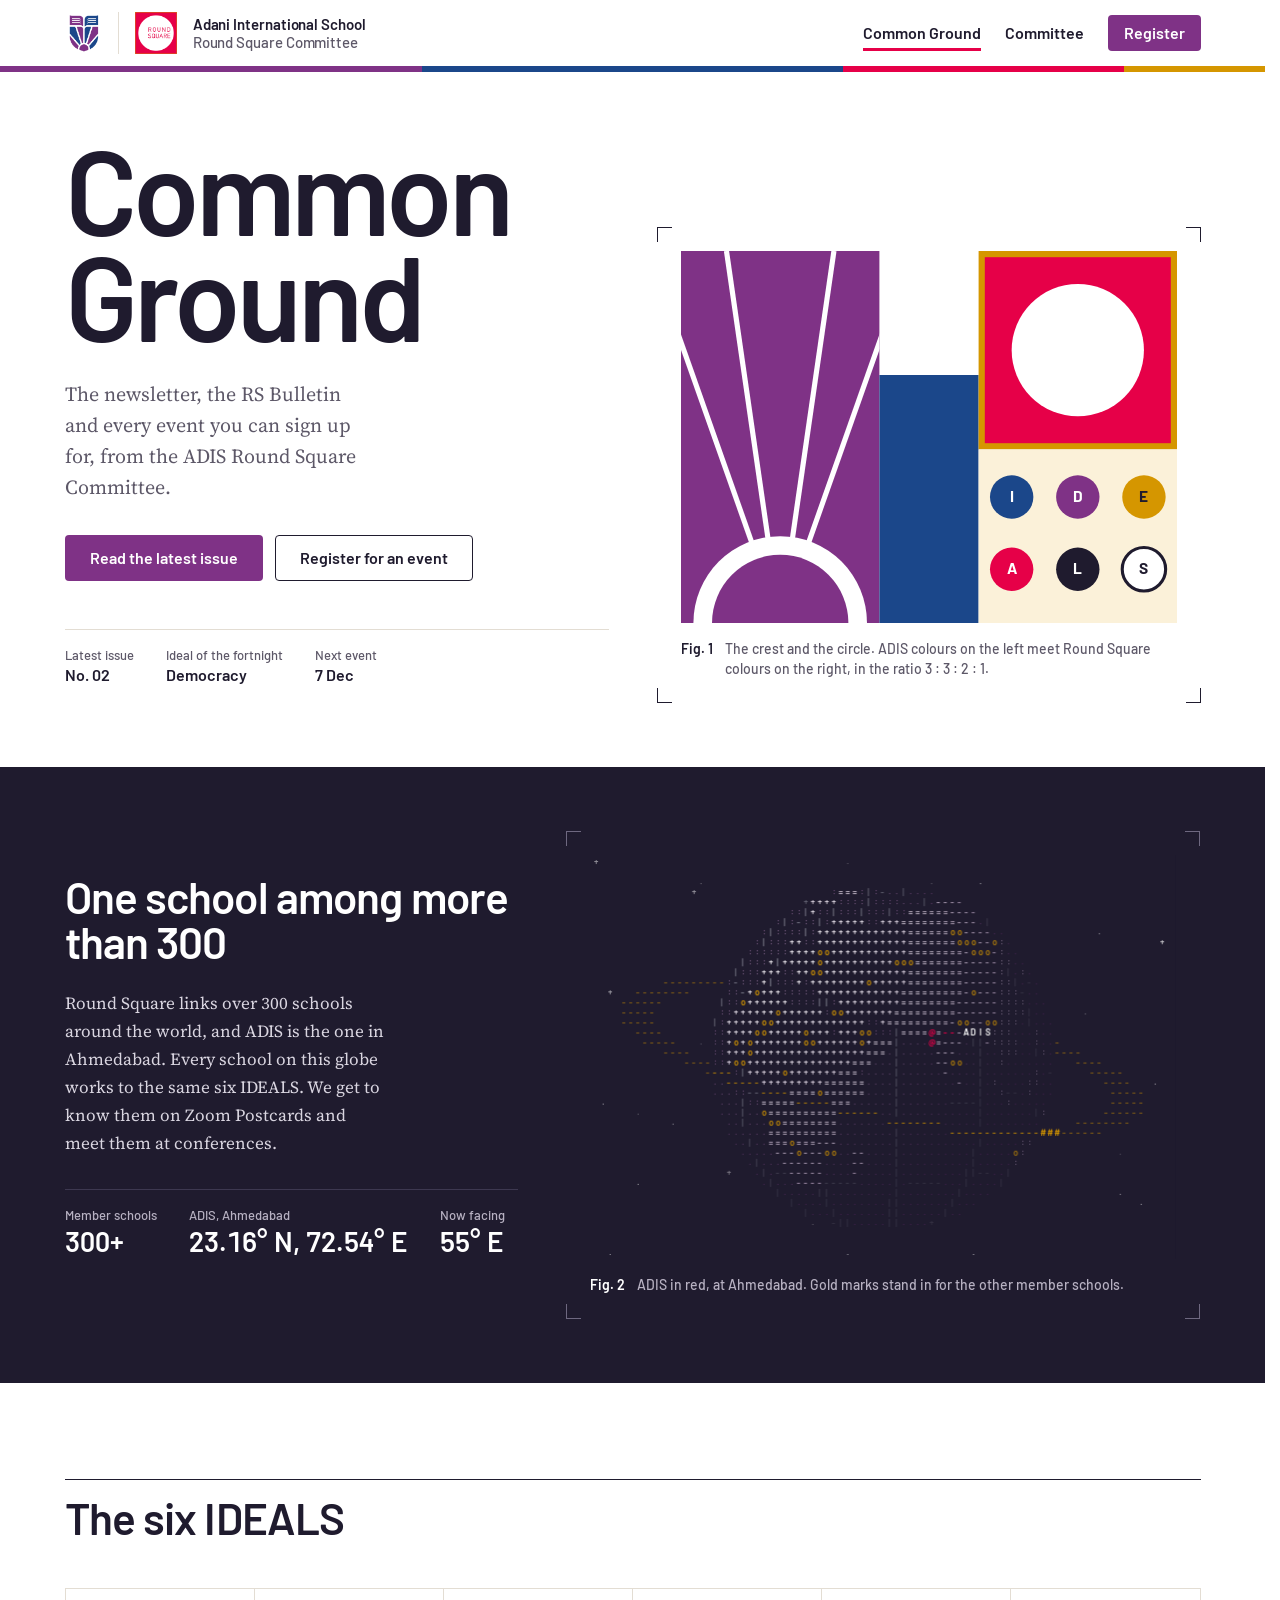
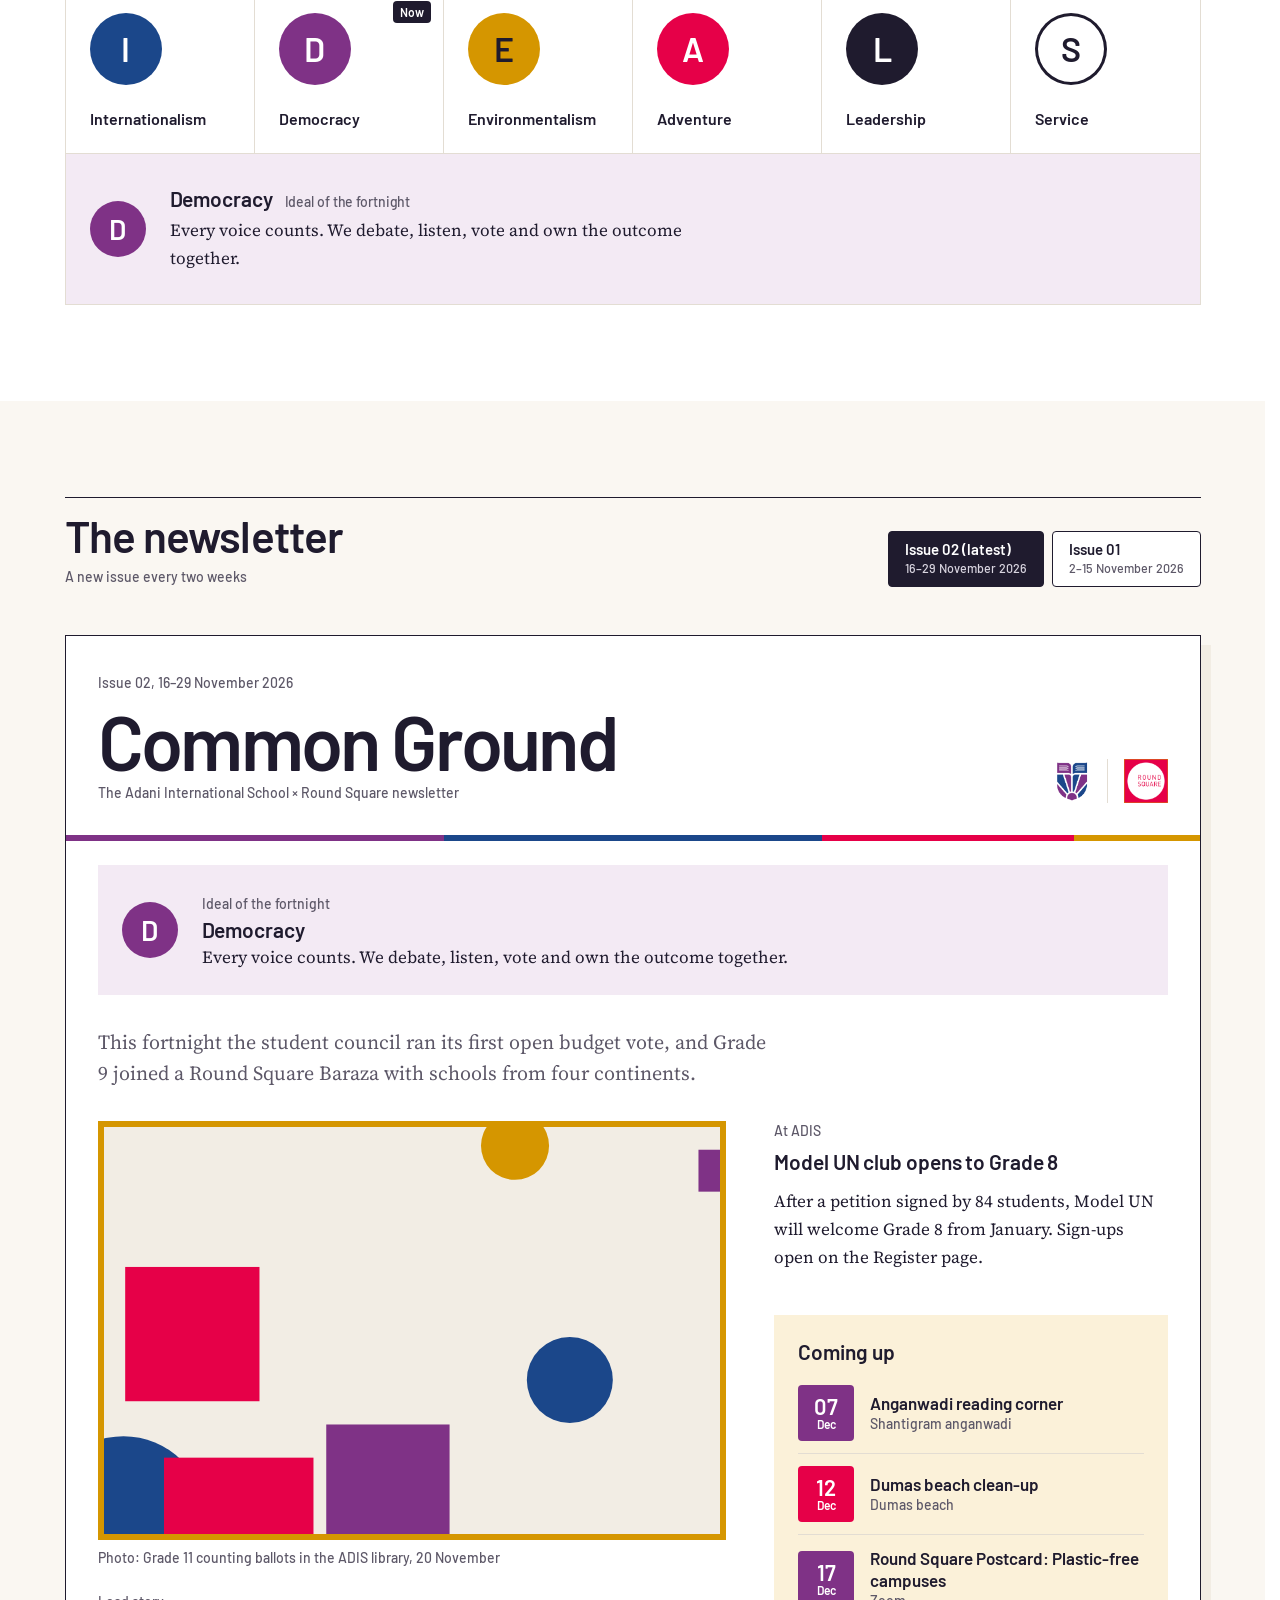
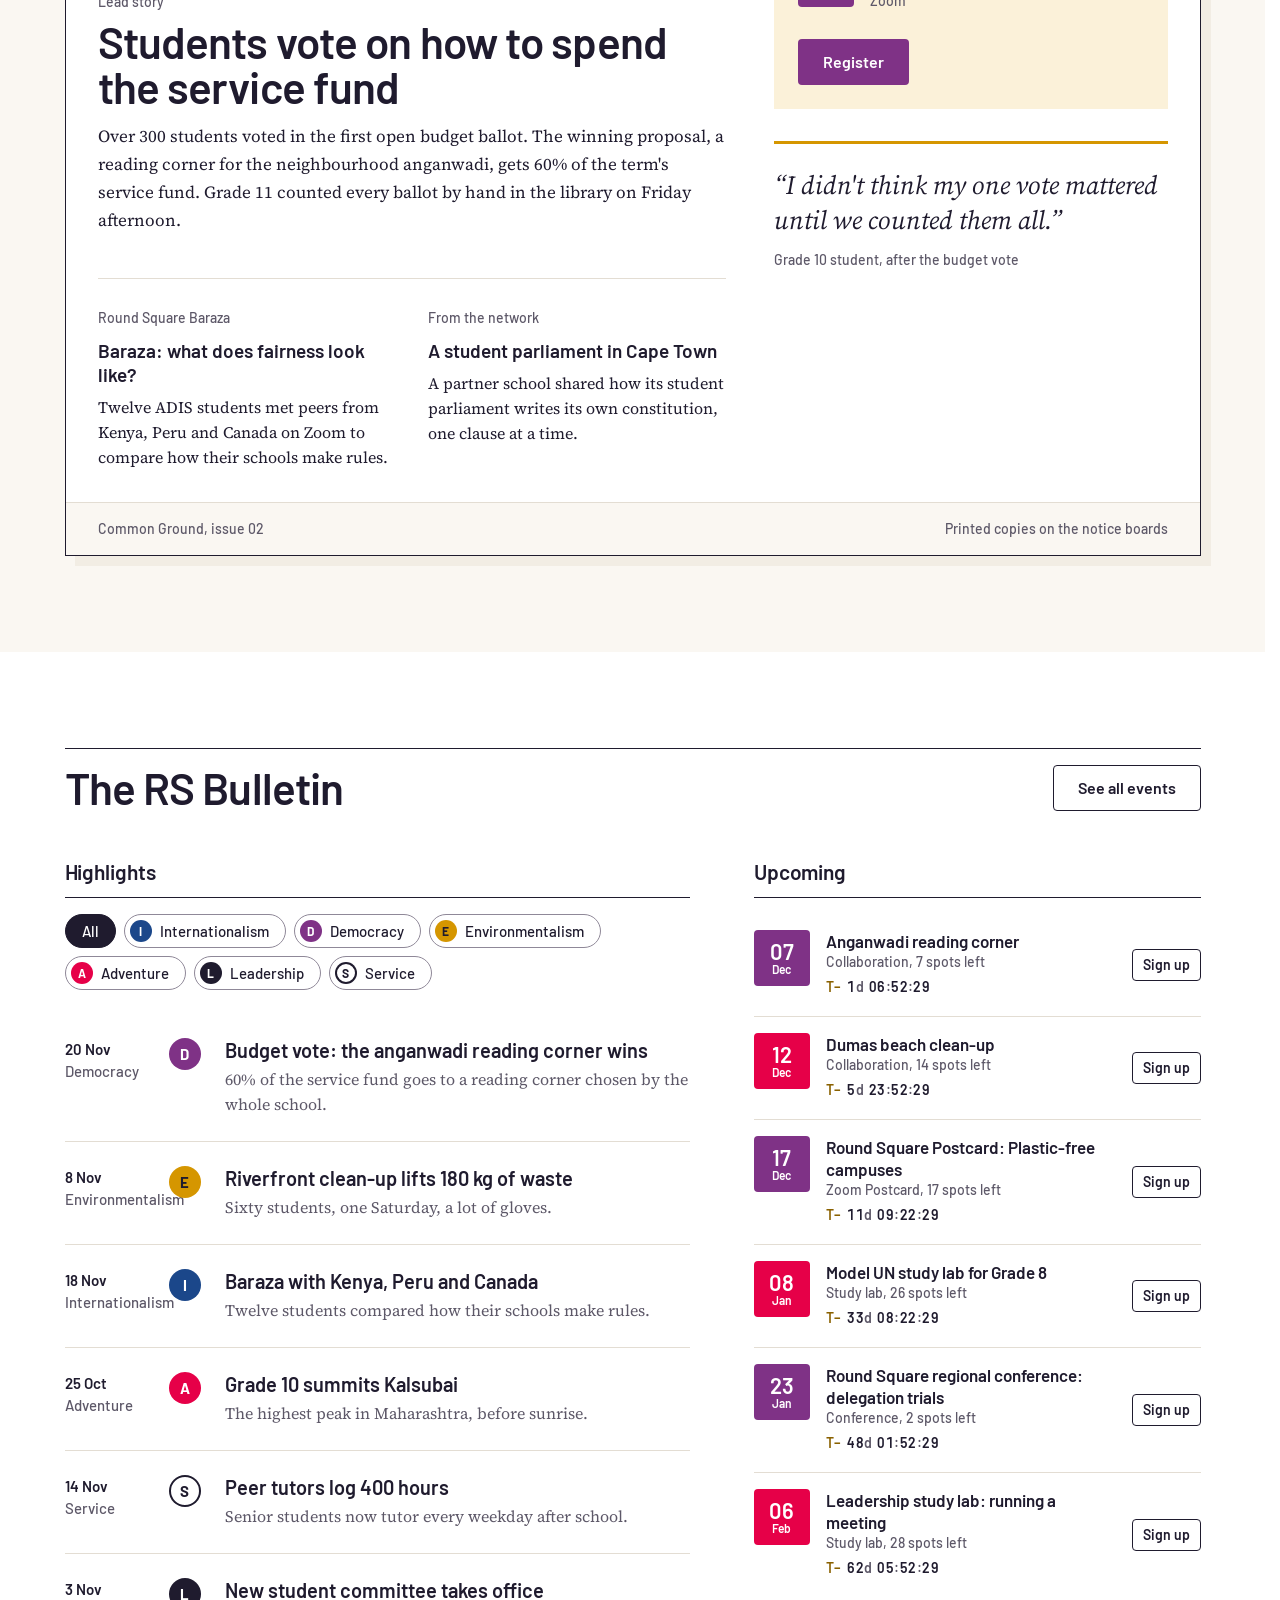
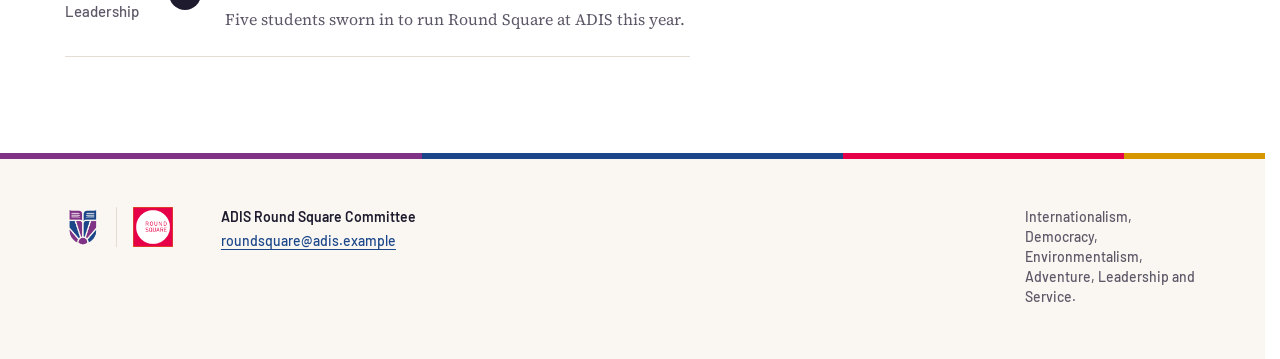
==== index.html @ 56cc6bd5 "Register: 3-2-1 countdown without lift-off, meeting code, suitability question; globe: real continen" ====
<!doctype html>
<html lang="en">
<head>
  <meta charset="utf-8">
  <meta name="viewport" content="width=device-width, initial-scale=1">
  <title>Common Ground | ADIS Round Square</title>
  <meta name="description" content="The ADIS Round Square Committee: the Common Ground newsletter, the RS Bulletin, highlights and upcoming events.">
  <link rel="icon" href="assets/round-square-mark.png">
  <link rel="preconnect" href="https://fonts.googleapis.com">
  <link rel="preconnect" href="https://fonts.gstatic.com" crossorigin>
  <link href="https://fonts.googleapis.com/css2?family=Barlow:wght@400;500;600;700&family=Source+Serif+4:ital,opsz,wght@0,8..60,400;0,8..60,600;1,8..60,400&display=swap" rel="stylesheet">
  <link rel="stylesheet" href="css/styles.css?v=9">
  <script>
    // Opening animation: once per visit, never for people who prefer reduced motion.
    try {
      if (!sessionStorage.getItem("rs-intro-seen") && !matchMedia("(prefers-reduced-motion: reduce)").matches) {
        document.documentElement.classList.add("intro");
        sessionStorage.setItem("rs-intro-seen", "1");
      }
    } catch (e) {}
  </script>
</head>
<body data-page="home">
  <div class="intro-overlay" aria-hidden="true">
    <div class="intro-cols"><span class="b-purple"></span><span class="b-blue"></span><span class="b-red"></span><span class="b-gold"></span></div>
    <div class="intro-badge">
      <img src="assets/adis-crest.png" alt=""><span class="divider"></span><img src="assets/round-square-mark.png" alt="">
    </div>
  </div>

  <header id="site-header"></header>

  <main>
    <!-- Hero -->
    <section class="hero" aria-labelledby="hero-title">
      <div class="wrap">
        <div class="hero-copy">
          <h1 id="hero-title" class="display">Common<br>Ground</h1>
          <p class="lead">The newsletter, the RS Bulletin and every event you can sign up for, from the ADIS Round Square Committee.</p>
          <div class="hero-actions">
            <a class="btn primary" href="#newsletter">Read the latest issue</a>
            <a class="btn secondary" href="register.html">Register for an event</a>
          </div>
          <dl class="hero-meta" id="hero-meta"></dl>
        </div>
        <figure class="plate hero-art">
          <span class="crop" aria-hidden="true"></span>
          <svg id="hero-svg" viewBox="0 0 480 360" role="img" aria-label="The ADIS rising sun meets the Round Square circle">
            <!-- ADIS: purple slab with the crest's rays and rising sun -->
            <rect class="shape" x="0" y="0" width="192" height="360" fill="#7f3286"/>
            <clipPath id="slab-clip"><rect class="shape" x="0" y="0" width="192" height="360"/></clipPath>
            <g clip-path="url(#slab-clip)"><g id="rays">
              <line class="ray" x1="96" y1="360" x2="-10" y2="60"/>
              <line class="ray" x1="96" y1="360" x2="44" y2="0"/>
              <line class="ray" x1="96" y1="360" x2="148" y2="0"/>
              <line class="ray" x1="96" y1="360" x2="202" y2="60"/>
            </g></g>
            <g class="sun" id="sun" tabindex="0" role="button" aria-label="The rising sun">
              <circle cx="96" cy="360" r="84" fill="#ffffff"/>
              <circle id="sun-core" cx="96" cy="360" r="66" fill="#7f3286"/>
            </g>
            <!-- ADIS blue -->
            <rect class="shape" x="192" y="120" width="96" height="240" fill="#1b478a"/>
            <!-- Round Square: red square in a gold frame, with its circle -->
            <rect class="shape" x="288" y="0" width="192" height="192" fill="#d59600"/>
            <rect class="shape inner" x="294" y="6" width="180" height="180" fill="#e60048"/>
            <clipPath id="sq-clip"><rect class="shape inner" x="294" y="6" width="180" height="180"/></clipPath>
            <g clip-path="url(#sq-clip)">
              <circle class="rs-ball" id="rs-ball" cx="384" cy="96" r="64" fill="#ffffff" tabindex="0" role="button" aria-label="The Round Square circle"/>
            </g>
            <!-- Gold tint relief with the six IDEALS -->
            <rect class="shape" x="288" y="192" width="192" height="168" fill="#fbf1d9"/>
            <g id="mini-ideals" font-family="Barlow, Arial, sans-serif" font-weight="700" font-size="15" text-anchor="middle"></g>
          </svg>
          <figcaption><b>Fig. 1</b>The crest and the circle. ADIS colours on the left meet Round Square colours on the right, in the ratio 3 : 3 : 2 : 1.</figcaption>
        </figure>
      </div>
      <div class="motto" aria-live="polite">Plus est en vous<small>There is more in you. Kurt Hahn</small></div>
    </section>

    <!-- Orbit -->
    <section class="orbit" aria-labelledby="orbit-title">
      <div class="wrap">
        <div>
          <h2 id="orbit-title" class="headline">One school among more than 300</h2>
          <p>Round Square links over 300 schools around the world, and ADIS is the one in Ahmedabad. Every school on this globe works to the same six IDEALS. We get to know them on Zoom Postcards and meet them at conferences.</p>
          <dl class="orbit-stats">
            <div><dt>Member schools</dt><dd>300+</dd></div>
            <div><dt>ADIS, Ahmedabad</dt><dd>23.16° N, 72.54° E</dd></div>
            <div><dt>Now facing</dt><dd id="facing">73° E</dd></div>
          </dl>
        </div>
        <figure class="plate">
          <span class="crop" aria-hidden="true"></span>
          <canvas id="orbit-canvas" class="ascii" role="img" aria-label="A turning globe drawn in text characters, with ADIS marked in red at Ahmedabad, India, and other Round Square schools in gold"></canvas>
          <figcaption><b>Fig. 2</b>ADIS in red, at Ahmedabad. Gold marks stand in for the other member schools.</figcaption>
        </figure>
      </div>
    </section>

    <!-- IDEALS -->
    <section class="block" aria-labelledby="ideals-title">
      <div class="wrap">
        <div class="section-head">
          <h2 id="ideals-title" class="headline">The six IDEALS</h2>
        </div>
        <div class="ideals" id="ideals"></div>
        <div class="ideal-detail" id="ideal-detail" aria-live="polite"></div>
      </div>
    </section>

    <!-- Newsletter -->
    <section class="block tint" id="newsletter" aria-labelledby="nl-title">
      <div class="wrap">
        <div class="section-head">
          <div>
            <h2 id="nl-title" class="headline">The newsletter</h2>
            <p class="label" style="margin-top:8px">A new issue every two weeks</p>
          </div>
          <div class="issue-tabs" role="tablist" aria-label="Issues" id="issue-tabs"></div>
        </div>
        <div class="paper-stage"><article class="paper" id="paper" role="tabpanel" aria-live="polite"></article></div>
      </div>
    </section>

    <!-- RS Bulletin -->
    <section class="block" id="bulletin" aria-labelledby="bl-title">
      <div class="wrap">
        <div class="section-head">
          <h2 id="bl-title" class="headline">The RS Bulletin</h2>
          <a class="btn secondary" href="register.html">See all events</a>
        </div>
        <div class="bulletin-grid">
          <div>
            <div class="col-head"><h3 class="title">Highlights</h3></div>
            <div class="chips filter-row" id="hl-filters" role="group" aria-label="Filter highlights by IDEAL"></div>
            <ol class="index" id="highlights"></ol>
          </div>
          <div>
            <div class="col-head"><h3 class="title">Upcoming</h3></div>
            <ul class="events upcoming" id="upcoming"></ul>
          </div>
        </div>
      </div>
    </section>
  </main>

  <footer id="site-footer"></footer>

  <script src="js/data.js?v=9"></script>
  <script src="js/main.js?v=9"></script>
  <script src="js/ascii.js?v=9"></script>
  <script src="js/home.js?v=9"></script>
</body>
</html>
---- css/styles.css ----
/* ADIS × Round Square — site styles.
   Colours: the ADIS × Round Square design system. Layout: after the 1976 NASA Graphics Standards Manual —
   white pages, flush-left type, thin rules, numbered figure plates, specs and captions. */
:root {
  --paper: #faf7f2;
  --surface: #ffffff;
  --surface-sunk: #f2ede4;
  --line: #e3ddd3;
  --line-strong: #8f8898;
  --ink: #1f1b2e;
  --ink-muted: #5d5868;
  --adis-purple: #7f3286;
  --adis-purple-tint: #f3eaf4;
  --adis-blue: #1b478a;
  --adis-blue-tint: #e8eef7;
  --rs-red: #e60048;
  --rs-red-text: #c8003f;
  --rs-red-tint: #fde8ee;
  --rs-gold: #d59600;
  --rs-gold-text: #8a6100;
  --rs-gold-tint: #fbf1d9;
  --on-brand: #ffffff;
  --link: var(--adis-blue);
  --focus: var(--adis-blue);

  --font-sans: Barlow, "Helvetica Neue", Helvetica, Arial, sans-serif;
  --font-serif: "Source Serif 4", Georgia, "Times New Roman", serif;

  --space-1: 4px; --space-2: 8px; --space-3: 12px; --space-4: 16px;
  --space-6: 24px; --space-8: 32px; --space-12: 48px; --space-16: 64px; --space-24: 96px;
  --radius-none: 0px; --radius-sm: 4px; --radius-full: 9999px;
  --rule: 1px solid var(--ink);
  --hair: 1px solid var(--line);
  --width-read: 680px; --width-page: 1200px;
  --ease-out: cubic-bezier(.2,.8,.2,1);
  --ease-bounce: cubic-bezier(.34,1.56,.64,1);
}

/* ---------- One colour per IDEAL, used everywhere that IDEAL appears ----------
   --ic fill, --ic-on text on the fill, --ic-text small text on white, --ic-tint soft ground, --ic-ring outline.
   Service is the outlined one: solid versus open, as in the NASA manual. */
[data-i="I"] { --ic: var(--adis-blue); --ic-on: var(--on-brand); --ic-text: var(--adis-blue); --ic-tint: var(--adis-blue-tint); --ic-ring: none; --ic-stroke: none; }
[data-i="D"] { --ic: var(--adis-purple); --ic-on: var(--on-brand); --ic-text: var(--adis-purple); --ic-tint: var(--adis-purple-tint); --ic-ring: none; --ic-stroke: none; }
[data-i="E"] { --ic: var(--rs-gold); --ic-on: var(--ink); --ic-text: var(--rs-gold-text); --ic-tint: var(--rs-gold-tint); --ic-ring: none; --ic-stroke: none; }
[data-i="A"] { --ic: var(--rs-red); --ic-on: var(--on-brand); --ic-text: var(--rs-red-text); --ic-tint: var(--rs-red-tint); --ic-ring: none; --ic-stroke: none; }
[data-i="L"] { --ic: var(--ink); --ic-on: var(--on-brand); --ic-text: var(--ink); --ic-tint: #ebeaee; --ic-ring: none; --ic-stroke: none; }
[data-i="S"] { --ic: var(--surface); --ic-on: var(--ink); --ic-text: var(--ink); --ic-tint: var(--surface-sunk); --ic-ring: inset 0 0 0 3px var(--ink); --ic-stroke: var(--ink); }

* { box-sizing: border-box; }
html { scroll-behavior: smooth; scrollbar-gutter: stable; }
body {
  margin: 0; background: var(--surface); color: var(--ink);
  font-family: var(--font-serif); font-size: 17px; line-height: 28px;
  -webkit-font-smoothing: antialiased; overflow-x: hidden;
}
img { max-width: 100%; display: block; }
a { color: var(--link); text-underline-offset: 3px; text-decoration-thickness: 1px; }
button { font: inherit; color: inherit; }
:focus-visible { outline: 2px solid var(--focus); outline-offset: 2px; }
.visually-hidden { position: absolute !important; width: 1px; height: 1px; overflow: hidden; clip: rect(0 0 0 0); white-space: nowrap; }

/* ---------- Type ---------- */
.display, .headline, .title, h1, h2, h3, h4 { font-family: var(--font-sans); font-weight: 600; margin: 0; }
.display { font-size: clamp(56px, 9.5vw, 120px); line-height: .88; letter-spacing: -0.035em; }
.headline { font-size: clamp(30px, 3.6vw, 44px); line-height: 1.02; letter-spacing: -0.02em; }
.title { font-size: 21px; line-height: 26px; letter-spacing: -0.005em; }
.lead { font-size: 20px; line-height: 31px; }
.quote { font-family: var(--font-serif); font-size: 26px; line-height: 35px; font-style: italic; font-weight: 400; }
.label { font-family: var(--font-sans); font-size: 14px; line-height: 20px; font-weight: 500; color: var(--ink-muted); }
.label.strong { color: var(--ink); font-weight: 600; }
.caption { font-family: var(--font-sans); font-size: 14px; line-height: 20px; font-weight: 500; color: var(--ink-muted); margin: 0; }
.muted { color: var(--ink-muted); }

/* ---------- Layout ---------- */
.wrap { width: 100%; max-width: var(--width-page); margin: 0 auto; padding: 0 var(--space-8); }
@media (max-width: 600px) { .wrap { padding: 0 var(--space-4); } }
.block { padding: var(--space-24) 0; }
.block.tint { background: var(--paper); }
@media (max-width: 700px) { .block { padding: var(--space-16) 0; } }

/* Section head: a thin full rule, the title flush left, a note in the margin column. */
.section-head { display: grid; grid-template-columns: 1fr auto; gap: var(--space-6); align-items: end; border-top: var(--rule); padding-top: var(--space-4); margin-bottom: var(--space-12); }
.section-head .label { margin: 0; }
@media (max-width: 700px) { .section-head { grid-template-columns: 1fr; } }

/* ---------- Meeting Band (purple 3, blue 3, red 2, gold 1) ---------- */
.band { display: flex; height: 6px; width: 100%; position: relative; }
.band span { display: block; }
.band .b-purple { flex: 3; background: var(--adis-purple); }
.band .b-blue { flex: 3; background: var(--adis-blue); }
.band .b-red { flex: 2; background: var(--rs-red); }
.band .b-gold { flex: 1; background: var(--rs-gold); position: relative; }
.band .b-gold[data-secret]::after {
  content: attr(data-secret); position: absolute; right: 8px; bottom: 14px; white-space: nowrap;
  font: 600 13px/18px var(--font-sans); color: var(--rs-gold-text);
  background: var(--rs-gold-tint); padding: 2px 8px; border-radius: var(--radius-sm);
  opacity: 0; transform: translateY(6px); transition: .25s; pointer-events: none;
}
.band .b-gold[data-secret]:hover::after { opacity: 1; transform: none; }

/* ---------- Header ---------- */
.site-header { position: sticky; top: 0; z-index: 50; background: rgba(255,255,255,.96); backdrop-filter: blur(6px); -webkit-backdrop-filter: blur(6px); }
.site-header .wrap { display: flex; align-items: center; justify-content: space-between; gap: var(--space-4); padding-top: var(--space-3); padding-bottom: var(--space-3); }
.lockup { display: flex; align-items: center; gap: var(--space-4); text-decoration: none; color: inherit; }
.lockup img { height: 42px; width: auto; }
.lockup .divider { width: 1px; align-self: stretch; background: var(--line); }
.lockup .rs-mark { cursor: pointer; }
.lockup .rs-mark.spin { animation: spin .8s var(--ease-bounce); }
@keyframes spin { to { transform: rotate(360deg); } }
.lockup-name { font: 600 15px/18px var(--font-sans); color: var(--ink); letter-spacing: -0.005em; }
.lockup-name span { display: block; font-weight: 500; color: var(--ink-muted); }
@media (max-width: 860px) { .site-header .lockup-name { display: none; } .lockup img { height: 36px; } }

.nav { display: flex; gap: var(--space-6); list-style: none; margin: 0; padding: 0; align-items: center; }
.nav a { position: relative; display: block; padding: var(--space-2) 0; font: 600 16px/20px var(--font-sans); color: var(--ink); text-decoration: none; }
.nav a::after { content: ""; position: absolute; left: 0; right: 0; bottom: 0; height: 3px; background: var(--rs-red); transform: scaleX(0); transform-origin: left; transition: transform .3s var(--ease-out); }
.nav a:hover::after, .nav a[aria-current="page"]::after { transform: scaleX(1); }
.nav a.cta { background: var(--adis-purple); color: var(--on-brand); padding: var(--space-2) var(--space-4); border-radius: var(--radius-sm); }
.nav a.cta::after { display: none; }
.nav a.cta:hover { background: #6a2970; }
@media (max-width: 560px) {
  .site-header .wrap { flex-wrap: wrap; justify-content: center; }
  .nav { gap: var(--space-4); }
  .nav a { font-size: 15px; }
}

/* ---------- Buttons ---------- */
.btn {
  display: inline-flex; align-items: center; gap: var(--space-2); border: 1px solid transparent; border-radius: var(--radius-sm);
  padding: var(--space-3) var(--space-6); font: 600 16px/20px var(--font-sans);
  text-decoration: none; cursor: pointer; transition: background .2s, color .2s, border-color .2s;
}
.btn:active { transform: translateY(1px); }
.btn.primary { background: var(--adis-purple); color: var(--on-brand); }
.btn.primary:hover { background: #6a2970; }
.btn.rs { background: var(--rs-red); color: var(--on-brand); }
.btn.rs:hover { background: var(--rs-red-text); }
.btn.secondary { background: var(--surface); color: var(--ink); border-color: var(--ink); }
.btn.secondary:hover { background: var(--ink); color: var(--on-brand); }
.btn[disabled] { opacity: .5; cursor: not-allowed; }

/* ---------- Chips (filters) ---------- */
.chips { display: flex; flex-wrap: wrap; gap: var(--space-2); }
.chip {
  display: inline-flex; align-items: center; gap: var(--space-2); border: 1px solid var(--line-strong); border-radius: var(--radius-full);
  padding: 5px var(--space-4) 5px 5px; background: var(--surface); cursor: pointer;
  font: 500 15px/20px var(--font-sans); color: var(--ink); transition: background .2s, color .2s, border-color .2s;
}
.chip.plain { padding: 5px var(--space-4); }
.chip:hover { border-color: var(--ink); }
.chip[aria-pressed="true"] { background: var(--ink); color: var(--on-brand); border-color: var(--ink); }
.marker {
  display: inline-grid; place-items: center; flex: none; width: 22px; height: 22px; border-radius: var(--radius-full);
  background: var(--ic); color: var(--ic-on); box-shadow: var(--ic-ring); font: 700 12px/1 var(--font-sans);
}
[data-i="S"].marker, [data-i="S"] > .marker { box-shadow: inset 0 0 0 2px var(--ink); }
.chip[aria-pressed="true"] .marker { outline: 2px solid var(--surface); }

/* ---------- Figure plates: crop marks, numbered captions ---------- */
.plate { position: relative; margin: 0; padding: var(--space-6); }
.plate::before, .plate::after, .plate .crop::before, .plate .crop::after {
  content: ""; position: absolute; width: 14px; height: 14px; border-color: var(--ink); border-style: solid; pointer-events: none;
}
.plate::before { top: 0; left: 0; border-width: 1px 0 0 1px; }
.plate::after { top: 0; right: 0; border-width: 1px 1px 0 0; }
.plate .crop::before { bottom: 0; left: 0; border-width: 0 0 1px 1px; }
.plate .crop::after { bottom: 0; right: 0; border-width: 0 1px 1px 0; }
.plate figcaption { display: flex; gap: var(--space-3); margin-top: var(--space-4); font: 500 14px/20px var(--font-sans); color: var(--ink-muted); }
.plate figcaption b { color: var(--ink); font-weight: 600; flex: none; }

/* ---------- Hero ---------- */
.hero .wrap { display: grid; grid-template-columns: 1fr 1fr; gap: var(--space-12); align-items: end; padding-top: var(--space-16); padding-bottom: var(--space-16); }
.hero-copy .lead { max-width: 30ch; margin: var(--space-8) 0; color: var(--ink-muted); }
.hero-actions { display: flex; gap: var(--space-3); flex-wrap: wrap; }
.hero-meta { display: grid; grid-template-columns: repeat(3, auto); gap: var(--space-1) var(--space-8); justify-content: start; margin-top: var(--space-12); padding-top: var(--space-4); border-top: var(--hair); }
.hero-meta dt { font: 500 13px/18px var(--font-sans); color: var(--ink-muted); }
.hero-meta dd { margin: 0; font: 600 16px/22px var(--font-sans); }
.hero-art svg { width: 100%; height: auto; display: block; overflow: hidden; }
.hero-art .ray { stroke: var(--surface); stroke-width: 5; transition: stroke 1.2s; }
.hero-art .sun { cursor: pointer; outline: none; }
.hero-art .rs-ball { cursor: pointer; }
.hero-art .sun:focus-visible circle:first-child, .hero-art .rs-ball:focus-visible { stroke: var(--focus); stroke-width: 4; }
@media (max-width: 900px) {
  .hero .wrap { grid-template-columns: 1fr; }
  .hero-art { max-width: 560px; }
  .hero-meta { grid-template-columns: repeat(2, auto); }
}

/* sunrise easter egg */
.hero { position: relative; transition: background 1.2s; }
body.sunrise .hero { background: linear-gradient(180deg, var(--rs-gold-tint), var(--surface) 75%); }
body.sunrise .hero-art .ray { stroke: var(--rs-gold); }
.motto {
  position: absolute; left: 50%; top: 50%; transform: translate(-50%, -50%) scale(.6); opacity: 0; pointer-events: none; z-index: 5;
  font-family: var(--font-serif); font-style: italic; font-size: clamp(36px, 7vw, 72px); line-height: 1.1; color: var(--adis-purple); white-space: nowrap; text-align: center;
  background: var(--surface); padding: var(--space-6) var(--space-8); border: var(--rule);
  transition: opacity .6s, transform .8s var(--ease-bounce);
}
.motto small { display: block; margin-top: var(--space-2); font: 500 15px/1.4 var(--font-sans); color: var(--ink-muted); font-style: normal; }
body.sunrise .motto { opacity: 1; transform: translate(-50%, -50%) scale(1); }

/* ---------- Orbit: ASCII globe ---------- */
.orbit { background: var(--ink); color: var(--on-brand); overflow: hidden; }
.orbit .wrap { display: grid; grid-template-columns: 5fr 7fr; gap: var(--space-12); align-items: center; padding-top: var(--space-16); padding-bottom: var(--space-16); }
.orbit .headline { color: var(--on-brand); }
.orbit p { color: #d9d5e0; max-width: 36ch; margin: var(--space-6) 0 0; }
.orbit .plate::before, .orbit .plate::after, .orbit .plate .crop::before, .orbit .plate .crop::after { border-color: #6e6880; }
.orbit .plate figcaption { color: #b7b1c2; }
.orbit .plate figcaption b { color: var(--on-brand); }
.orbit-stats { display: flex; flex-wrap: wrap; gap: var(--space-4) var(--space-8); margin-top: var(--space-8); padding-top: var(--space-4); border-top: 1px solid #3d3850; }
.orbit-stats dt { font: 500 13px/18px var(--font-sans); color: #b7b1c2; }
.orbit-stats dd { margin: 0; font: 600 28px/34px var(--font-sans); color: var(--on-brand); font-variant-numeric: tabular-nums; }
.ascii { display: block; width: 100%; touch-action: pan-y; }
#orbit-canvas { aspect-ratio: 16 / 11; cursor: grab; }
#orbit-canvas.dragging { cursor: grabbing; }
@media (max-width: 900px) { .orbit .wrap { grid-template-columns: 1fr; } }

/* ---------- IDEALS ---------- */
.ideals { display: grid; grid-template-columns: repeat(6, minmax(0, 1fr)); border-top: var(--hair); border-left: var(--hair); }
.ideal {
  position: relative; display: flex; flex-direction: column; align-items: flex-start; gap: var(--space-6); text-align: left;
  background: var(--surface); border: 0; border-right: var(--hair); border-bottom: var(--hair); padding: var(--space-6); cursor: pointer;
  transition: background .25s;
}
.ideal:hover { background: var(--ic-tint); }
.ideal[aria-pressed="true"] { background: var(--ic-tint); }
.ideal .ring {
  width: 72px; height: 72px; border-radius: var(--radius-full); background: var(--ic); color: var(--ic-on); box-shadow: var(--ic-ring);
  display: grid; place-items: center; font: 600 34px/1 var(--font-sans);
  transition: border-radius .45s var(--ease-bounce), transform .45s var(--ease-bounce);
}
.ideal:hover .ring, .ideal[aria-pressed="true"] .ring { border-radius: var(--radius-sm); transform: rotate(-8deg); }
.ideal .name { font: 600 16px/20px var(--font-sans); }
.ideal .focus-badge { position: absolute; top: var(--space-3); right: var(--space-3); background: var(--ink); color: var(--on-brand); font: 600 12px/1 var(--font-sans); padding: 5px 7px; border-radius: var(--radius-sm); }
.ideal-detail { display: grid; grid-template-columns: auto 1fr; gap: var(--space-6); align-items: center; padding: var(--space-8) var(--space-6); background: var(--ic-tint); border: var(--hair); border-top: 0; }
.ideal-detail.bump .focus-dot { animation: twist .7s var(--ease-bounce); }
@keyframes twist { 50% { transform: rotate(-90deg); border-radius: var(--radius-sm); } }
.ideal-detail p { margin: 0; max-width: 60ch; }
.ideal-detail .title { margin-bottom: var(--space-1); }
@media (max-width: 900px) { .ideals { grid-template-columns: repeat(3, minmax(0, 1fr)); } }
@media (max-width: 480px) {
  .ideal { padding: var(--space-4); gap: var(--space-4); }
  .ideal .ring { width: 52px; height: 52px; font-size: 26px; }
  .ideal .name { font-size: 13px; overflow-wrap: anywhere; }
}
.focus-dot { flex: none; width: 56px; height: 56px; border-radius: var(--radius-full); background: var(--ic); color: var(--ic-on); box-shadow: var(--ic-ring); display: grid; place-items: center; font: 600 28px/1 var(--font-sans); }

/* ---------- Newsletter reader ---------- */
.issue-tabs { display: flex; gap: var(--space-2); flex-wrap: wrap; }
.issue-tab { border: 1px solid var(--ink); background: var(--surface); border-radius: var(--radius-sm); padding: var(--space-2) var(--space-4); cursor: pointer; font: 600 15px/19px var(--font-sans); text-align: left; }
.issue-tab small { display: block; font-weight: 500; color: var(--ink-muted); }
.issue-tab[aria-selected="true"] { background: var(--ink); color: var(--on-brand); }
.issue-tab[aria-selected="true"] small { color: #d8d4df; }

.paper-stage { perspective: 2000px; }
.paper { background: var(--surface); border: var(--rule); transform-origin: left center; transition: transform .45s cubic-bezier(.6,.05,.3,1), opacity .45s; box-shadow: 10px 10px 0 var(--surface-sunk); }
.paper.turning { transform: rotateY(-70deg); opacity: 0; }
.paper.arriving { transform: rotateY(20deg); opacity: 0; transition: none; }
.paper-mast { padding: var(--space-8); display: flex; justify-content: space-between; align-items: end; gap: var(--space-6); flex-wrap: wrap; }
.paper-mast .display { font-size: clamp(44px, 6.5vw, 76px); margin-top: var(--space-3); }
.paper-mast .lockup img { height: 44px; }
.paper .intro { margin: var(--space-8) var(--space-8) 0; color: var(--ink-muted); max-width: var(--width-read); }
.paper .focus { display: flex; gap: var(--space-6); align-items: center; background: var(--ic-tint); padding: var(--space-6); margin: var(--space-6) var(--space-8) 0; }
.paper .focus p { margin: 0; }
.paper-body { padding: var(--space-8); display: grid; grid-template-columns: 1.6fr 1fr; gap: var(--space-12); }
.paper-body .col { display: flex; flex-direction: column; gap: var(--space-8); min-width: 0; }
.photo { aspect-ratio: 3 / 2; background: var(--surface-sunk); position: relative; overflow: hidden; border: 6px solid var(--rs-gold); }
.photo svg { width: 100%; height: 100%; display: block; }
.story .label { display: block; margin-bottom: var(--space-2); }
.story h3 { margin: 0 0 var(--space-3); }
.story p { margin: 0 0 var(--space-3); }
.net-pair { display: grid; grid-template-columns: 1fr 1fr; gap: var(--space-8); padding-top: var(--space-6); border-top: var(--hair); }
.net-pair h4 { font-size: 19px; line-height: 24px; margin: var(--space-2) 0; }
.net-pair p { margin: 0; font-size: 16px; line-height: 25px; }
.coming-up { background: var(--rs-gold-tint); padding: var(--space-6); }
.coming-up h3 { margin-bottom: var(--space-2); }
.pull { margin: 0; padding-top: var(--space-6); border-top: 3px solid var(--rs-gold); }
.pull blockquote { margin: 0 0 var(--space-3); }
.paper-foot { display: flex; justify-content: space-between; align-items: center; gap: var(--space-4); flex-wrap: wrap; padding: var(--space-4) var(--space-8); background: var(--paper); border-top: var(--hair); }
@media (max-width: 860px) {
  .paper-body { grid-template-columns: 1fr; padding: var(--space-6); }
  .paper-mast, .paper-foot { padding-left: var(--space-6); padding-right: var(--space-6); }
  .paper .focus, .paper .intro { margin-left: var(--space-6); margin-right: var(--space-6); }
  .paper { box-shadow: 6px 6px 0 var(--surface-sunk); }
}
@media (max-width: 560px) {
  .net-pair { grid-template-columns: 1fr; }
  .paper .focus { flex-direction: column; align-items: start; }
  .paper-mast, .paper-foot, .paper-body { padding-left: var(--space-4); padding-right: var(--space-4); }
  .paper .focus, .paper .intro { margin-left: var(--space-4); margin-right: var(--space-4); }
}

/* ---------- Date block ---------- */
.date-block { flex: none; width: 56px; height: 56px; background: var(--adis-purple); color: var(--on-brand); display: grid; place-content: center; text-align: center; border-radius: var(--radius-sm); }
.date-block.rs { background: var(--rs-red); }
.date-block strong { font: 600 22px/22px var(--font-sans); }
.date-block span { font: 600 12px/14px var(--font-sans); }
.events { list-style: none; margin: 0; padding: 0; }
.events li { display: flex; gap: var(--space-4); align-items: center; padding: var(--space-3) 0; border-bottom: var(--hair); }
.events li:last-child { border-bottom: 0; }
.events h4 { font-size: 17px; line-height: 22px; }
.events p { margin: 0; }

/* ---------- Bulletin ---------- */
.bulletin-grid { display: grid; grid-template-columns: 7fr 5fr; gap: var(--space-16); }
@media (max-width: 960px) { .bulletin-grid { grid-template-columns: 1fr; gap: var(--space-12); } }
.col-head { display: flex; justify-content: space-between; align-items: baseline; gap: var(--space-4); padding-bottom: var(--space-3); border-bottom: var(--rule); margin-bottom: var(--space-4); }
.filter-row { margin-bottom: var(--space-6); }

/* Highlights as an index: date, IDEAL marker, entry. */
.index { list-style: none; margin: 0; padding: 0; }
.index li { display: grid; grid-template-columns: 88px 40px 1fr; gap: var(--space-4); padding: var(--space-6) 0; border-bottom: var(--hair); align-items: start; }
.index li.in { animation: rowIn .45s var(--ease-out) both; }
@keyframes rowIn { from { opacity: 0; transform: translateX(-12px); } }
.index .when { font: 600 15px/22px var(--font-sans); }
.index .when span { display: block; font-weight: 500; color: var(--ink-muted); }
.index .marker { width: 32px; height: 32px; font-size: 15px; transition: border-radius .4s var(--ease-bounce), transform .4s var(--ease-bounce); }
.index li:hover .marker { border-radius: var(--radius-sm); transform: rotate(-8deg); }
.index h3 { font-size: 20px; line-height: 25px; margin-bottom: var(--space-1); }
.index p { margin: 0; font-size: 16px; line-height: 25px; color: var(--ink-muted); }
.index .empty { display: block; }
@media (max-width: 480px) { .index li { grid-template-columns: 1fr 32px; } .index .when { grid-column: 1 / -1; } .index .entry { grid-column: 1; grid-row: 2; } .index .marker { grid-column: 2; grid-row: 2; } }

/* Upcoming with mission countdowns */
.upcoming li { align-items: flex-start; padding: var(--space-4) 0; }
.upcoming .info { min-width: 0; flex: 1; }
.upcoming .go { flex: none; align-self: center; font: 600 14px/18px var(--font-sans); color: var(--ink); text-decoration: none; padding: 6px 10px; border: 1px solid var(--ink); border-radius: var(--radius-sm); transition: background .2s, color .2s; }
.upcoming .go:hover { background: var(--ink); color: var(--on-brand); }
.tminus { display: inline-flex; align-items: baseline; gap: 6px; margin-top: var(--space-2); font: 600 14px/18px var(--font-sans); color: var(--rs-gold-text); font-variant-numeric: tabular-nums; }
.tminus .digits { display: inline-flex; perspective: 200px; }
.tminus .digits b { display: inline-block; min-width: .62em; text-align: center; font-weight: 600; color: var(--ink); }
.tminus .digits b.sep { min-width: .35em; color: var(--ink-muted); }
.tminus .digits b.flip { animation: flip .35s var(--ease-out); }
@keyframes flip { from { transform: rotateX(-90deg); color: var(--rs-red); } }

/* ---------- Footer ---------- */
.site-footer { background: var(--paper); color: var(--ink-muted); }
.site-footer .wrap { padding-top: var(--space-12); padding-bottom: var(--space-12); display: grid; grid-template-columns: auto 1fr auto; gap: var(--space-12); align-items: start; }
.site-footer .lockup img { height: 40px; }
.site-footer p { margin: 0 0 var(--space-1); }
.egg-counter { font: 600 14px/20px var(--font-sans); color: var(--rs-gold-text); }
.egg-counter[hidden] { display: none; }
@media (max-width: 760px) { .site-footer .wrap { grid-template-columns: 1fr; gap: var(--space-6); } }

/* ---------- Page intro (committee, register) ---------- */
.page-intro .wrap { display: grid; grid-template-columns: 1fr 380px; gap: var(--space-12); align-items: end; padding-top: var(--space-16); padding-bottom: var(--space-12); }
.page-intro .lead { color: var(--ink-muted); max-width: 40ch; margin: var(--space-6) 0 0; }
.page-intro .plate { padding: var(--space-4); }
.page-intro canvas { aspect-ratio: 1; }
@media (max-width: 860px) { .page-intro .wrap { grid-template-columns: 1fr; } .page-intro .plate { max-width: 320px; } }

/* ---------- Committee roster ---------- */
.toolbar { display: flex; gap: var(--space-4); flex-wrap: wrap; align-items: center; margin-bottom: var(--space-12); }
.search { position: relative; flex: 1 1 260px; max-width: 360px; }
.search input { width: 100%; padding: var(--space-3) var(--space-4) var(--space-3) 40px; border: 1px solid var(--ink); border-radius: var(--radius-sm); background: var(--surface); font: 500 16px/20px var(--font-sans); color: var(--ink); }
.search svg { position: absolute; left: 12px; top: 50%; transform: translateY(-50%); color: var(--ink-muted); }
.group-block + .group-block { margin-top: var(--space-16); }
.roster { list-style: none; margin: 0; padding: 0; }
.roster li { display: grid; grid-template-columns: 64px minmax(0, 1.3fr) minmax(0, .8fr) minmax(0, 1.6fr); gap: var(--space-6); align-items: center; padding: var(--space-4) 0; border-bottom: var(--hair); }
.roster li.in { animation: rowIn .45s var(--ease-out) both; }
.avatar {
  width: 56px; height: 56px; border-radius: var(--radius-full); background: var(--ic); color: var(--ic-on); box-shadow: var(--ic-ring);
  display: grid; place-items: center; font: 600 20px/1 var(--font-sans); transition: border-radius .45s var(--ease-bounce), transform .45s var(--ease-bounce);
}
.roster li:hover .avatar { border-radius: var(--radius-sm); transform: rotate(-8deg); }
.roster .who strong { display: block; font: 600 19px/24px var(--font-sans); }
.roster .who span, .roster .grade { font: 500 15px/20px var(--font-sans); color: var(--ink-muted); }
.roster .grade b { display: block; color: var(--ink); font-weight: 500; }
.contact { display: flex; flex-direction: column; gap: 2px; min-width: 0; }
.contact-row { display: flex; align-items: center; gap: var(--space-2); min-width: 0; }
.contact-row a { font: 500 15px/22px var(--font-sans); overflow-wrap: anywhere; min-width: 0; }
.copy-btn { flex: none; border: 1px solid var(--line-strong); background: var(--surface); color: var(--ink); border-radius: var(--radius-sm); padding: 1px 8px; font: 600 12px/18px var(--font-sans); cursor: pointer; transition: background .2s, color .2s; }
.copy-btn:hover { background: var(--ink); color: var(--on-brand); border-color: var(--ink); }
.copy-btn.done { background: var(--rs-gold); border-color: var(--rs-gold); color: var(--ink); }
.roster li.honorary { background: var(--rs-gold-tint); }
.roster li.honorary .who strong::after { content: " (honorary)"; font-weight: 500; color: var(--rs-gold-text); }
.roster li.pop-in { animation: bigPop .8s var(--ease-bounce) both; }
@keyframes bigPop { from { transform: scale(.6); opacity: 0; } }
@media (max-width: 760px) {
  .roster li { grid-template-columns: 56px 1fr; gap: var(--space-2) var(--space-4); align-items: start; }
  .roster .grade, .roster .contact { grid-column: 2; }
}
.empty { padding: var(--space-8); color: var(--ink-muted); border: 1px dashed var(--line-strong); font-family: var(--font-sans); }
.contact-strip { margin-top: var(--space-16); display: flex; gap: var(--space-6); align-items: center; justify-content: space-between; flex-wrap: wrap; padding: var(--space-8) 0 0; border-top: var(--rule); }
.contact-strip p { margin: 0; }

/* ---------- Register ---------- */
.steps { scroll-margin-top: 110px; display: flex; gap: var(--space-2); list-style: none; padding: 0; margin: 0 0 var(--space-12); flex-wrap: wrap; font-family: var(--font-sans); }
.steps li { display: flex; align-items: center; gap: var(--space-2); font: 600 15px/20px var(--font-sans); color: var(--ink-muted); }
.steps li + li::before { content: ""; width: 28px; height: 1px; background: var(--line-strong); margin-right: var(--space-2); }
.steps .n { width: 30px; height: 30px; display: grid; place-items: center; border: 1px solid var(--line-strong); border-radius: var(--radius-sm); background: var(--surface); transition: .4s var(--ease-bounce); }
.steps li.active { color: var(--ink); }
.steps li.active .n { background: var(--adis-purple); border-color: var(--adis-purple); color: var(--on-brand); border-radius: var(--radius-full); }
.steps li.done .n { background: var(--ink); border-color: var(--ink); color: var(--on-brand); }

.reg-layout { display: grid; grid-template-columns: minmax(0, 1fr) 320px; gap: var(--space-12); align-items: start; }
@media (max-width: 960px) { .reg-layout { grid-template-columns: 1fr; } }
.panel[hidden] { display: none; }
.panel { animation: slideIn .4s var(--ease-out); }
@keyframes slideIn { from { opacity: 0; transform: translateX(20px); } }
.panel > h2 { margin-bottom: var(--space-2); }
.panel > .muted { margin: 0 0 var(--space-6); font-family: var(--font-sans); }
#type-filter { margin-top: var(--space-6); }

/* Event picks as rows. The radio marker is a square that goes round when chosen. */
.event-picks { margin-top: var(--space-6); border-top: var(--rule); }
.pick input { position: absolute; opacity: 0; pointer-events: none; }
.pick label { display: grid; grid-template-columns: 28px 56px minmax(0, 1fr) 150px; gap: var(--space-4); align-items: start; padding: var(--space-6) var(--space-3); border-bottom: var(--hair); cursor: pointer; transition: background .2s; }
.pick label:hover { background: var(--paper); }
.pick input:focus-visible + label { outline: 2px solid var(--focus); outline-offset: -2px; }
.pick input:checked + label { background: var(--adis-purple-tint); }
.pick .radio { width: 22px; height: 22px; margin-top: 4px; border: 2px solid var(--ink); border-radius: 2px; display: grid; place-items: center; transition: border-radius .45s var(--ease-bounce), background .2s, transform .45s var(--ease-bounce); }
.pick input:checked + label .radio { border-radius: var(--radius-full); background: var(--adis-purple); border-color: var(--adis-purple); transform: rotate(180deg); }
.pick input:checked + label .radio::after { content: ""; width: 8px; height: 8px; border-radius: 50%; background: var(--surface); }
.pick input:disabled + label { opacity: .55; cursor: not-allowed; }
.pick h3 { font-size: 20px; line-height: 25px; margin: var(--space-1) 0; }
.pick p { margin: 0 0 var(--space-1); font-size: 16px; line-height: 24px; }
.pick .meta { font: 500 14px/20px var(--font-sans); color: var(--ink-muted); }
.pick .avail { font: 500 14px/20px var(--font-sans); color: var(--ink-muted); text-align: right; }
.pick .avail strong { display: block; font: 600 22px/26px var(--font-sans); color: var(--ink); }
.meter { height: 4px; background: var(--surface-sunk); overflow: hidden; margin-top: var(--space-2); }
.meter i { display: block; height: 100%; background: var(--adis-blue); }
.meter.low i { background: var(--rs-red); }
@media (max-width: 640px) {
  .pick label { grid-template-columns: 24px 48px 1fr; padding-left: 0; padding-right: 0; }
  .pick .avail { grid-column: 3; text-align: left; }
  .pick .date-block { width: 48px; height: 48px; }
}
.type-tag { display: inline-block; font: 600 13px/1 var(--font-sans); padding: 4px 7px; border-radius: var(--radius-sm); background: var(--adis-blue-tint); color: var(--adis-blue); }
.type-tag.t-postcard { background: var(--rs-red-tint); color: var(--rs-red-text); }
.type-tag.t-collab { background: var(--adis-purple-tint); color: var(--adis-purple); }
.type-tag.t-conference { background: var(--rs-gold-tint); color: var(--rs-gold-text); }
.type-tag.mine { background: var(--ink); color: var(--on-brand); }

.form-grid { display: grid; grid-template-columns: 1fr 1fr; gap: var(--space-6); max-width: var(--width-read); }
.form-grid .full { grid-column: 1 / -1; }
@media (max-width: 600px) { .form-grid { grid-template-columns: 1fr; } }
.field label, .field .label-text { display: block; font: 600 15px/20px var(--font-sans); margin-bottom: var(--space-2); }
.field input, .field select, .field textarea {
  width: 100%; padding: var(--space-3) var(--space-4); border: 1px solid var(--ink); border-radius: var(--radius-sm); background: var(--surface);
  font: 400 17px/24px var(--font-serif); color: var(--ink); transition: box-shadow .2s;
}
.field textarea { min-height: 110px; resize: vertical; }
.field input:focus, .field select:focus, .field textarea:focus { outline: none; box-shadow: 0 0 0 3px var(--adis-blue-tint); border-color: var(--adis-blue); }
.field.invalid input, .field.invalid select { border-color: var(--rs-red-text); animation: shake .4s; }
.field .err { display: none; color: var(--rs-red-text); font: 600 14px/18px var(--font-sans); margin: var(--space-1) 0 0; }
.field.invalid .err { display: block; }
@keyframes shake { 25% { transform: translateX(-5px); } 75% { transform: translateX(5px); } }
.check-field { display: flex; gap: var(--space-3); align-items: start; font: 500 16px/22px var(--font-sans); }
.check-field input { width: 20px; height: 20px; margin-top: 1px; accent-color: var(--adis-purple); flex: none; }
.panel-actions { display: flex; gap: var(--space-3); margin-top: var(--space-8); flex-wrap: wrap; }
.panel-actions [data-next], .panel-actions [type="submit"] { margin-left: auto; }
.pick-error { display: none; margin-top: var(--space-4); color: var(--rs-red-text); font: 600 15px/20px var(--font-sans); }
.pick-error.show { display: block; }

/* Launch sequence on submit */
#submit-btn.counting { background: var(--ink); min-width: 160px; justify-content: center; animation: rumble .12s linear infinite; }
@keyframes rumble { 25% { transform: translate(1px, -1px); } 75% { transform: translate(-1px, 1px); } }

.summary { position: sticky; top: 96px; border: var(--rule); background: var(--surface); }
.summary .inner { padding: var(--space-6); }
.summary .inner + .inner { border-top: var(--hair); }
.summary h3 { margin: var(--space-2) 0 var(--space-3); }
.summary .none { margin: var(--space-2) 0 0; color: var(--ink-muted); font-size: 15px; line-height: 22px; }
.mine-list { list-style: none; margin: var(--space-3) 0 0; padding: 0; }
.mine-list li { display: flex; gap: var(--space-3); align-items: center; padding: var(--space-3) 0; border-top: var(--hair); font: 500 15px/20px var(--font-sans); }
.mine-list .date-block { width: 40px; height: 40px; }
.mine-list .date-block strong { font-size: 16px; line-height: 16px; }
.mine-list .date-block span { font-size: 10px; line-height: 12px; }
.mine-list li .x { margin-left: auto; flex: none; border: 0; background: none; cursor: pointer; color: var(--ink-muted); font: 600 13px/1 var(--font-sans); padding: 6px 8px; border-radius: var(--radius-sm); }
.mine-list li .x:hover { color: var(--rs-red-text); background: var(--rs-red-tint); }

/* Ticket: printed out of a slot */
.ticket-slot { height: 10px; background: var(--ink); border-radius: var(--radius-sm); max-width: 800px; }
.ticket-feed { overflow: hidden; max-width: 780px; margin: 0 10px; }
.ticket {
  display: grid; grid-template-columns: minmax(0, 1fr) 190px; background: var(--surface); border: var(--rule); border-top: 0;
  position: relative; animation: print 1.4s steps(14) both;
}
@keyframes print { from { transform: translateY(-100%); } }
.ticket .main { padding: var(--space-8); border-right: 2px dashed var(--line-strong); min-width: 0; }
.ticket .main h3 { margin: var(--space-2) 0 0; }
.ticket .stub { padding: var(--space-6); background: var(--adis-purple); color: var(--on-brand); display: flex; flex-direction: column; align-items: center; justify-content: center; gap: var(--space-3); text-align: center; }
.ticket .stub .code { font: 700 24px/1 var(--font-sans); letter-spacing: .08em; }
.ticket .stub .label { color: var(--rs-gold-tint); }
.ticket dl { display: grid; grid-template-columns: repeat(3, minmax(0, auto)); gap: var(--space-3) var(--space-6); margin: var(--space-6) 0 0; }
.ticket dt { font: 500 13px/16px var(--font-sans); color: var(--ink-muted); }
.ticket dd { margin: 0; font: 600 16px/22px var(--font-sans); }
@media (max-width: 640px) {
  .ticket { grid-template-columns: 1fr; }
  .ticket .main { border-right: 0; border-bottom: 2px dashed var(--line-strong); padding: var(--space-6); }
  .ticket dl { grid-template-columns: 1fr 1fr; }
}
.barcode { display: flex; gap: 2px; height: 44px; align-items: stretch; }
.barcode i { display: block; background: var(--on-brand); }
.done-note { margin: var(--space-6) 0 0; max-width: var(--width-read); }

/* ---------- Opening animation: the Meeting Band drops in, the square goes round, everything folds into the band ---------- */
.intro-overlay { display: none; }
html.intro { overflow: hidden; }
html.intro .intro-overlay { display: grid; place-items: center; position: fixed; inset: 0; z-index: 300; cursor: pointer; }
.intro-cols { position: absolute; inset: 0; display: flex; transform-origin: top; animation: introFold .6s cubic-bezier(.7,0,.25,1) 1.95s forwards; }
.intro-cols span { transform: translateY(-101%); animation: introDrop .55s cubic-bezier(.2,.85,.25,1) forwards; }
.intro-cols .b-purple { flex: 3; background: var(--adis-purple); }
.intro-cols .b-blue { flex: 3; background: var(--adis-blue); animation-delay: .08s; }
.intro-cols .b-red { flex: 2; background: var(--rs-red); animation-delay: .16s; }
.intro-cols .b-gold { flex: 1; background: var(--rs-gold); animation-delay: .24s; }
.intro-badge {
  position: relative; width: 240px; height: 240px; display: flex; align-items: center; justify-content: center; gap: var(--space-4);
  background: var(--surface); border-radius: var(--radius-sm); transform: scale(0) rotate(-12deg);
  animation: introPop .55s cubic-bezier(.34,1.56,.64,1) .55s forwards, introRound .45s cubic-bezier(.5,0,.3,1.4) 1.25s forwards, introOut .35s cubic-bezier(.6,0,.8,.2) 1.85s forwards;
}
.intro-badge img { height: 64px; width: auto; }
.intro-badge .divider { width: 1px; height: 64px; background: var(--line); }
@keyframes introDrop { to { transform: none; } }
@keyframes introPop { to { transform: scale(1) rotate(0); } }
@keyframes introRound { to { border-radius: 50%; } }
@keyframes introOut { from { transform: scale(1); } to { transform: scale(0); } }
@keyframes introFold { to { transform: scaleY(0); } }
@media (max-width: 560px) { .intro-badge { width: 190px; height: 190px; } .intro-badge img, .intro-badge .divider { height: 50px; } }

/* ---------- Toast + fx ---------- */
.toast {
  position: fixed; left: 50%; bottom: 24px; transform: translate(-50%, 160%); z-index: 200; display: flex; align-items: center; gap: var(--space-3);
  background: var(--ink); color: var(--on-brand); padding: var(--space-3) var(--space-6) var(--space-3) var(--space-3); border-radius: var(--radius-sm);
  font: 600 15px/20px var(--font-sans); transition: transform .5s var(--ease-bounce); width: max-content; max-width: calc(100vw - 32px);
}
.toast.show { transform: translate(-50%, 0); }
.toast .ico { flex: none; width: 28px; height: 28px; border-radius: var(--radius-full); background: var(--rs-gold); color: var(--ink); display: grid; place-items: center; font-weight: 700; }
.fx-layer { position: fixed; inset: 0; pointer-events: none; z-index: 150; overflow: hidden; }
.confetti { position: absolute; top: -24px; will-change: transform; }
.rain-letter { position: absolute; top: -90px; font: 600 64px/1 var(--font-sans); will-change: transform; }
.rolling-mark { position: fixed; bottom: 24px; left: -130px; width: 110px; height: 110px; z-index: 160; pointer-events: none; }

/* Round mode (Konami code): the square goes round. Every corner reads these tokens, so the whole site rounds evenly.
   Logos are never altered. */
body.round-mode { --radius-sm: 18px; --radius-none: 18px; }
body.round-mode .paper, body.round-mode .summary, body.round-mode .photo, body.round-mode .ticket-feed, body.round-mode .coming-up,
body.round-mode .paper .focus, body.round-mode .ideal-detail, body.round-mode .motto { border-radius: 18px; overflow: hidden; }
body.round-mode .band { border-radius: var(--radius-full); overflow: hidden; }
body.round-mode .hero-art .shape { rx: 18px; }
body.round-mode .hero-art .shape.inner { rx: 13px; }
body.round-mode .pick .radio { border-radius: var(--radius-full); }

@media (prefers-reduced-motion: reduce) {
  *, *::before, *::after { animation-duration: .01ms !important; animation-iteration-count: 1 !important; transition-duration: .01ms !important; scroll-behavior: auto !important; }
}
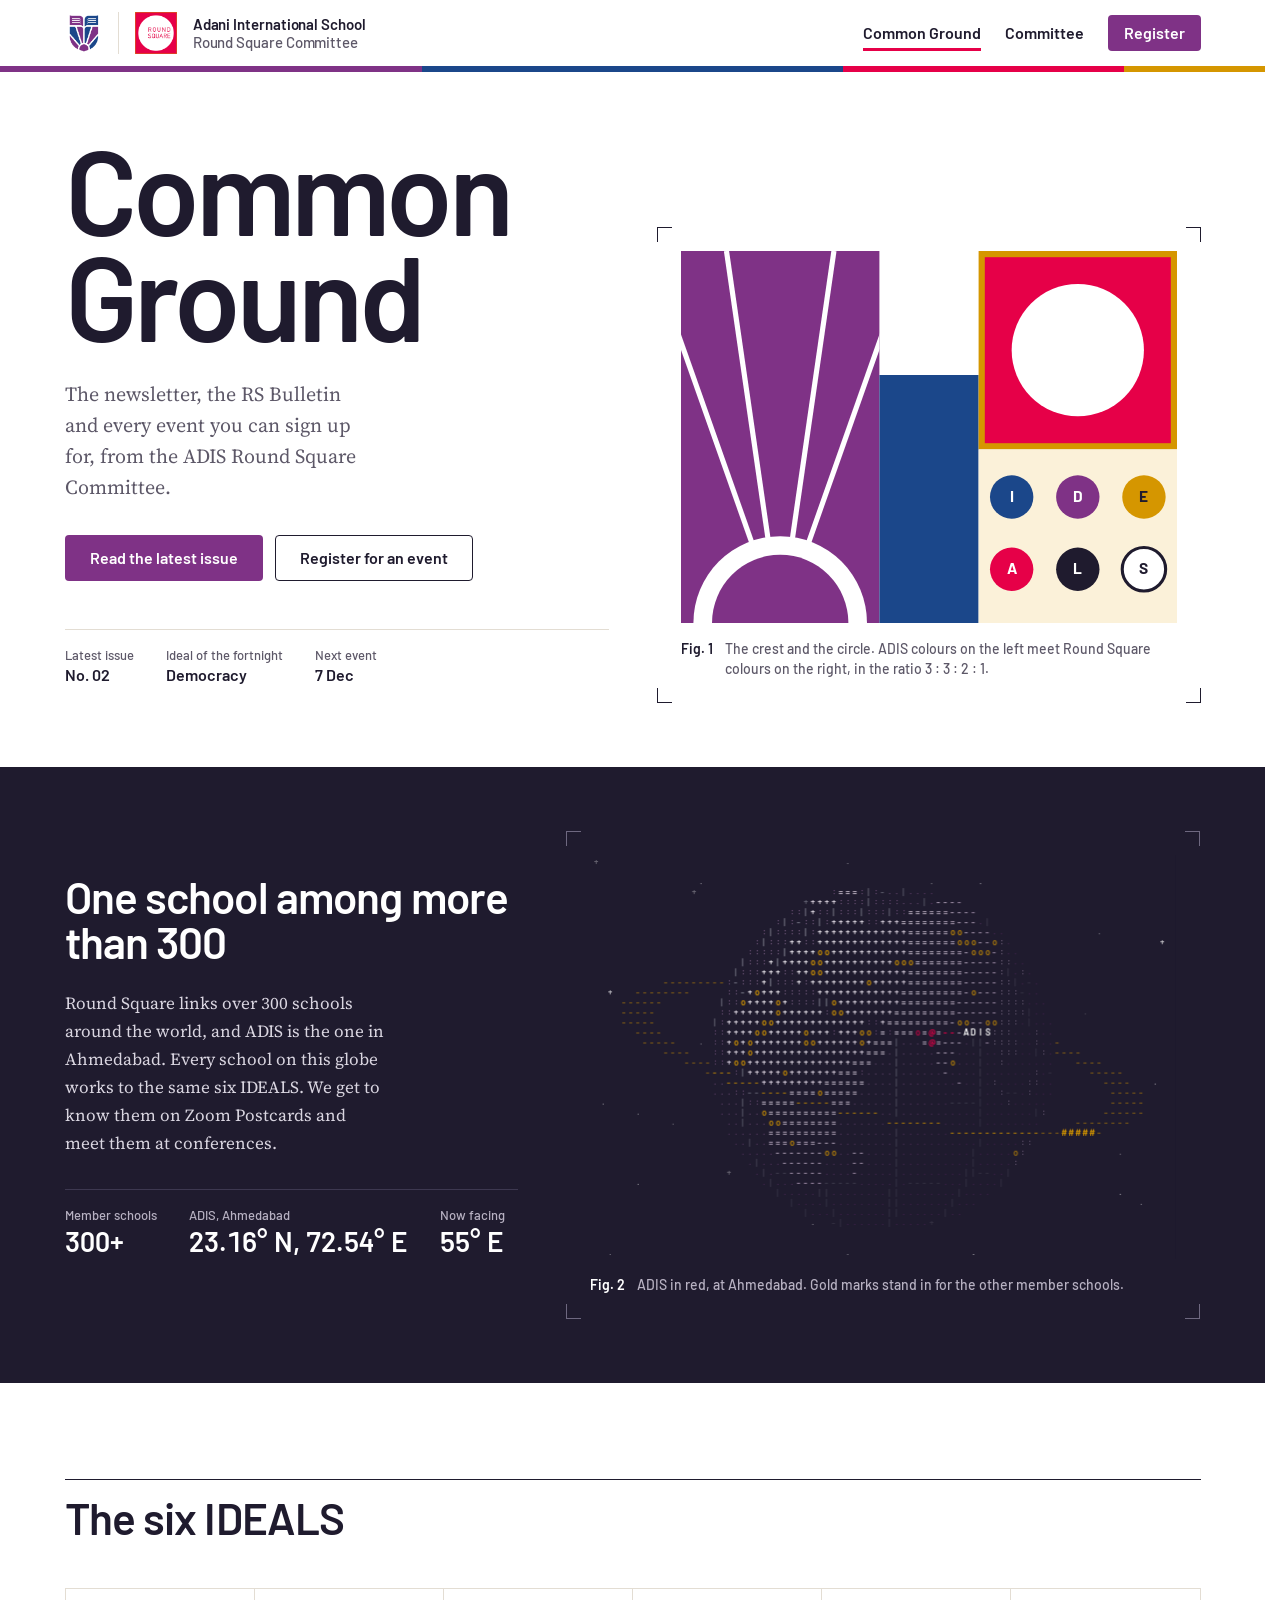
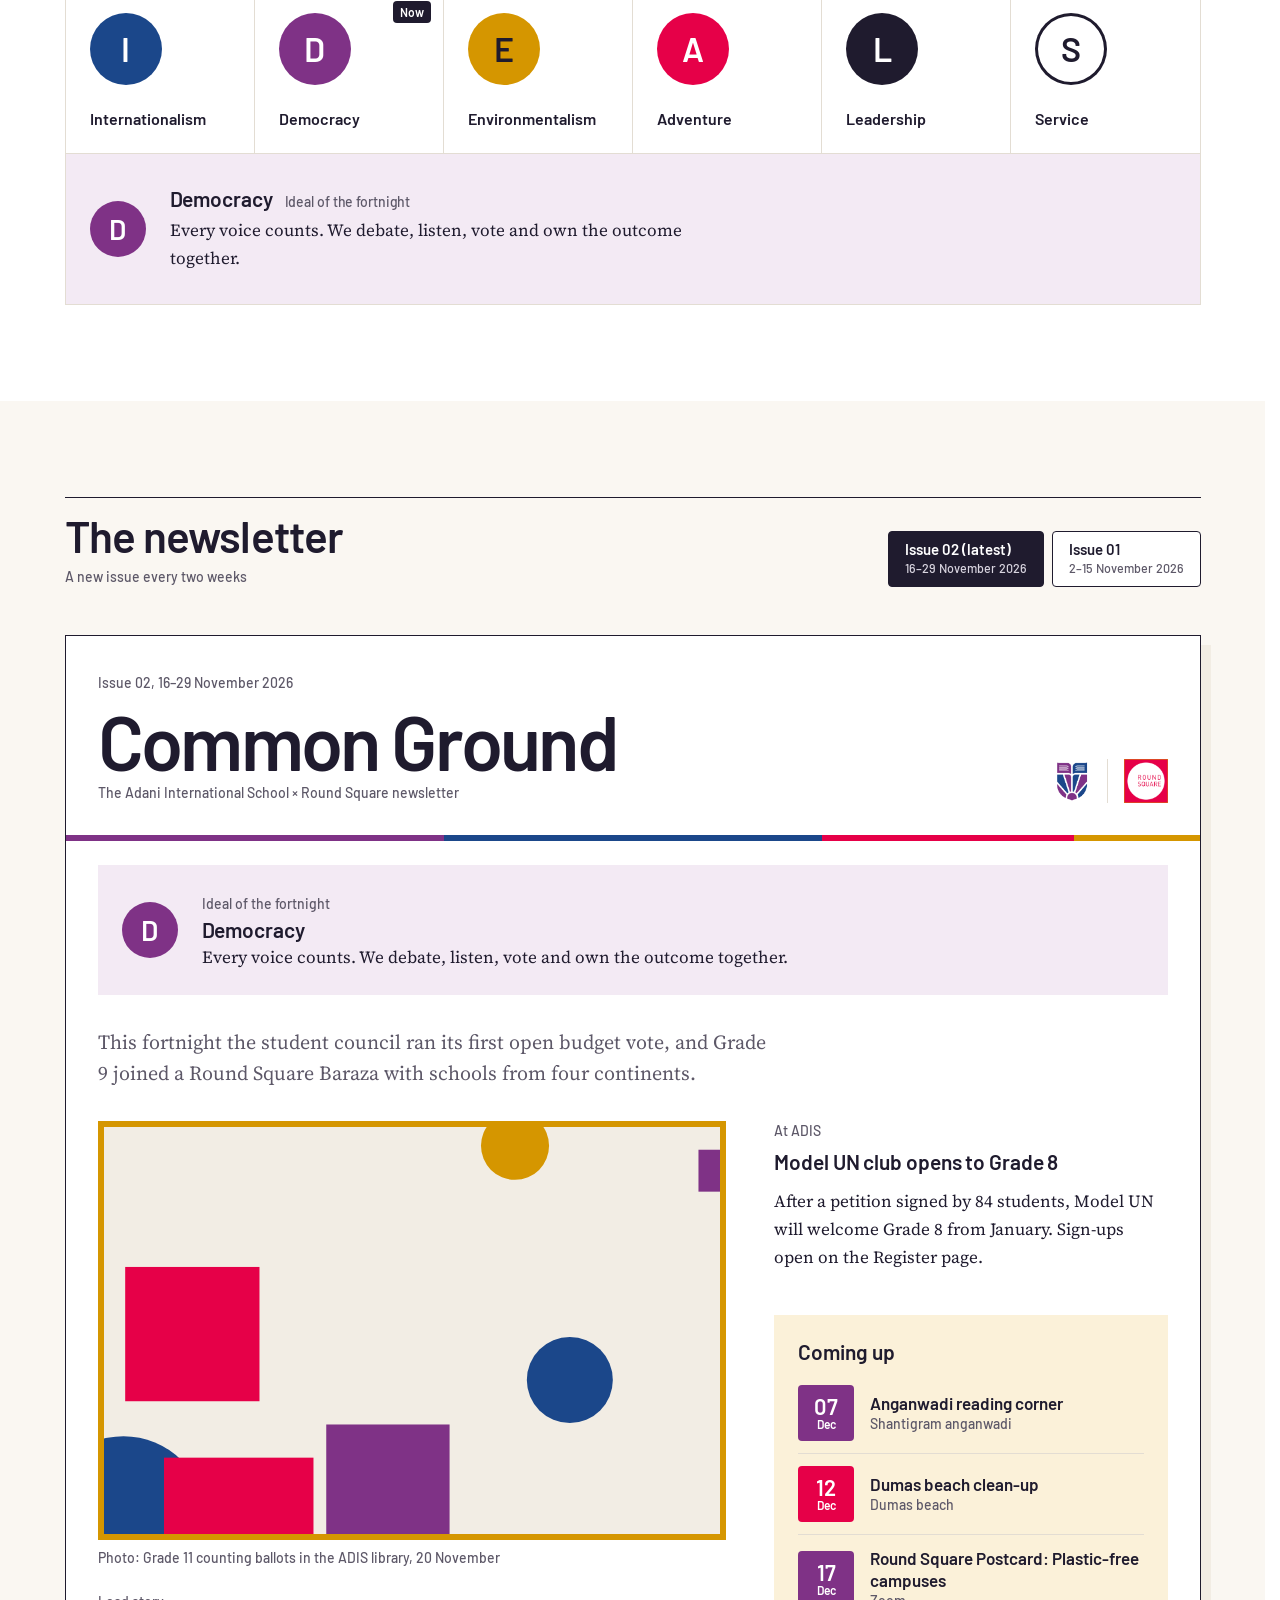
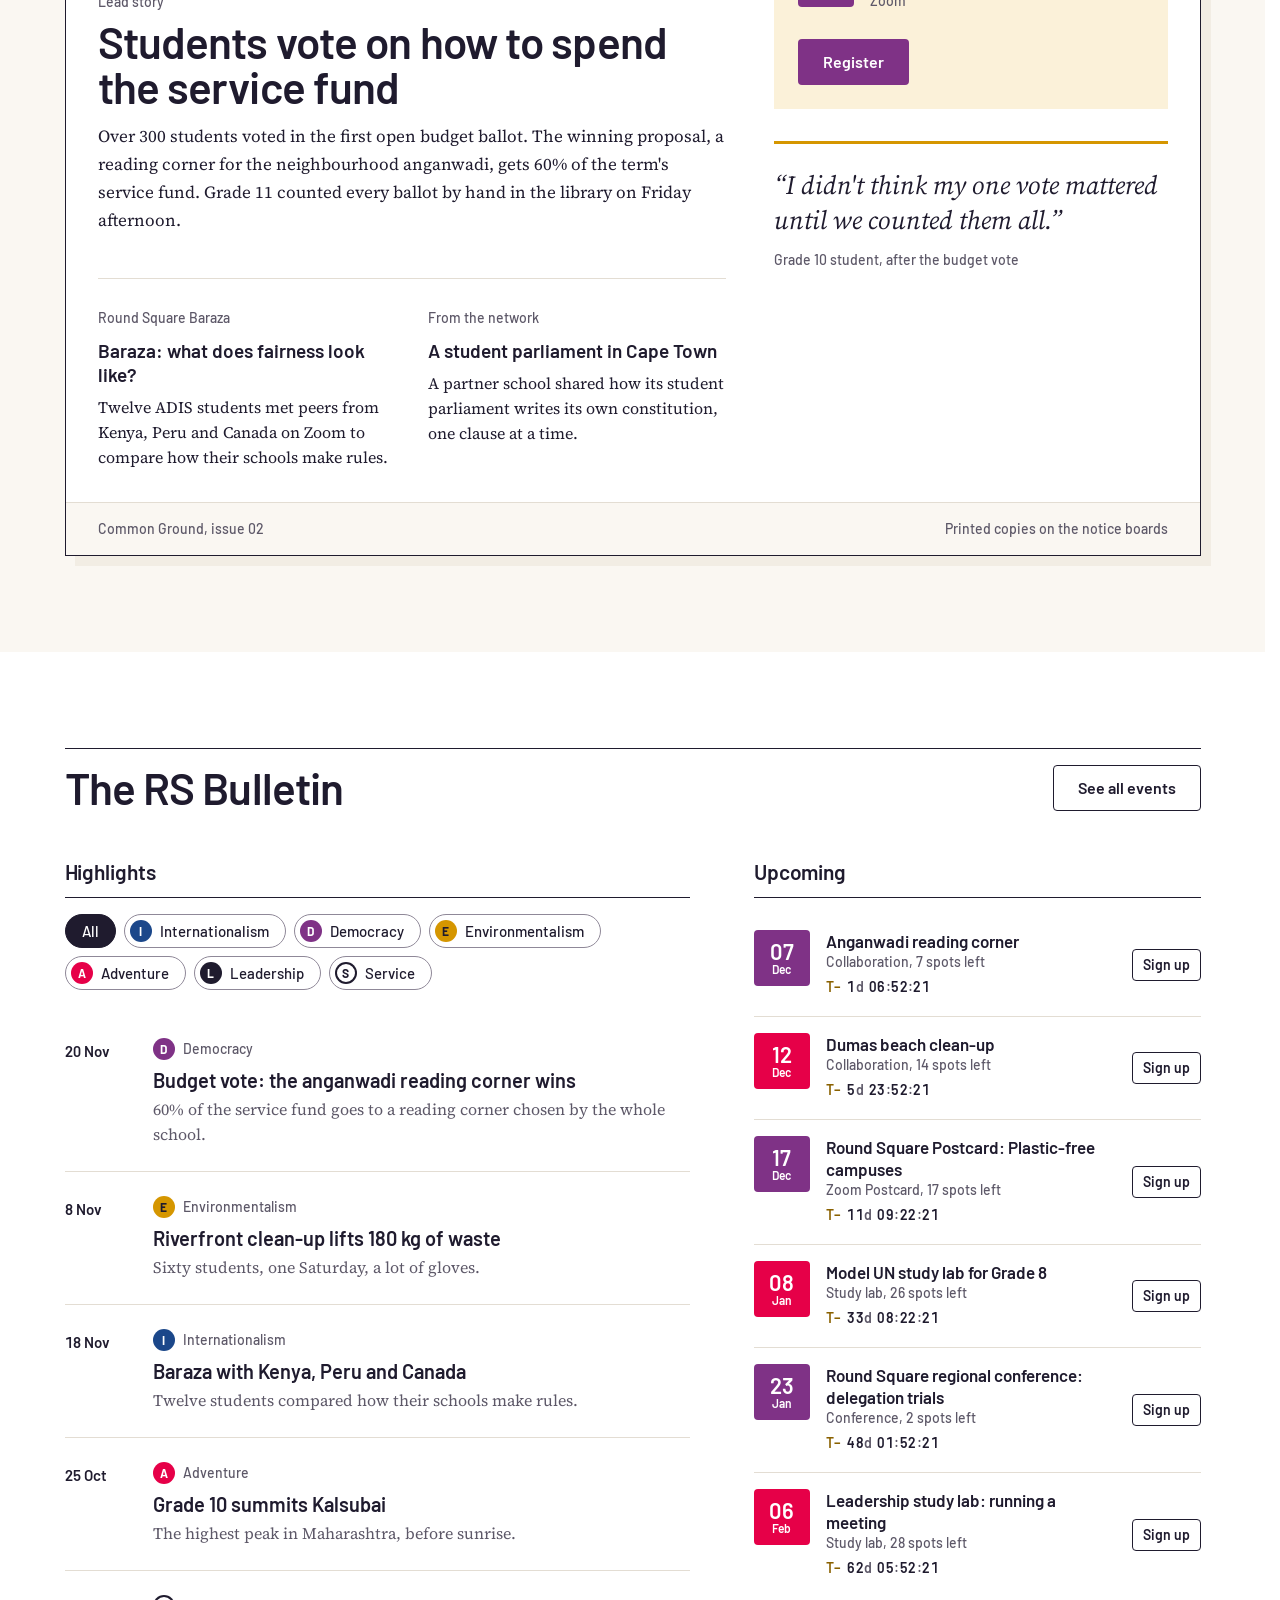
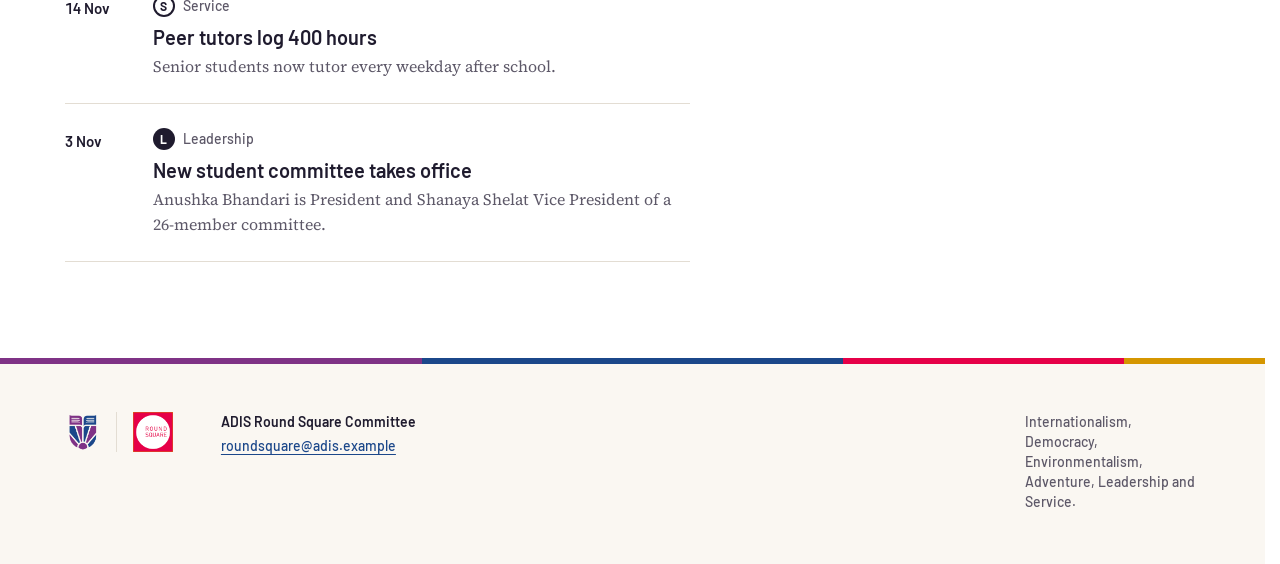
==== commit cdb9c43e: "Add the 26-member student committee with school emails; bulletin rows show the IDEAL above each head" ====
--- a/index.html
+++ b/index.html
@@ -9,7 +9,7 @@
   <link rel="preconnect" href="https://fonts.googleapis.com">
   <link rel="preconnect" href="https://fonts.gstatic.com" crossorigin>
   <link href="https://fonts.googleapis.com/css2?family=Barlow:wght@400;500;600;700&family=Source+Serif+4:ital,opsz,wght@0,8..60,400;0,8..60,600;1,8..60,400&display=swap" rel="stylesheet">
-  <link rel="stylesheet" href="css/styles.css?v=9">
+  <link rel="stylesheet" href="css/styles.css?v=10">
   <script>
     // Opening animation: once per visit, never for people who prefer reduced motion.
     try {
@@ -147,9 +147,9 @@
 
   <footer id="site-footer"></footer>
 
-  <script src="js/data.js?v=9"></script>
-  <script src="js/main.js?v=9"></script>
-  <script src="js/ascii.js?v=9"></script>
-  <script src="js/home.js?v=9"></script>
+  <script src="js/data.js?v=10"></script>
+  <script src="js/main.js?v=10"></script>
+  <script src="js/ascii.js?v=10"></script>
+  <script src="js/home.js?v=10"></script>
 </body>
 </html>
--- a/css/styles.css
+++ b/css/styles.css
@@ -309,17 +309,16 @@
 
 /* Highlights as an index: date, IDEAL marker, entry. */
 .index { list-style: none; margin: 0; padding: 0; }
-.index li { display: grid; grid-template-columns: 88px 40px 1fr; gap: var(--space-4); padding: var(--space-6) 0; border-bottom: var(--hair); align-items: start; }
+.index li { display: grid; grid-template-columns: 72px minmax(0, 1fr); gap: var(--space-4); padding: var(--space-6) 0; border-bottom: var(--hair); align-items: start; }
 .index li.in { animation: rowIn .45s var(--ease-out) both; }
-@keyframes rowIn { from { opacity: 0; transform: translateX(-12px); } }
-.index .when { font: 600 15px/22px var(--font-sans); }
-.index .when span { display: block; font-weight: 500; color: var(--ink-muted); }
-.index .marker { width: 32px; height: 32px; font-size: 15px; transition: border-radius .4s var(--ease-bounce), transform .4s var(--ease-bounce); }
-.index li:hover .marker { border-radius: var(--radius-sm); transform: rotate(-8deg); }
+.index .when { font: 600 15px/26px var(--font-sans); font-variant-numeric: tabular-nums; }
+.index .ideal-tag { display: flex; align-items: center; gap: var(--space-2); margin-bottom: var(--space-2); font: 500 14px/22px var(--font-sans); color: var(--ink-muted); }
+.index .marker { transition: border-radius .4s var(--ease-bounce); }
+.index li:hover .marker { border-radius: var(--radius-sm); }
 .index h3 { font-size: 20px; line-height: 25px; margin-bottom: var(--space-1); }
 .index p { margin: 0; font-size: 16px; line-height: 25px; color: var(--ink-muted); }
 .index .empty { display: block; }
-@media (max-width: 480px) { .index li { grid-template-columns: 1fr 32px; } .index .when { grid-column: 1 / -1; } .index .entry { grid-column: 1; grid-row: 2; } .index .marker { grid-column: 2; grid-row: 2; } }
+@media (max-width: 480px) { .index li { grid-template-columns: 1fr; gap: var(--space-1); } }
 
 /* Upcoming with mission countdowns */
 .upcoming li { align-items: flex-start; padding: var(--space-4) 0; }
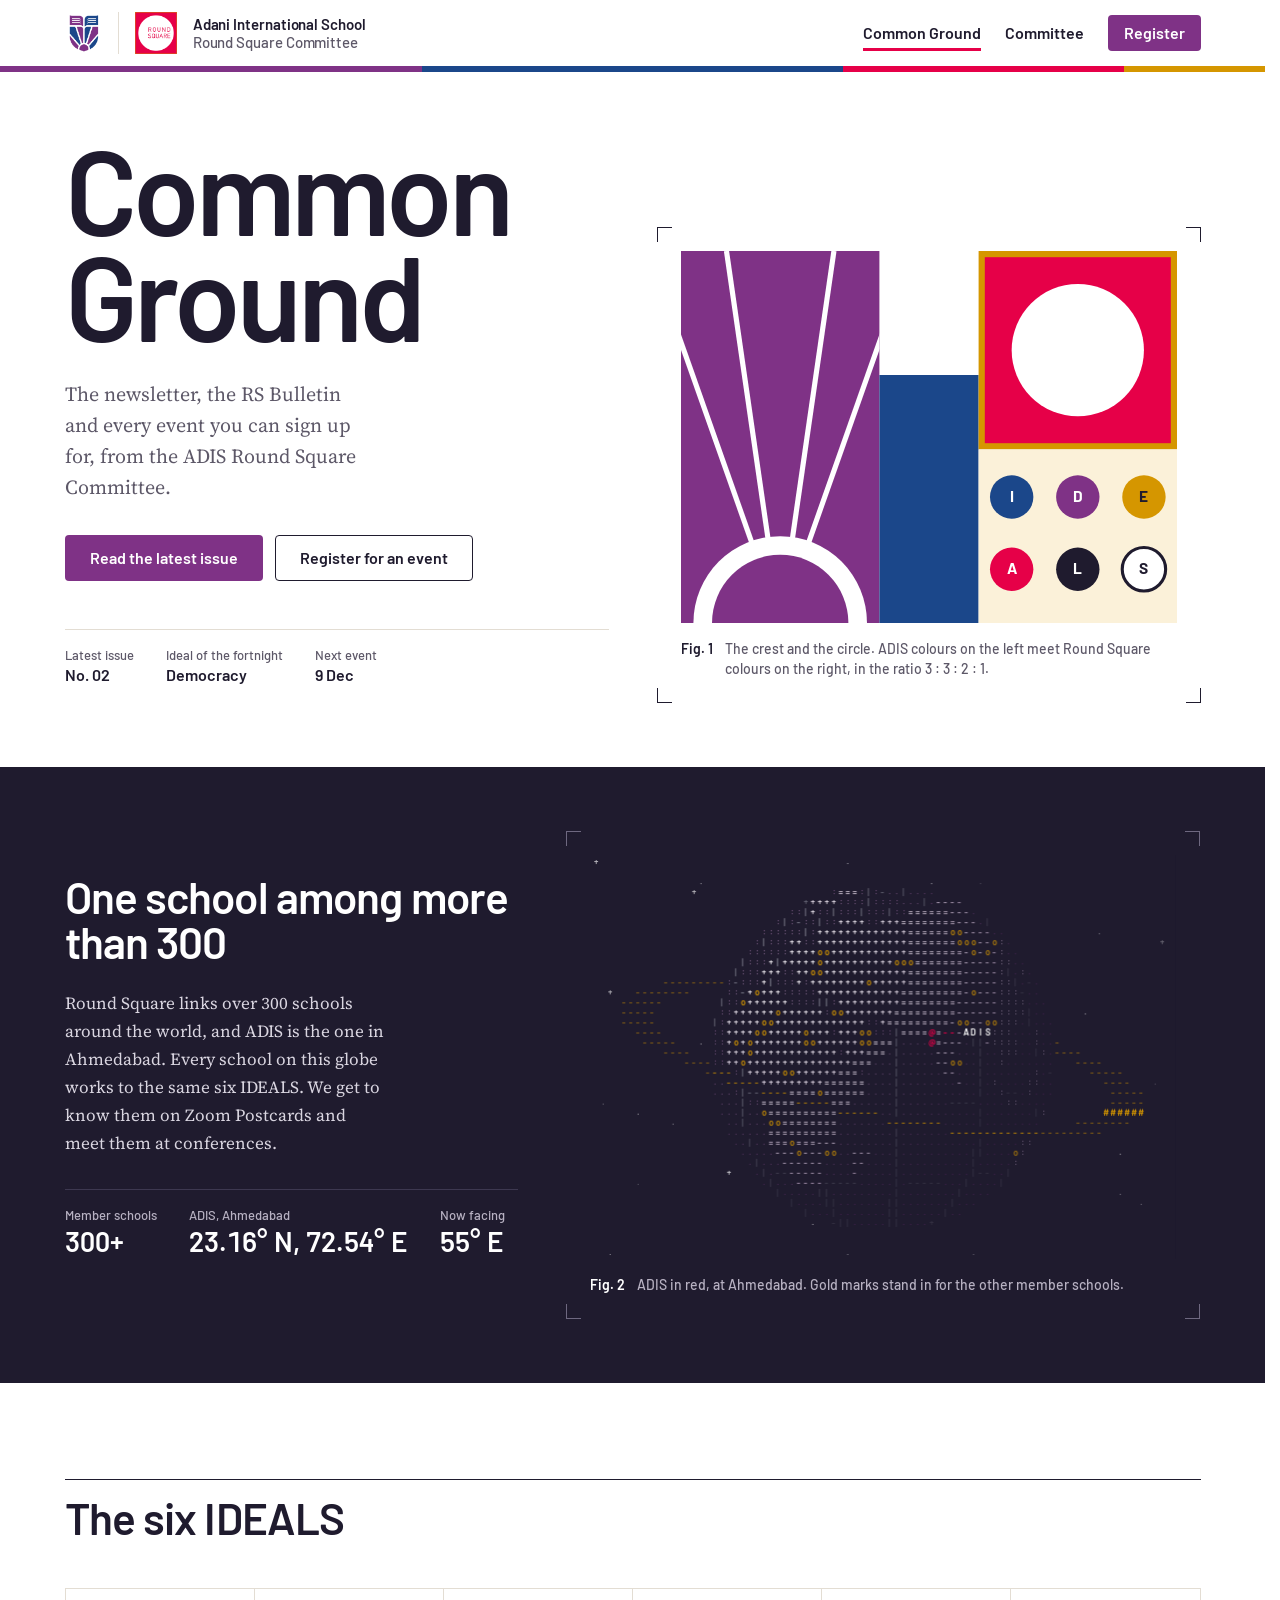
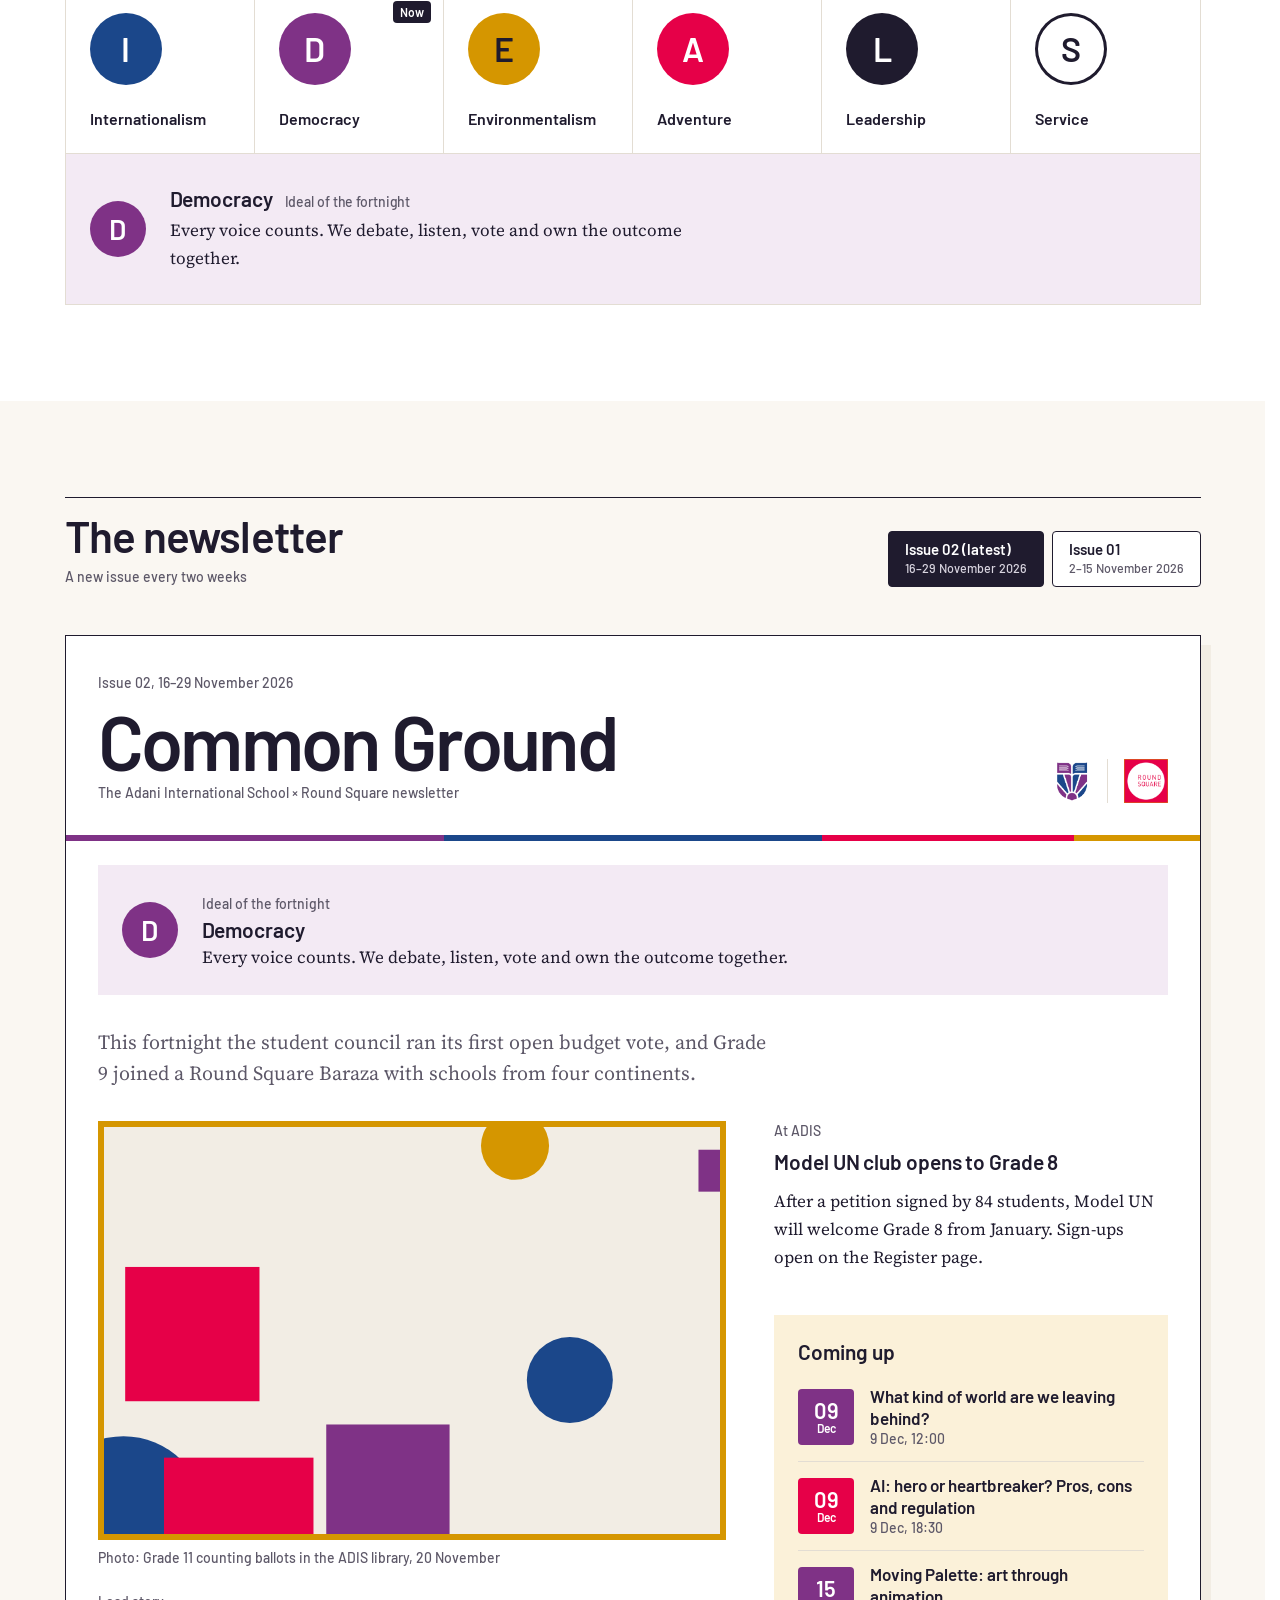
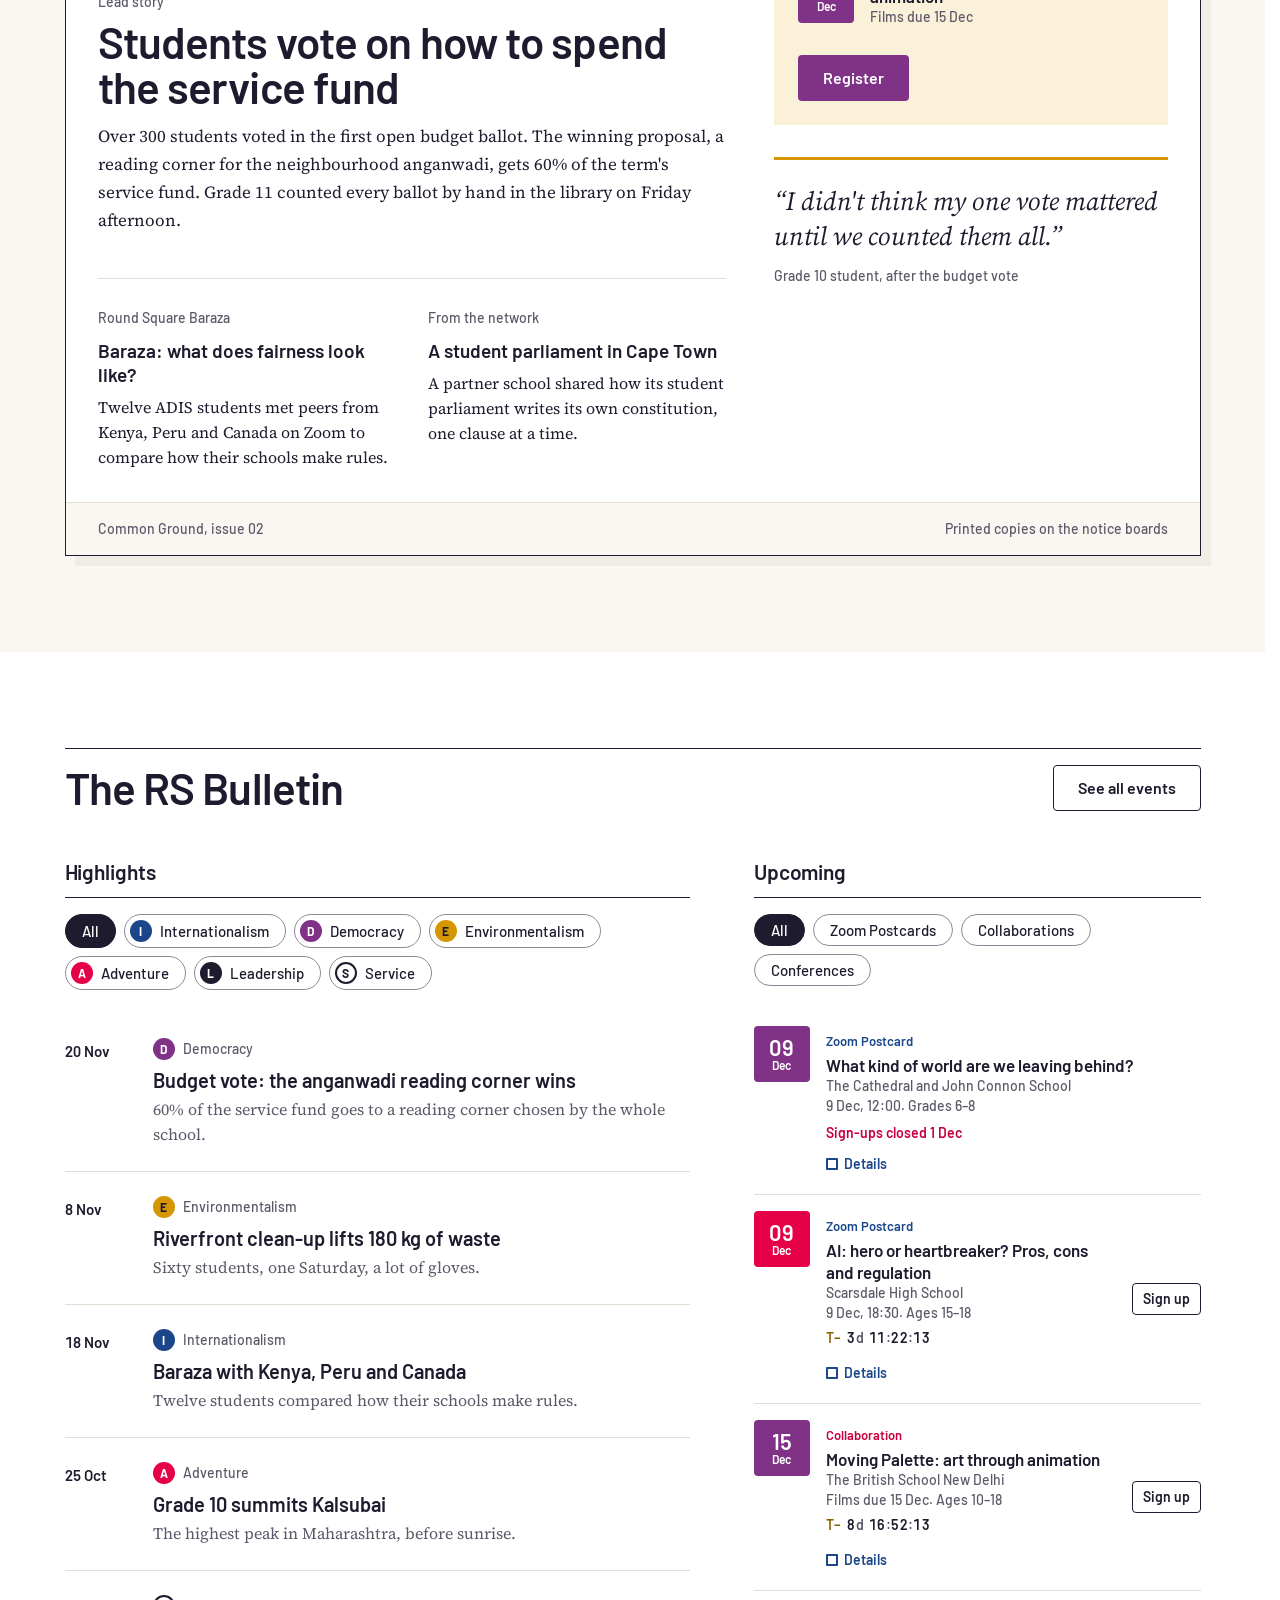
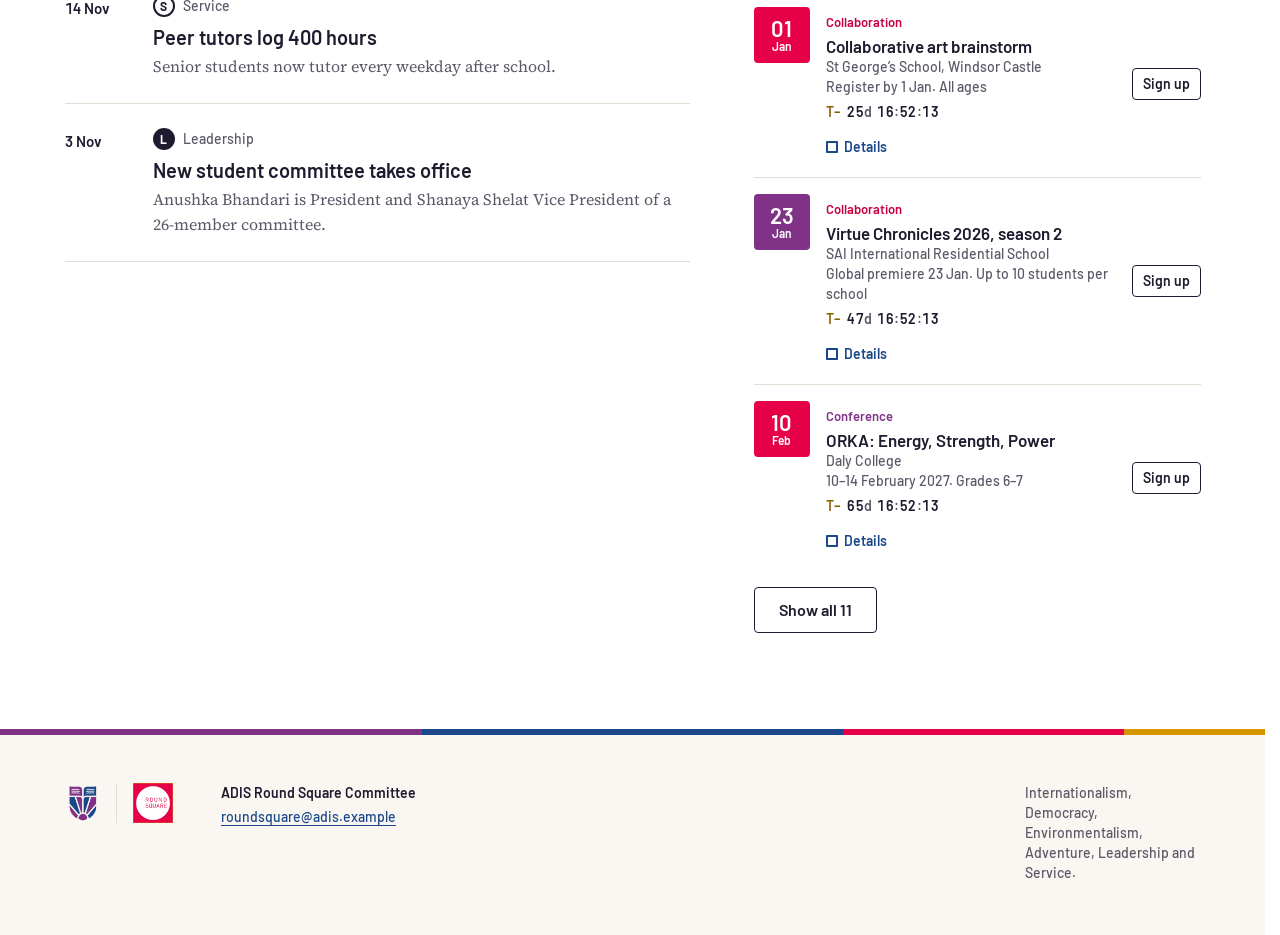
==== commit 7422e9a2: "Real events from the RS folders, teachers, bulletin filters and details; remove join-the-committee s" ====
--- a/index.html
+++ b/index.html
@@ -9,7 +9,7 @@
   <link rel="preconnect" href="https://fonts.googleapis.com">
   <link rel="preconnect" href="https://fonts.gstatic.com" crossorigin>
   <link href="https://fonts.googleapis.com/css2?family=Barlow:wght@400;500;600;700&family=Source+Serif+4:ital,opsz,wght@0,8..60,400;0,8..60,600;1,8..60,400&display=swap" rel="stylesheet">
-  <link rel="stylesheet" href="css/styles.css?v=10">
+  <link rel="stylesheet" href="css/styles.css?v=11">
   <script>
     // Opening animation: once per visit, never for people who prefer reduced motion.
     try {
@@ -138,7 +138,9 @@
           </div>
           <div>
             <div class="col-head"><h3 class="title">Upcoming</h3></div>
+            <div class="chips filter-row" id="up-filters" role="group" aria-label="Filter upcoming events by type"></div>
             <ul class="events upcoming" id="upcoming"></ul>
+            <button type="button" class="btn secondary up-toggle" id="up-more" hidden>Show all</button>
           </div>
         </div>
       </div>
@@ -147,9 +149,9 @@
 
   <footer id="site-footer"></footer>
 
-  <script src="js/data.js?v=10"></script>
-  <script src="js/main.js?v=10"></script>
-  <script src="js/ascii.js?v=10"></script>
-  <script src="js/home.js?v=10"></script>
+  <script src="js/data.js?v=11"></script>
+  <script src="js/main.js?v=11"></script>
+  <script src="js/ascii.js?v=11"></script>
+  <script src="js/home.js?v=11"></script>
 </body>
 </html>
--- a/css/styles.css
+++ b/css/styles.css
@@ -325,6 +325,23 @@
 .upcoming .info { min-width: 0; flex: 1; }
 .upcoming .go { flex: none; align-self: center; font: 600 14px/18px var(--font-sans); color: var(--ink); text-decoration: none; padding: 6px 10px; border: 1px solid var(--ink); border-radius: var(--radius-sm); transition: background .2s, color .2s; }
 .upcoming .go:hover { background: var(--ink); color: var(--on-brand); }
+.upcoming .up-type { display: inline-block; font: 600 13px/18px var(--font-sans); color: var(--ink-muted); margin-bottom: 2px; }
+.upcoming .up-type.t-postcard { color: var(--adis-blue); }
+.upcoming .up-type.t-collab { color: var(--rs-red-text); }
+.upcoming .up-type.t-conference { color: var(--adis-purple); }
+.upcoming .up-type.t-lab { color: var(--rs-gold-text); }
+.upcoming .up-closed { margin-top: var(--space-2); font: 600 14px/18px var(--font-sans); color: var(--rs-red-text); }
+.upcoming .empty { display: block; color: var(--ink-muted); }
+.up-more { margin-top: var(--space-2); }
+.up-more summary { display: inline-flex; align-items: center; gap: 6px; cursor: pointer; font: 600 14px/20px var(--font-sans); color: var(--adis-blue); list-style: none; }
+.up-more summary::-webkit-details-marker { display: none; }
+.up-more summary::before { content: ""; width: 8px; height: 8px; border: 2px solid currentColor; border-radius: 1px; transition: border-radius .35s var(--ease-bounce), background .2s; }
+.up-more[open] summary::before { border-radius: 50%; background: currentColor; }
+.up-more p { margin: var(--space-2) 0 0; font-size: 15px; line-height: 23px; color: var(--ink-muted); }
+.up-more p b { display: block; font: 600 13px/18px var(--font-sans); color: var(--ink); }
+.up-toggle { margin-top: var(--space-4); }
+.up-toggle[hidden] { display: none; }
+@media (max-width: 480px) { .upcoming li { display: grid; grid-template-columns: 56px minmax(0, 1fr); } .upcoming .go { grid-column: 2; justify-self: start; } }
 .tminus { display: inline-flex; align-items: baseline; gap: 6px; margin-top: var(--space-2); font: 600 14px/18px var(--font-sans); color: var(--rs-gold-text); font-variant-numeric: tabular-nums; }
 .tminus .digits { display: inline-flex; perspective: 200px; }
 .tminus .digits b { display: inline-block; min-width: .62em; text-align: center; font-weight: 600; color: var(--ink); }
@@ -364,6 +381,7 @@
 .roster li:hover .avatar { border-radius: var(--radius-sm); transform: rotate(-8deg); }
 .roster .who strong { display: block; font: 600 19px/24px var(--font-sans); }
 .roster .who span, .roster .grade { font: 500 15px/20px var(--font-sans); color: var(--ink-muted); }
+.roster .who .note { display: block; font: italic 400 15px/20px var(--font-serif); color: var(--adis-purple); }
 .roster .grade b { display: block; color: var(--ink); font-weight: 500; }
 .contact { display: flex; flex-direction: column; gap: 2px; min-width: 0; }
 .contact-row { display: flex; align-items: center; gap: var(--space-2); min-width: 0; }
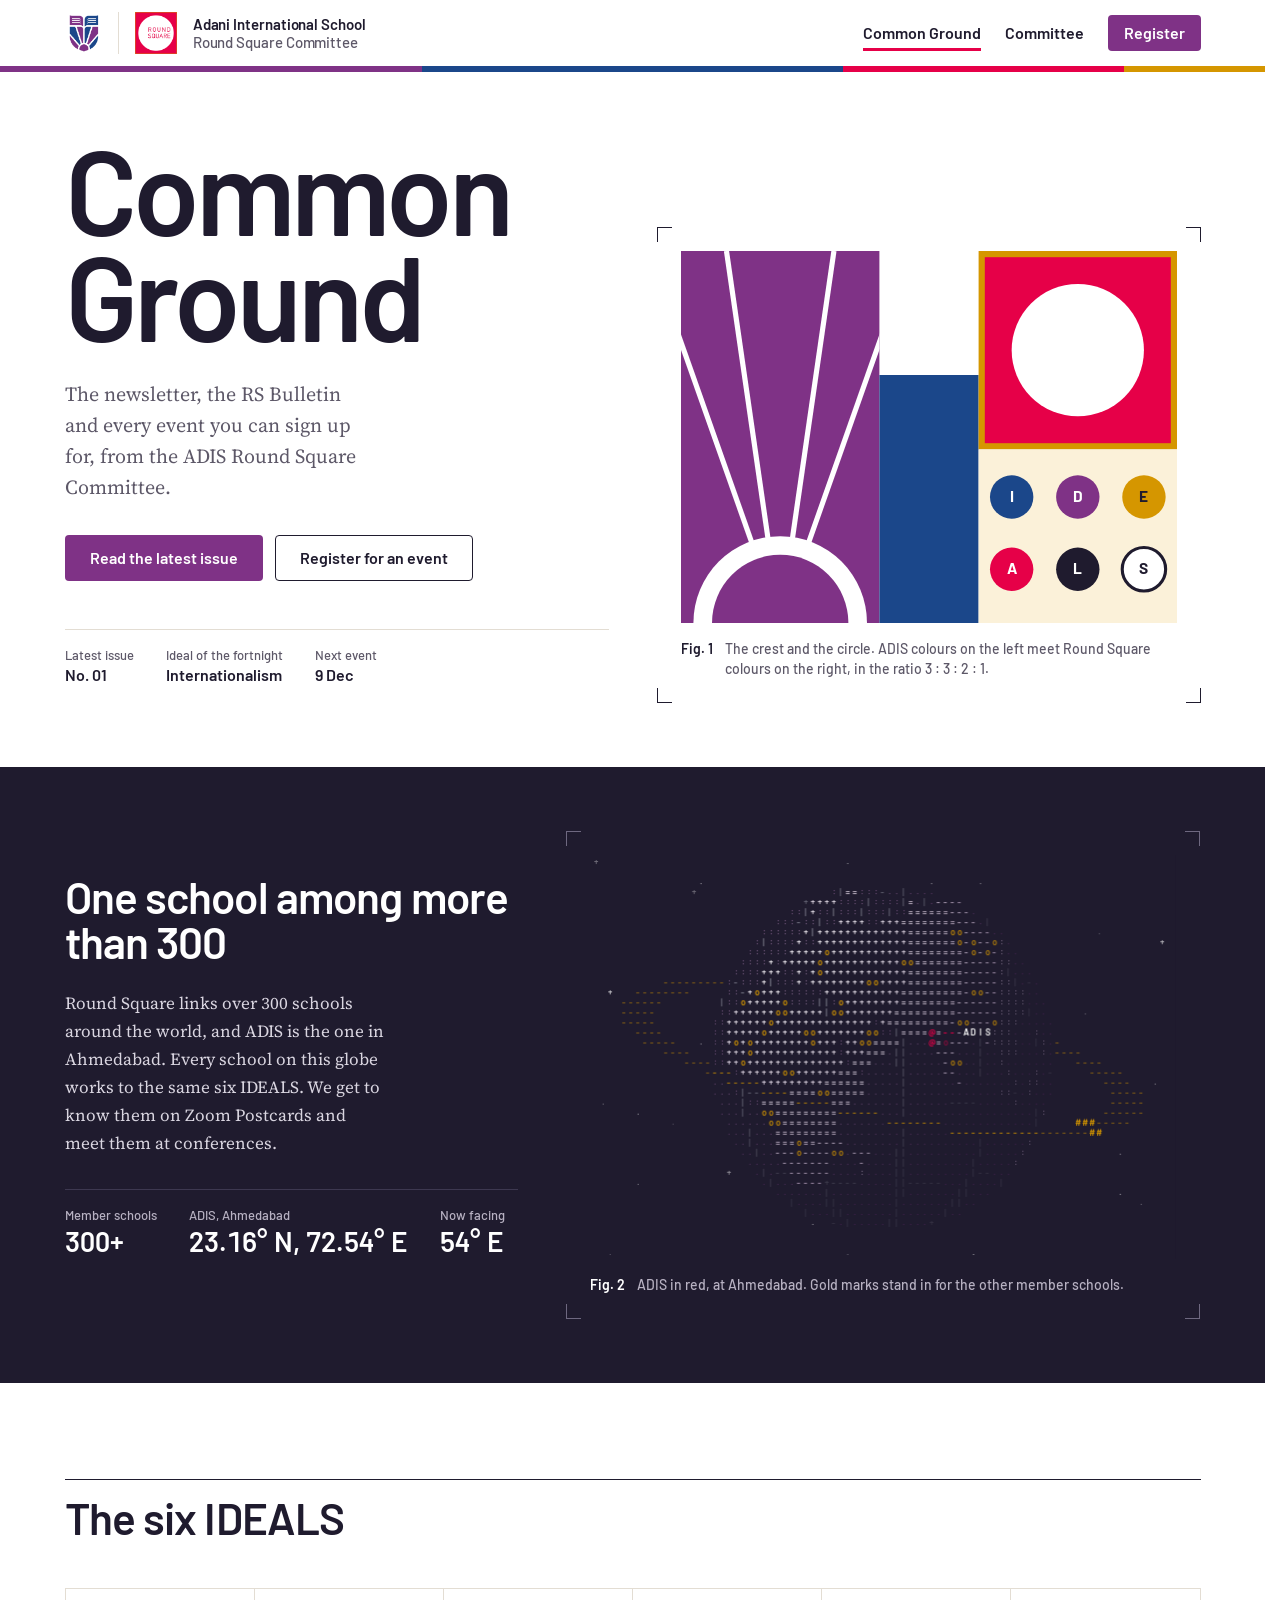
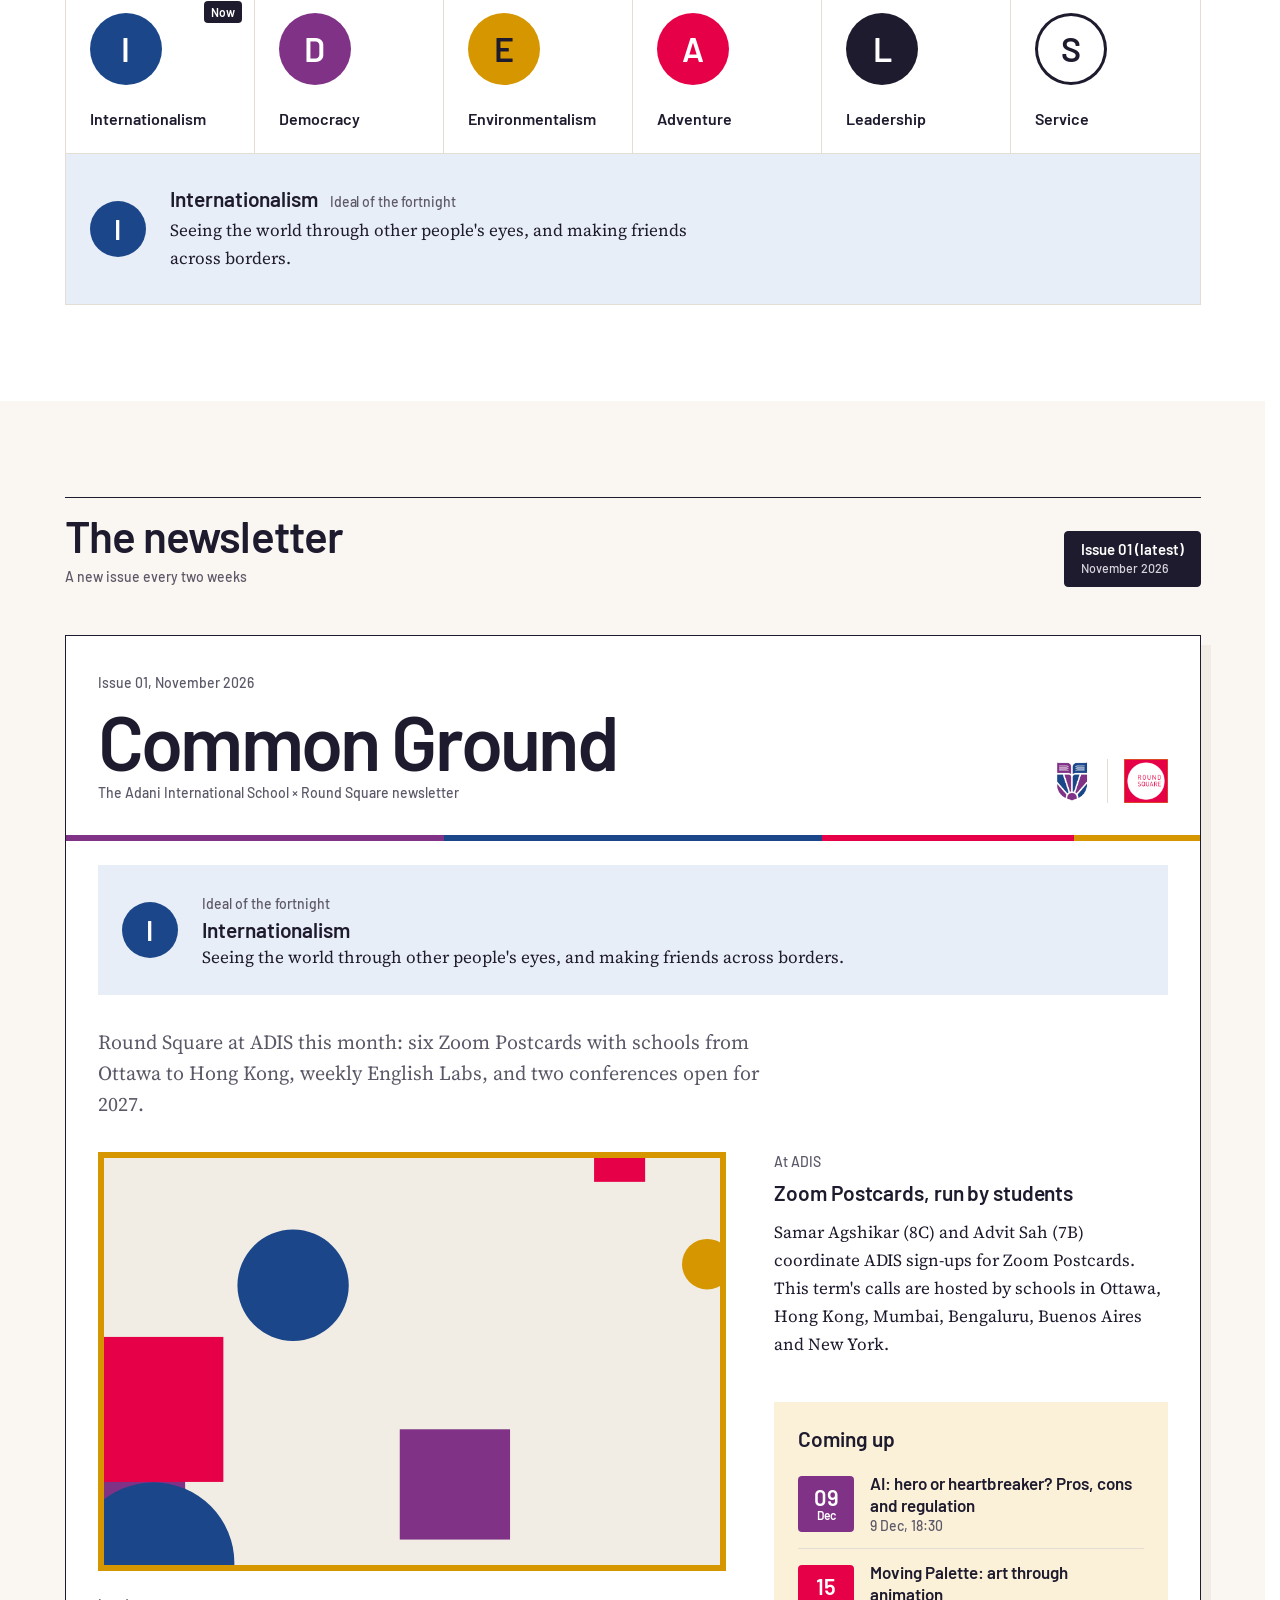
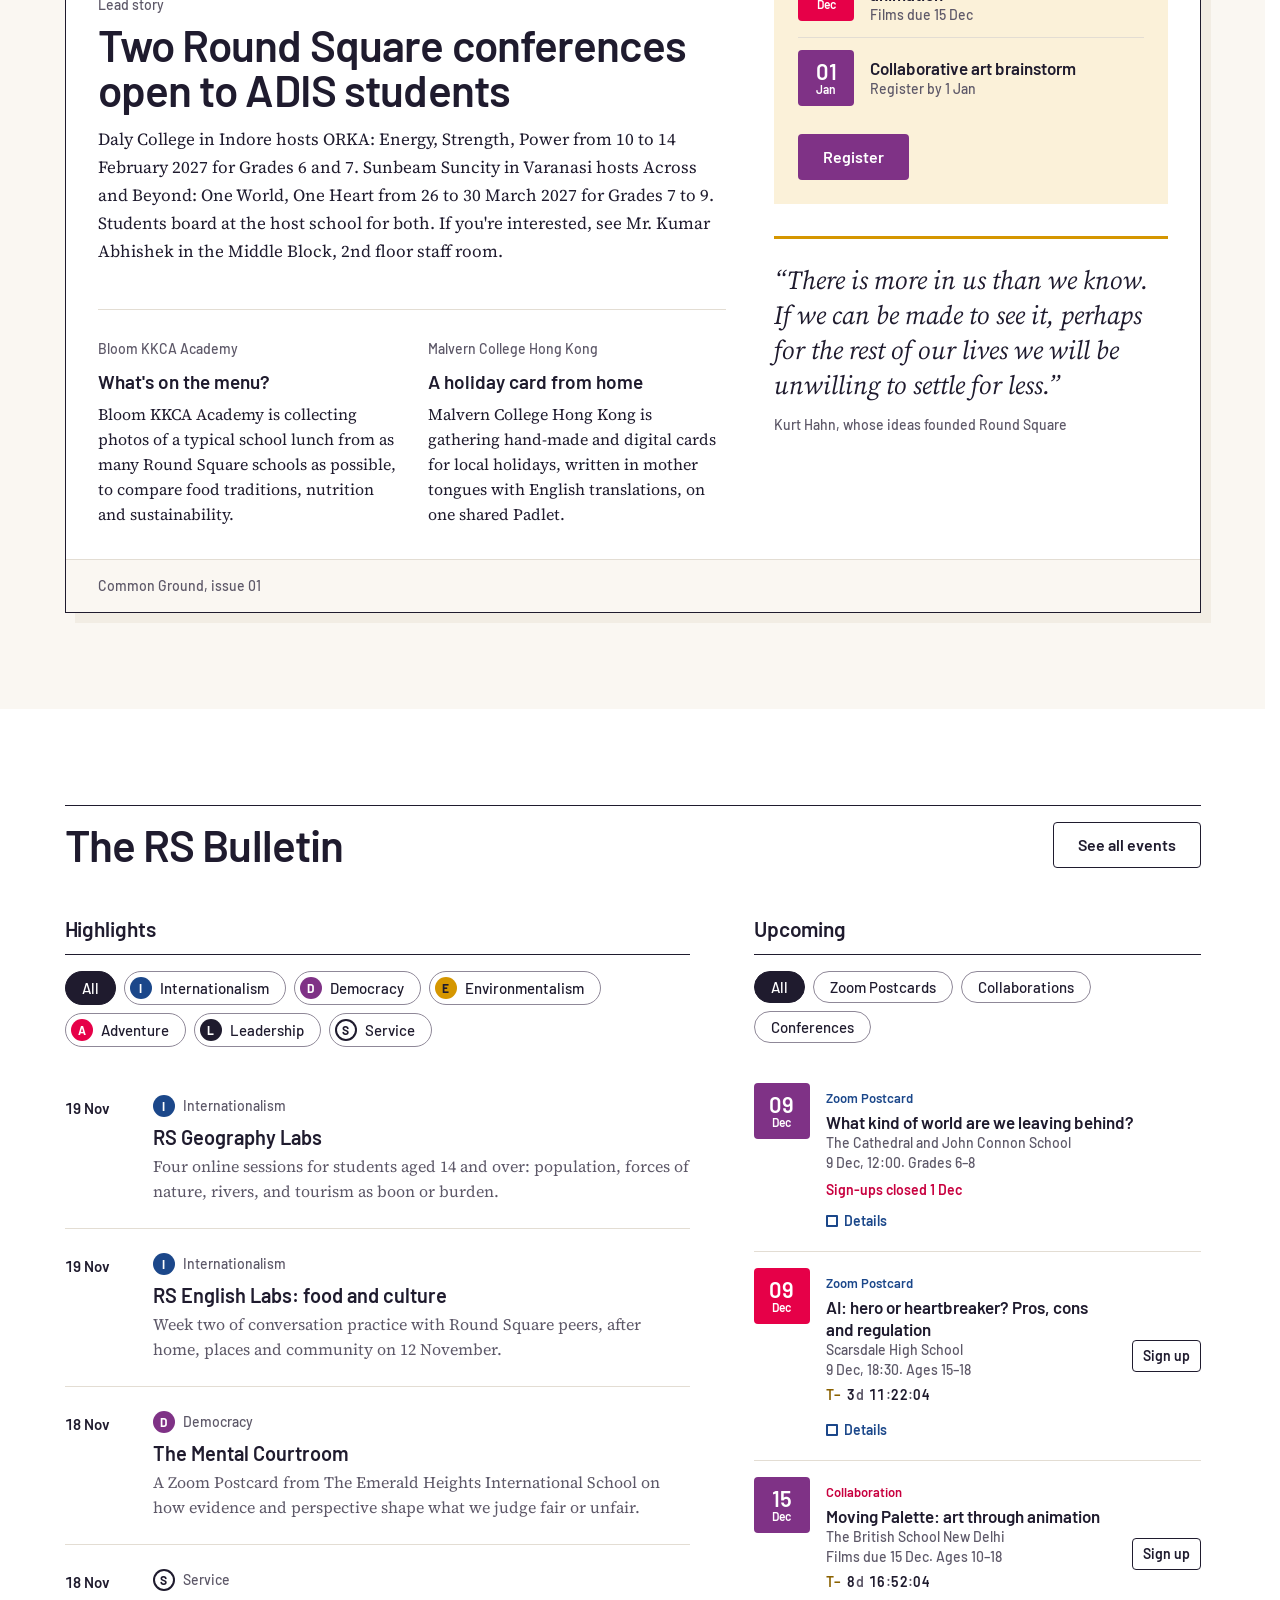
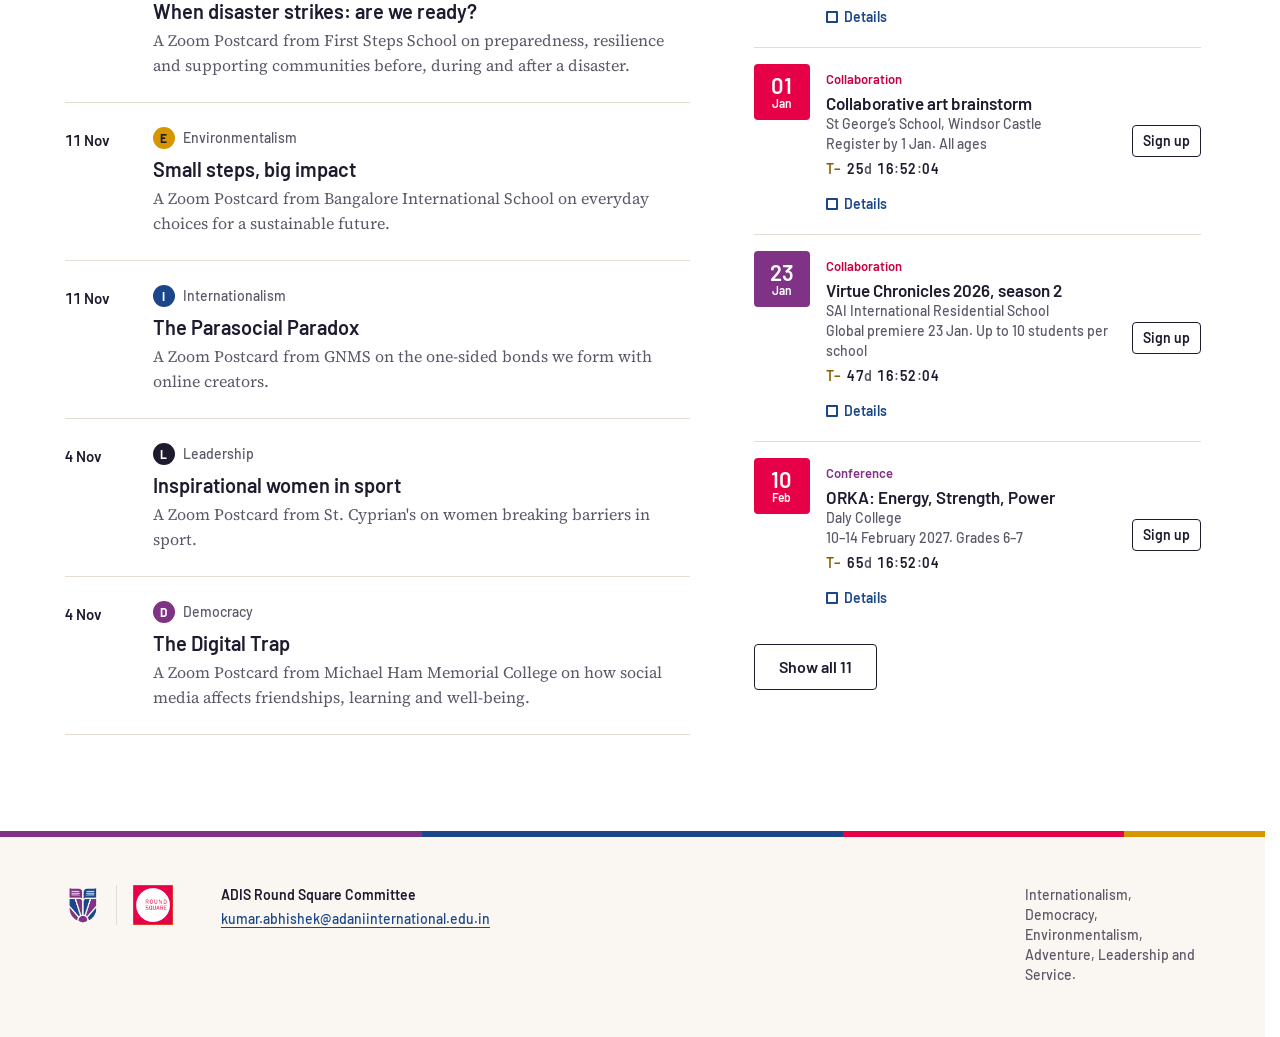
==== commit 104dc696: "Committee email to Mr. Kumar Abhishek; newsletter and highlights from real RS material; event codes " ====
--- a/index.html
+++ b/index.html
@@ -9,7 +9,7 @@
   <link rel="preconnect" href="https://fonts.googleapis.com">
   <link rel="preconnect" href="https://fonts.gstatic.com" crossorigin>
   <link href="https://fonts.googleapis.com/css2?family=Barlow:wght@400;500;600;700&family=Source+Serif+4:ital,opsz,wght@0,8..60,400;0,8..60,600;1,8..60,400&display=swap" rel="stylesheet">
-  <link rel="stylesheet" href="css/styles.css?v=11">
+  <link rel="stylesheet" href="css/styles.css?v=12">
   <script>
     // Opening animation: once per visit, never for people who prefer reduced motion.
     try {
@@ -149,9 +149,9 @@
 
   <footer id="site-footer"></footer>
 
-  <script src="js/data.js?v=11"></script>
-  <script src="js/main.js?v=11"></script>
-  <script src="js/ascii.js?v=11"></script>
-  <script src="js/home.js?v=11"></script>
+  <script src="js/data.js?v=12"></script>
+  <script src="js/main.js?v=12"></script>
+  <script src="js/ascii.js?v=12"></script>
+  <script src="js/home.js?v=12"></script>
 </body>
 </html>
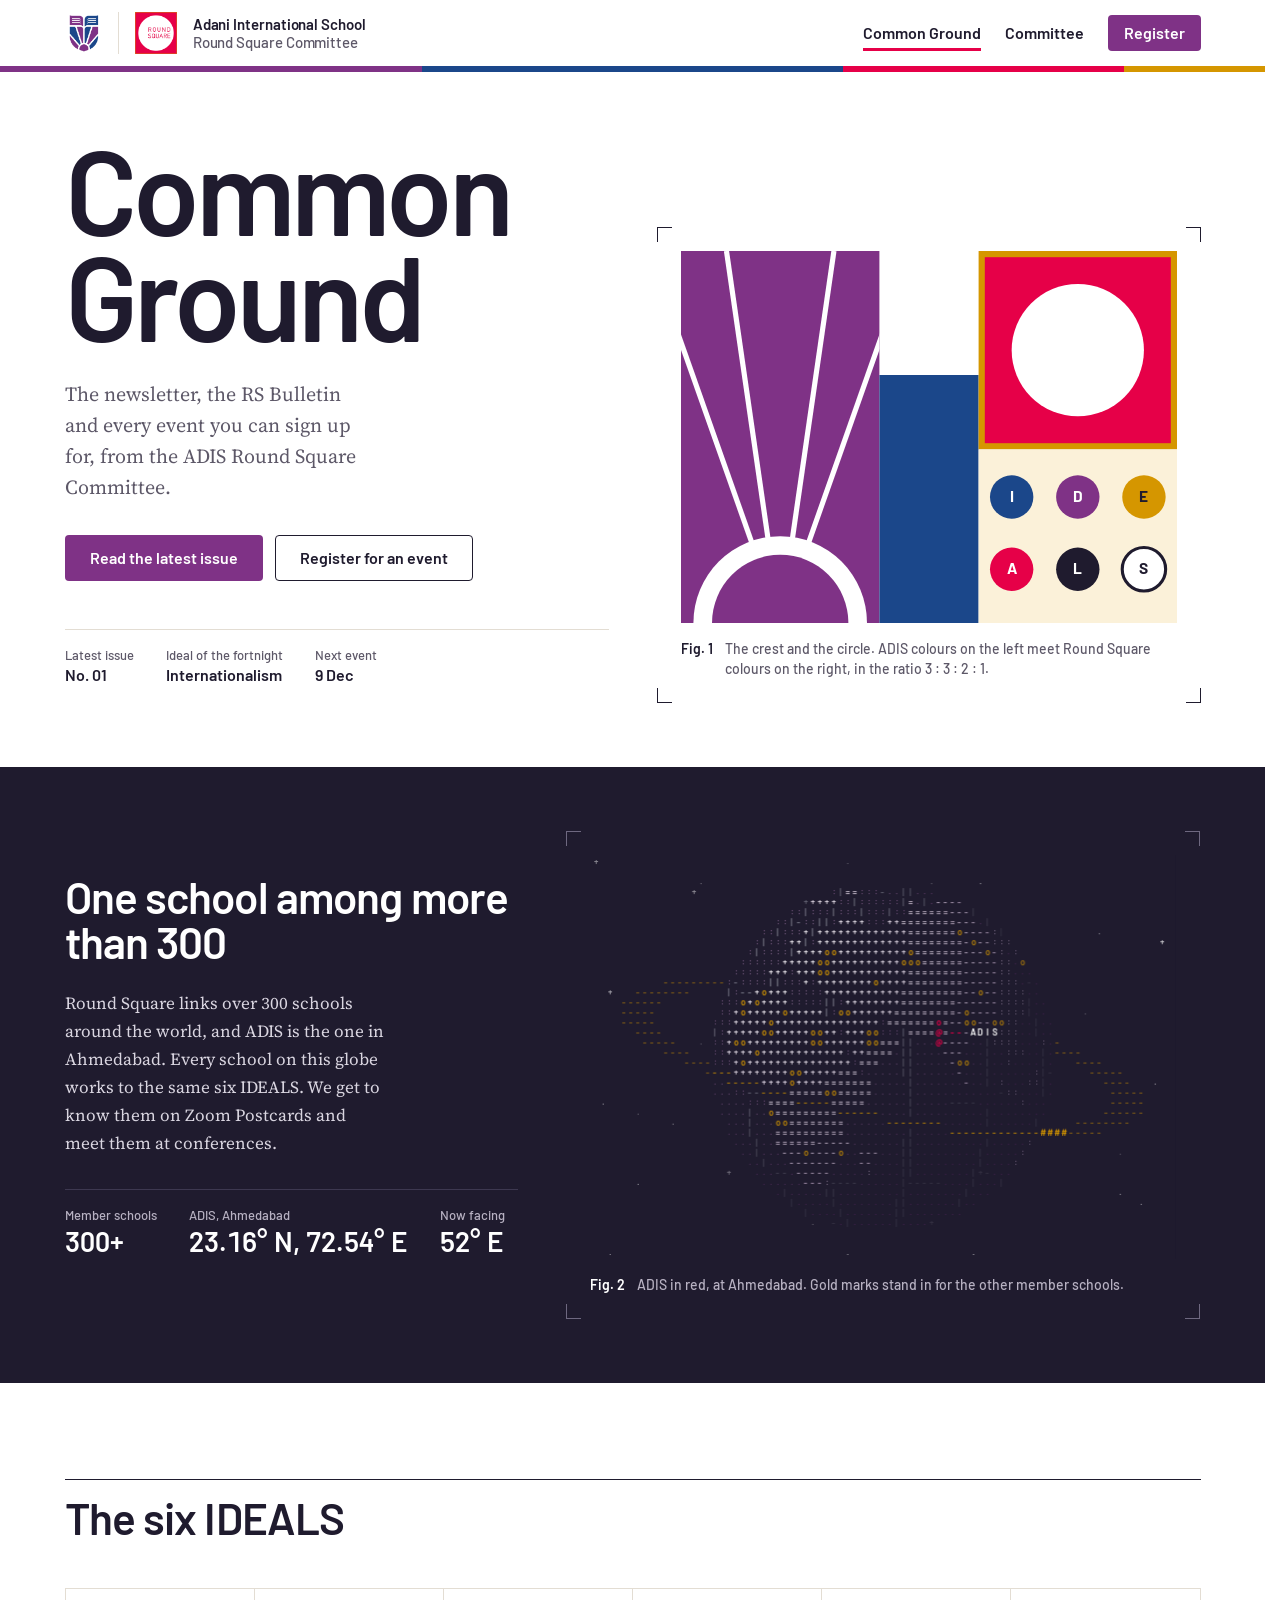
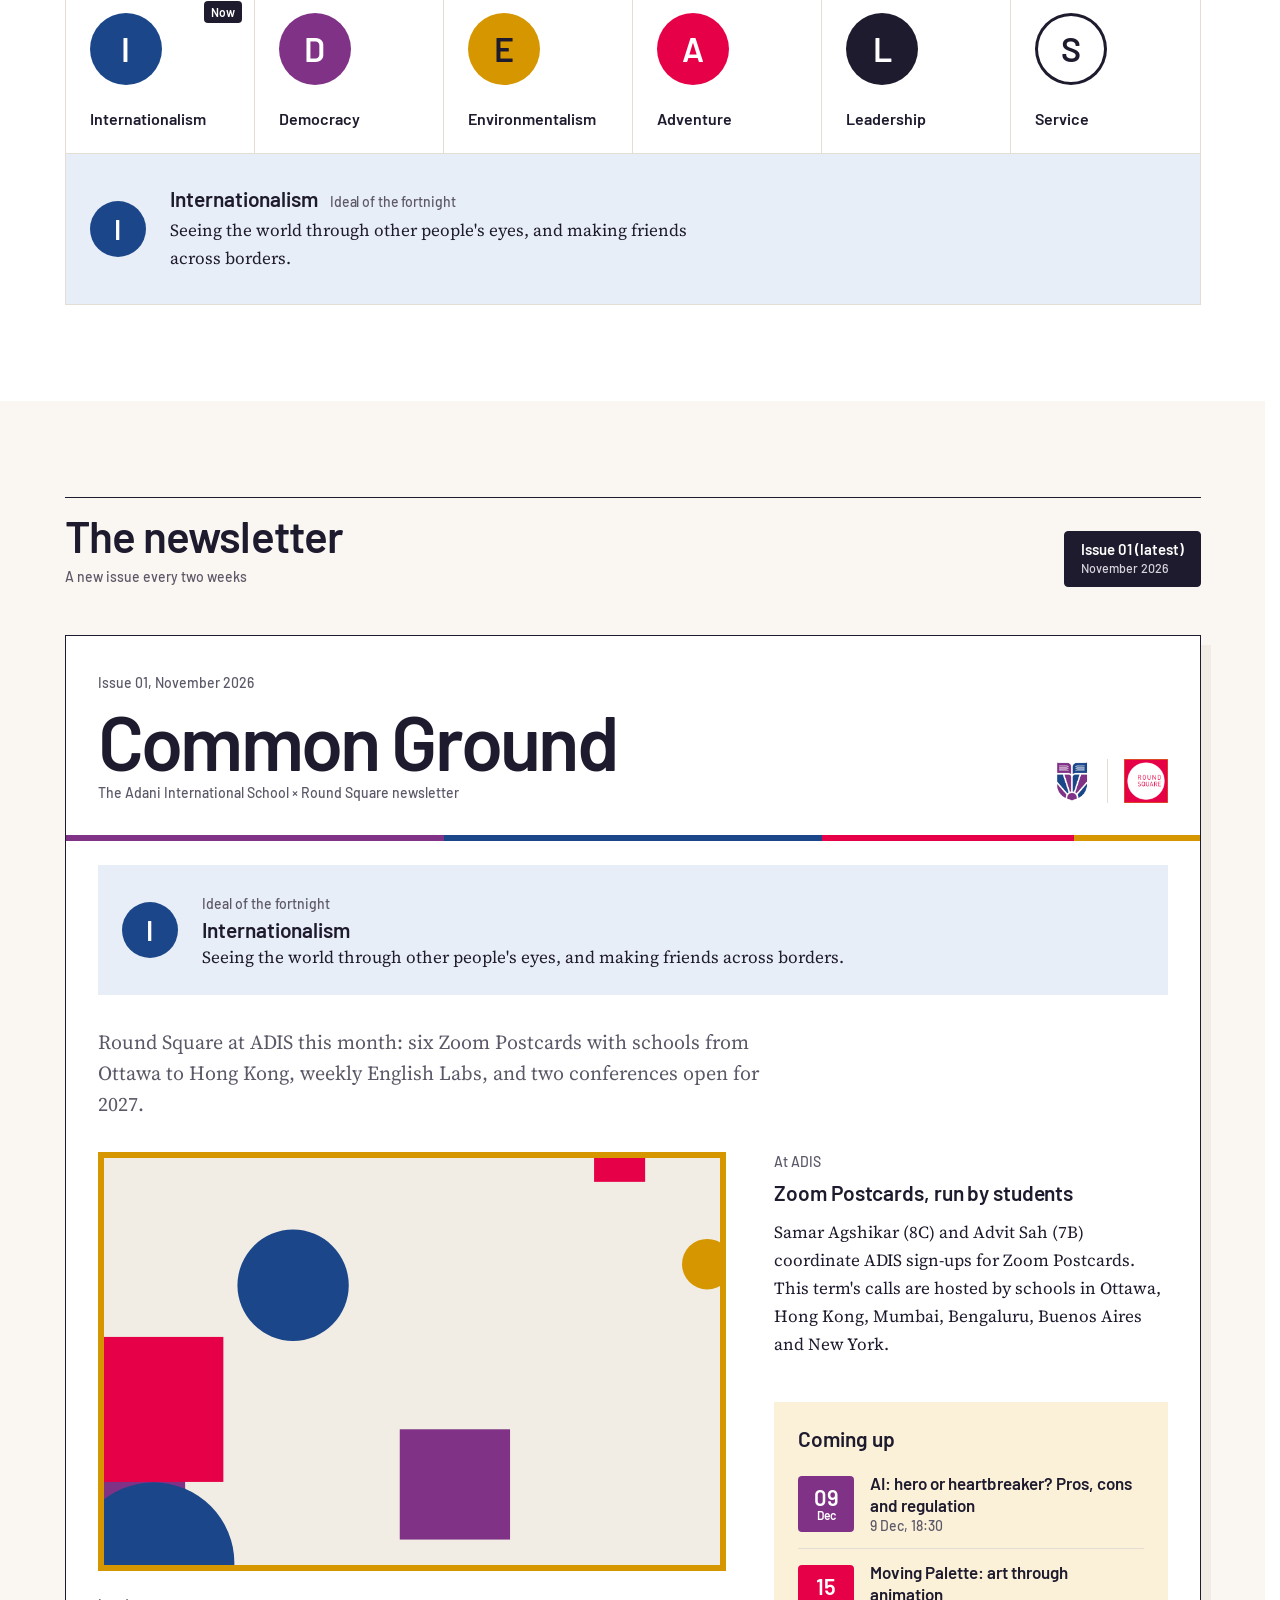
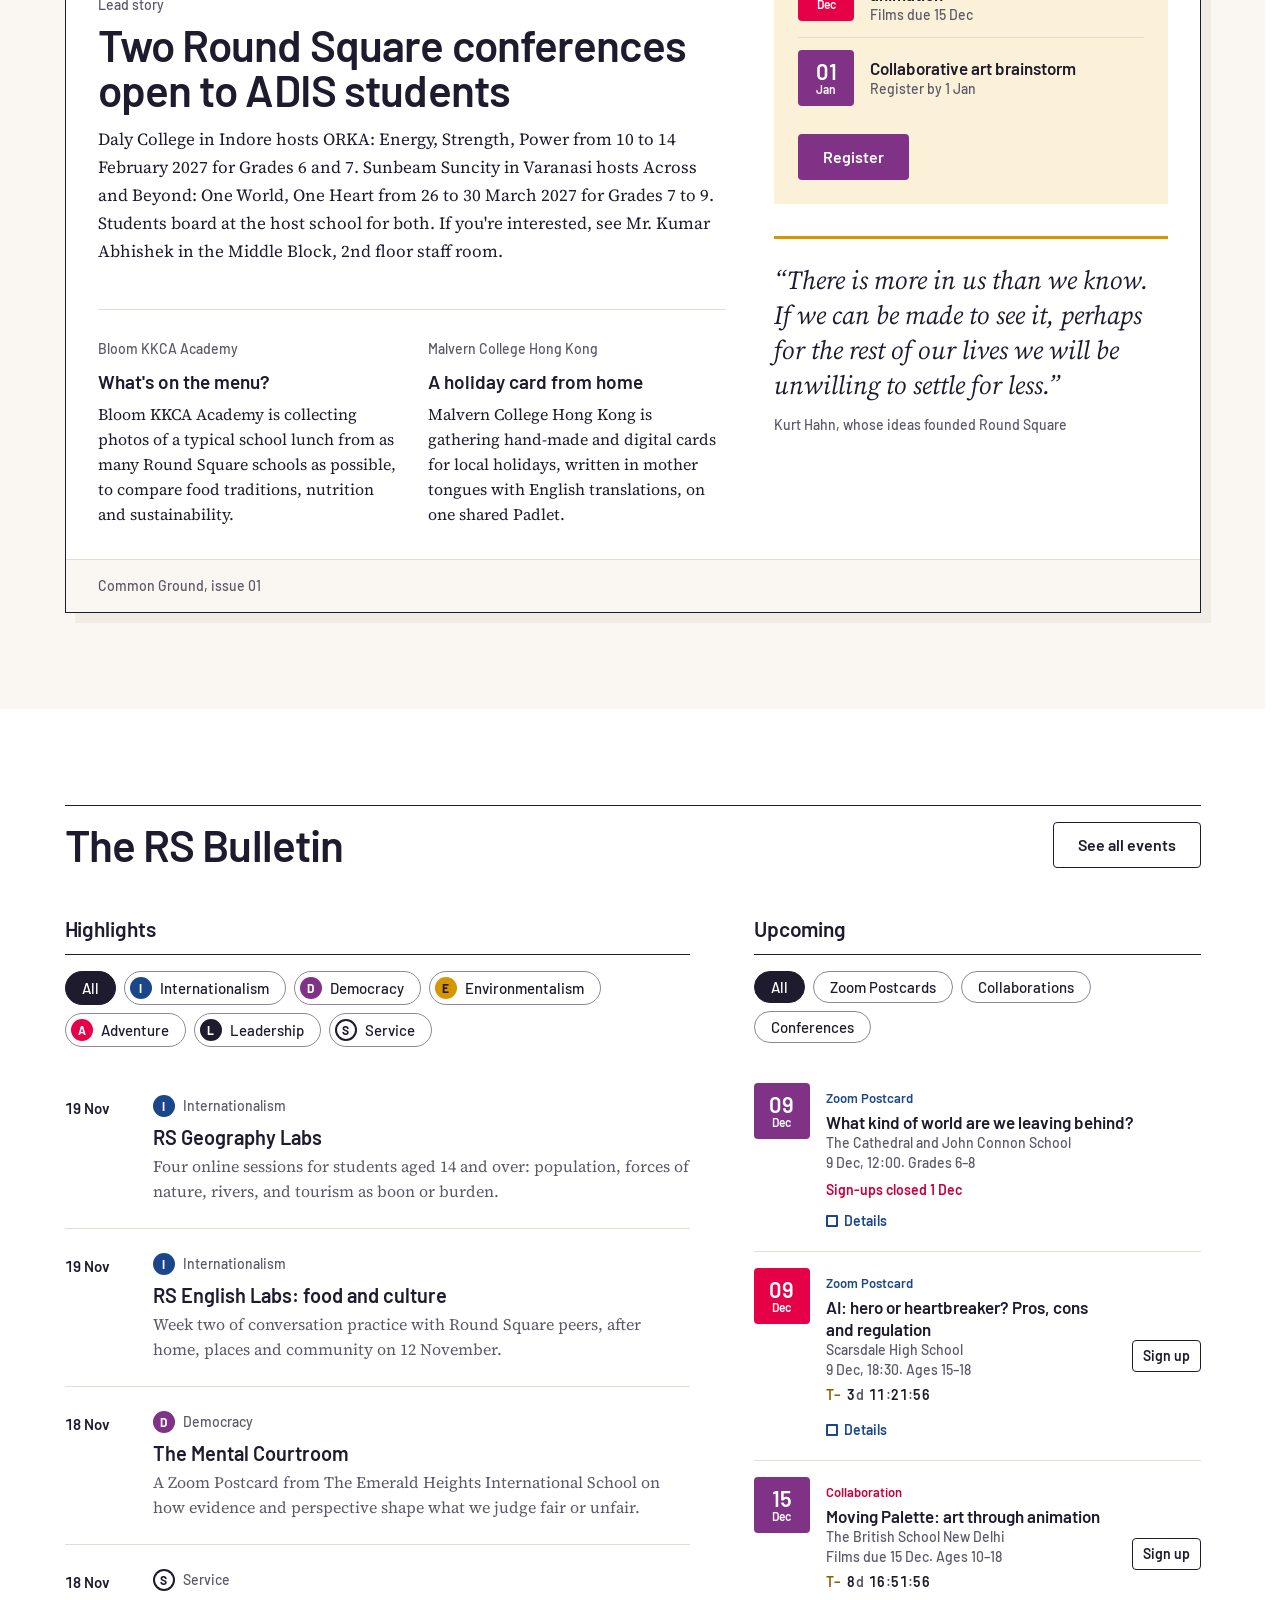
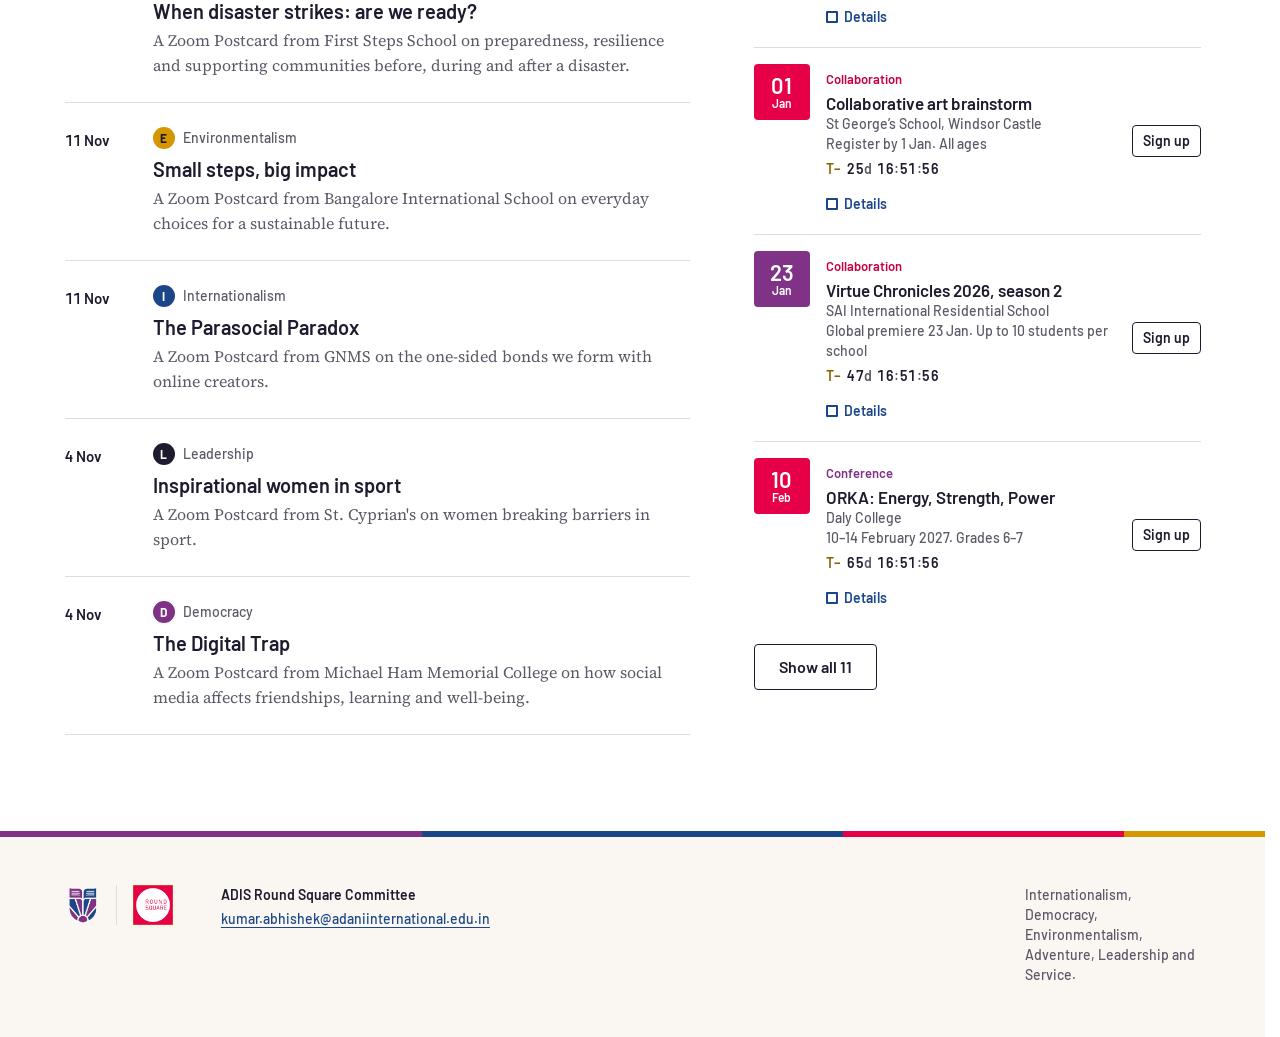
==== commit 3f5ab65e: "Route sign-ups to the committee Google Sheet via an Apps Script web app Co-Authored-By: Claude Opus " ====
--- a/index.html
+++ b/index.html
@@ -149,7 +149,7 @@
 
   <footer id="site-footer"></footer>
 
-  <script src="js/data.js?v=12"></script>
+  <script src="js/data.js?v=13"></script>
   <script src="js/main.js?v=12"></script>
   <script src="js/ascii.js?v=12"></script>
   <script src="js/home.js?v=12"></script>
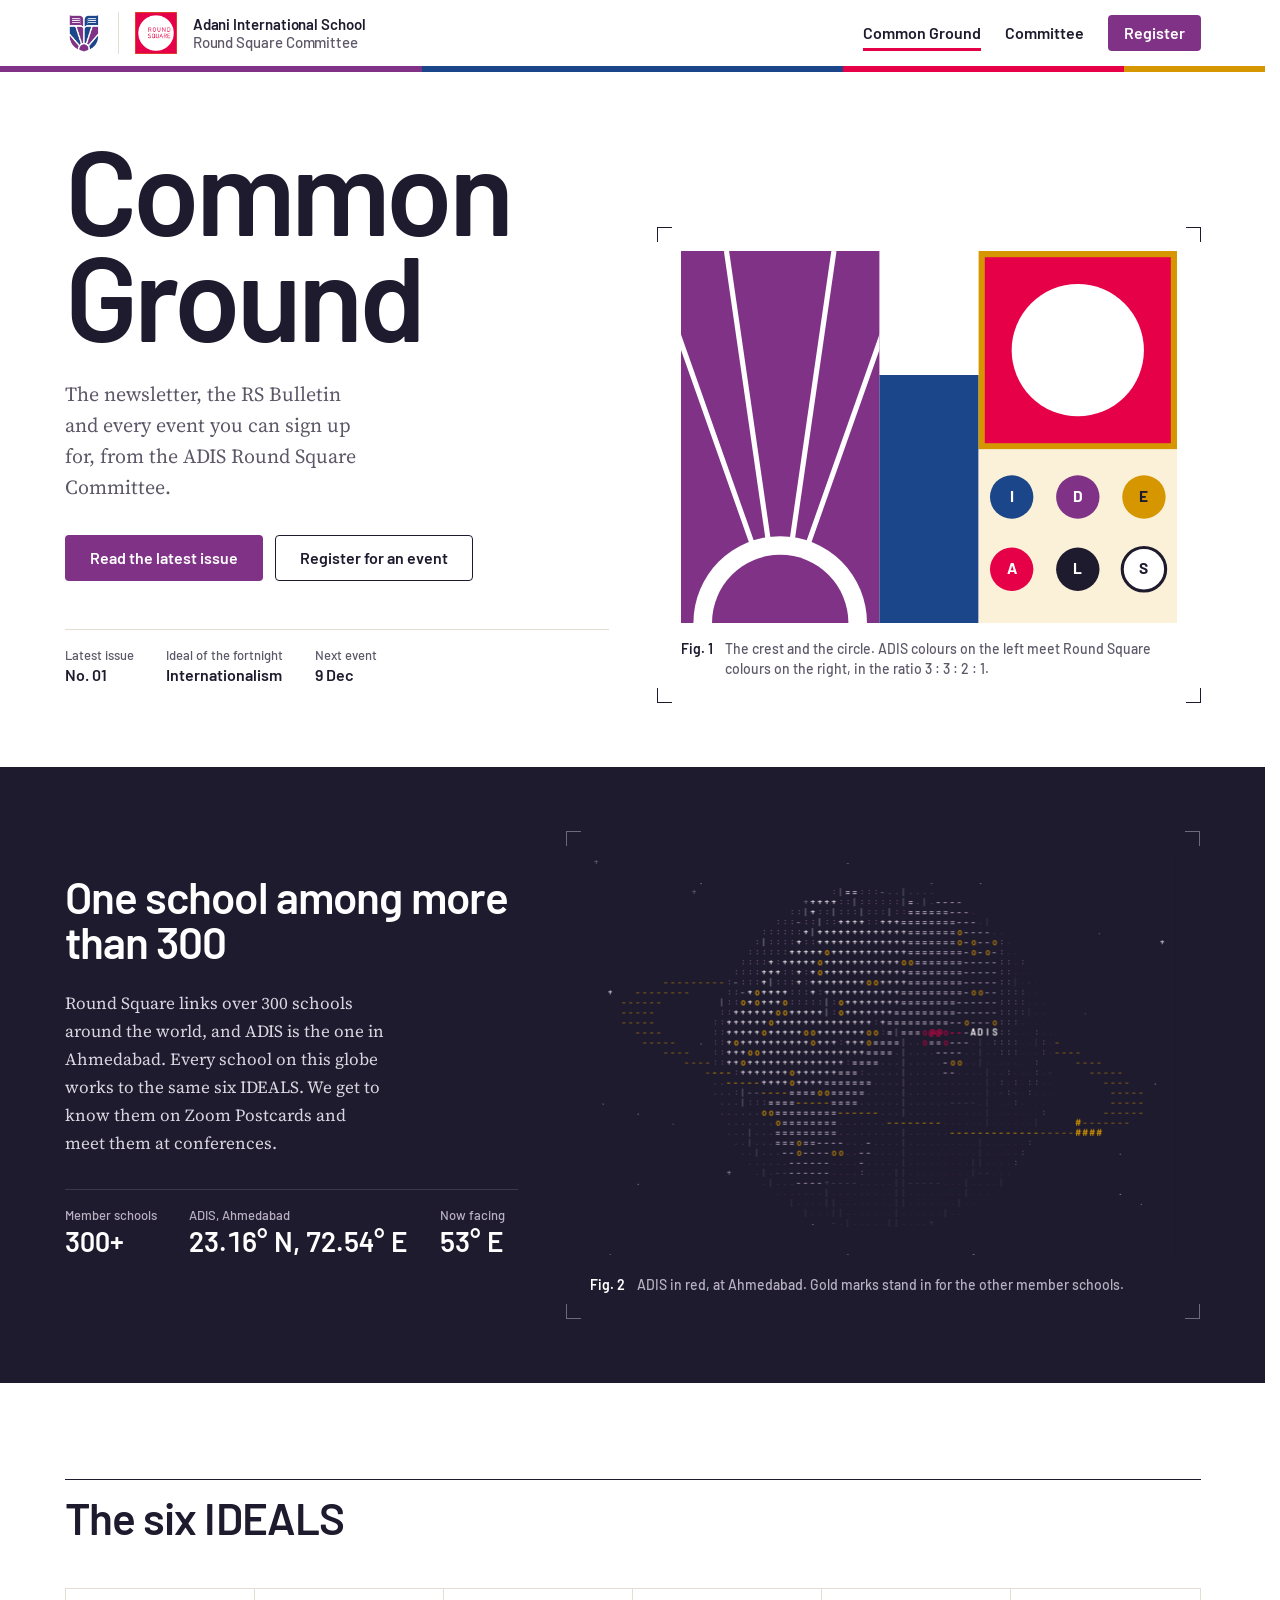
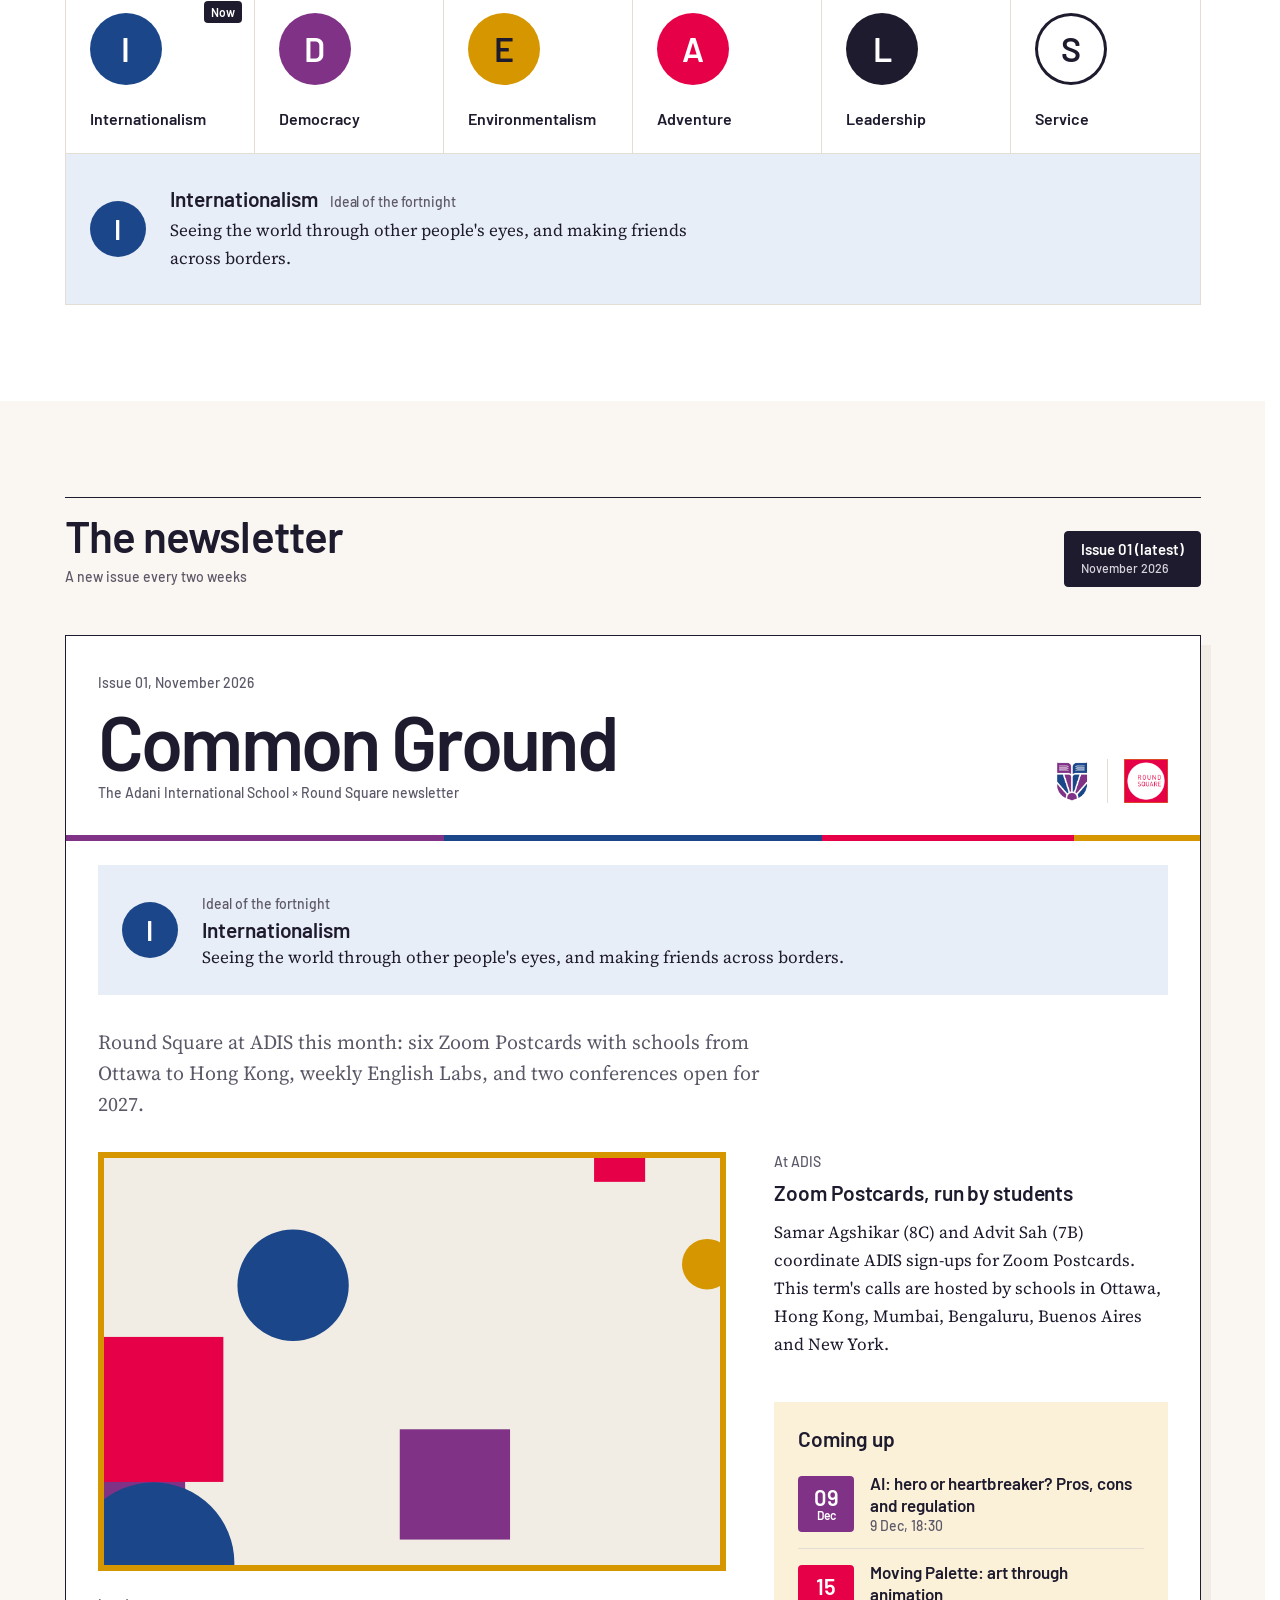
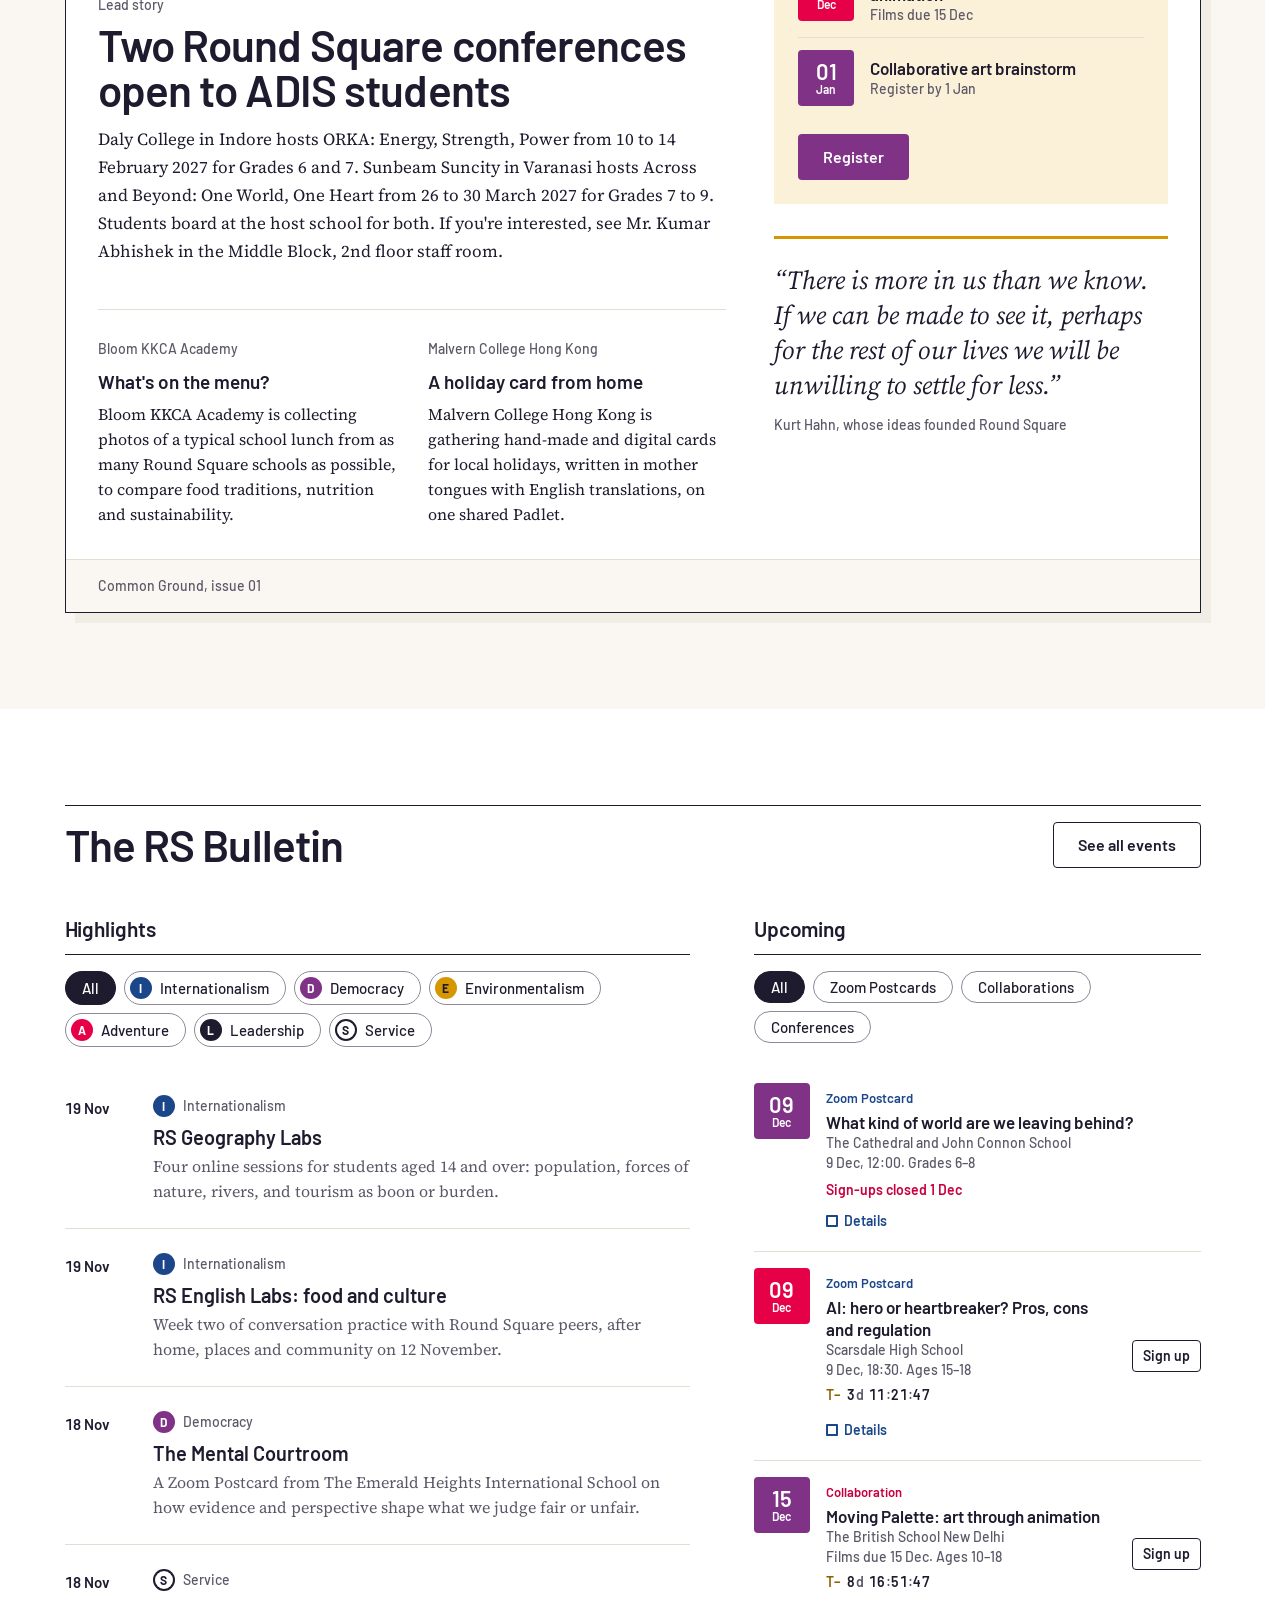
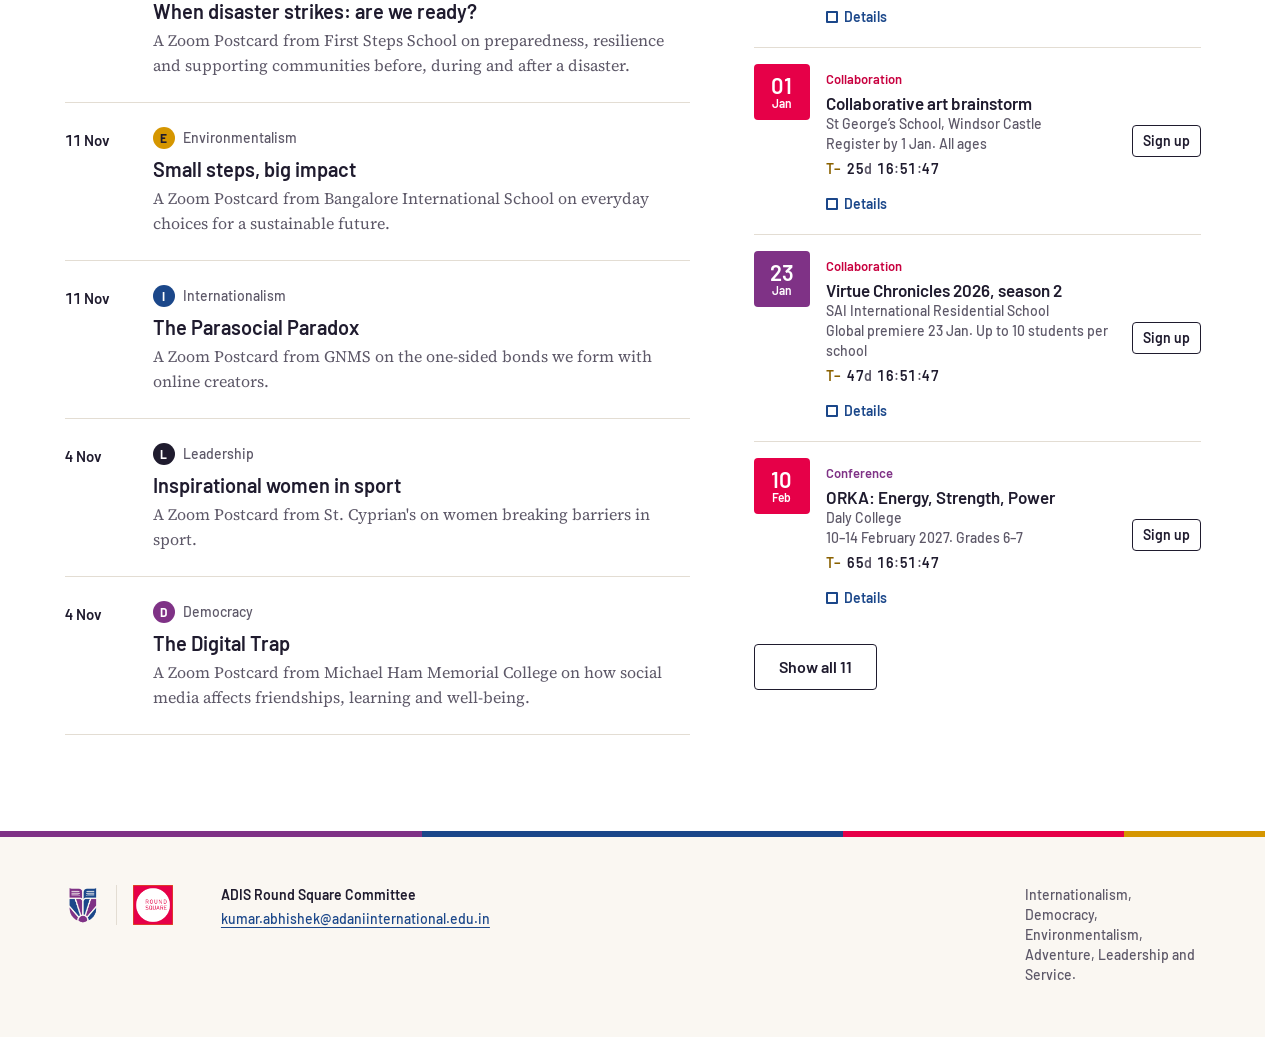
==== commit f36570a9: "Send registrations to the committee's Google Sheet via an Apps Script web app that fills columns by " ====
--- a/index.html
+++ b/index.html
@@ -9,7 +9,7 @@
   <link rel="preconnect" href="https://fonts.googleapis.com">
   <link rel="preconnect" href="https://fonts.gstatic.com" crossorigin>
   <link href="https://fonts.googleapis.com/css2?family=Barlow:wght@400;500;600;700&family=Source+Serif+4:ital,opsz,wght@0,8..60,400;0,8..60,600;1,8..60,400&display=swap" rel="stylesheet">
-  <link rel="stylesheet" href="css/styles.css?v=12">
+  <link rel="stylesheet" href="css/styles.css?v=13">
   <script>
     // Opening animation: once per visit, never for people who prefer reduced motion.
     try {
@@ -150,8 +150,8 @@
   <footer id="site-footer"></footer>
 
   <script src="js/data.js?v=13"></script>
-  <script src="js/main.js?v=12"></script>
-  <script src="js/ascii.js?v=12"></script>
-  <script src="js/home.js?v=12"></script>
+  <script src="js/main.js?v=13"></script>
+  <script src="js/ascii.js?v=13"></script>
+  <script src="js/home.js?v=13"></script>
 </body>
 </html>
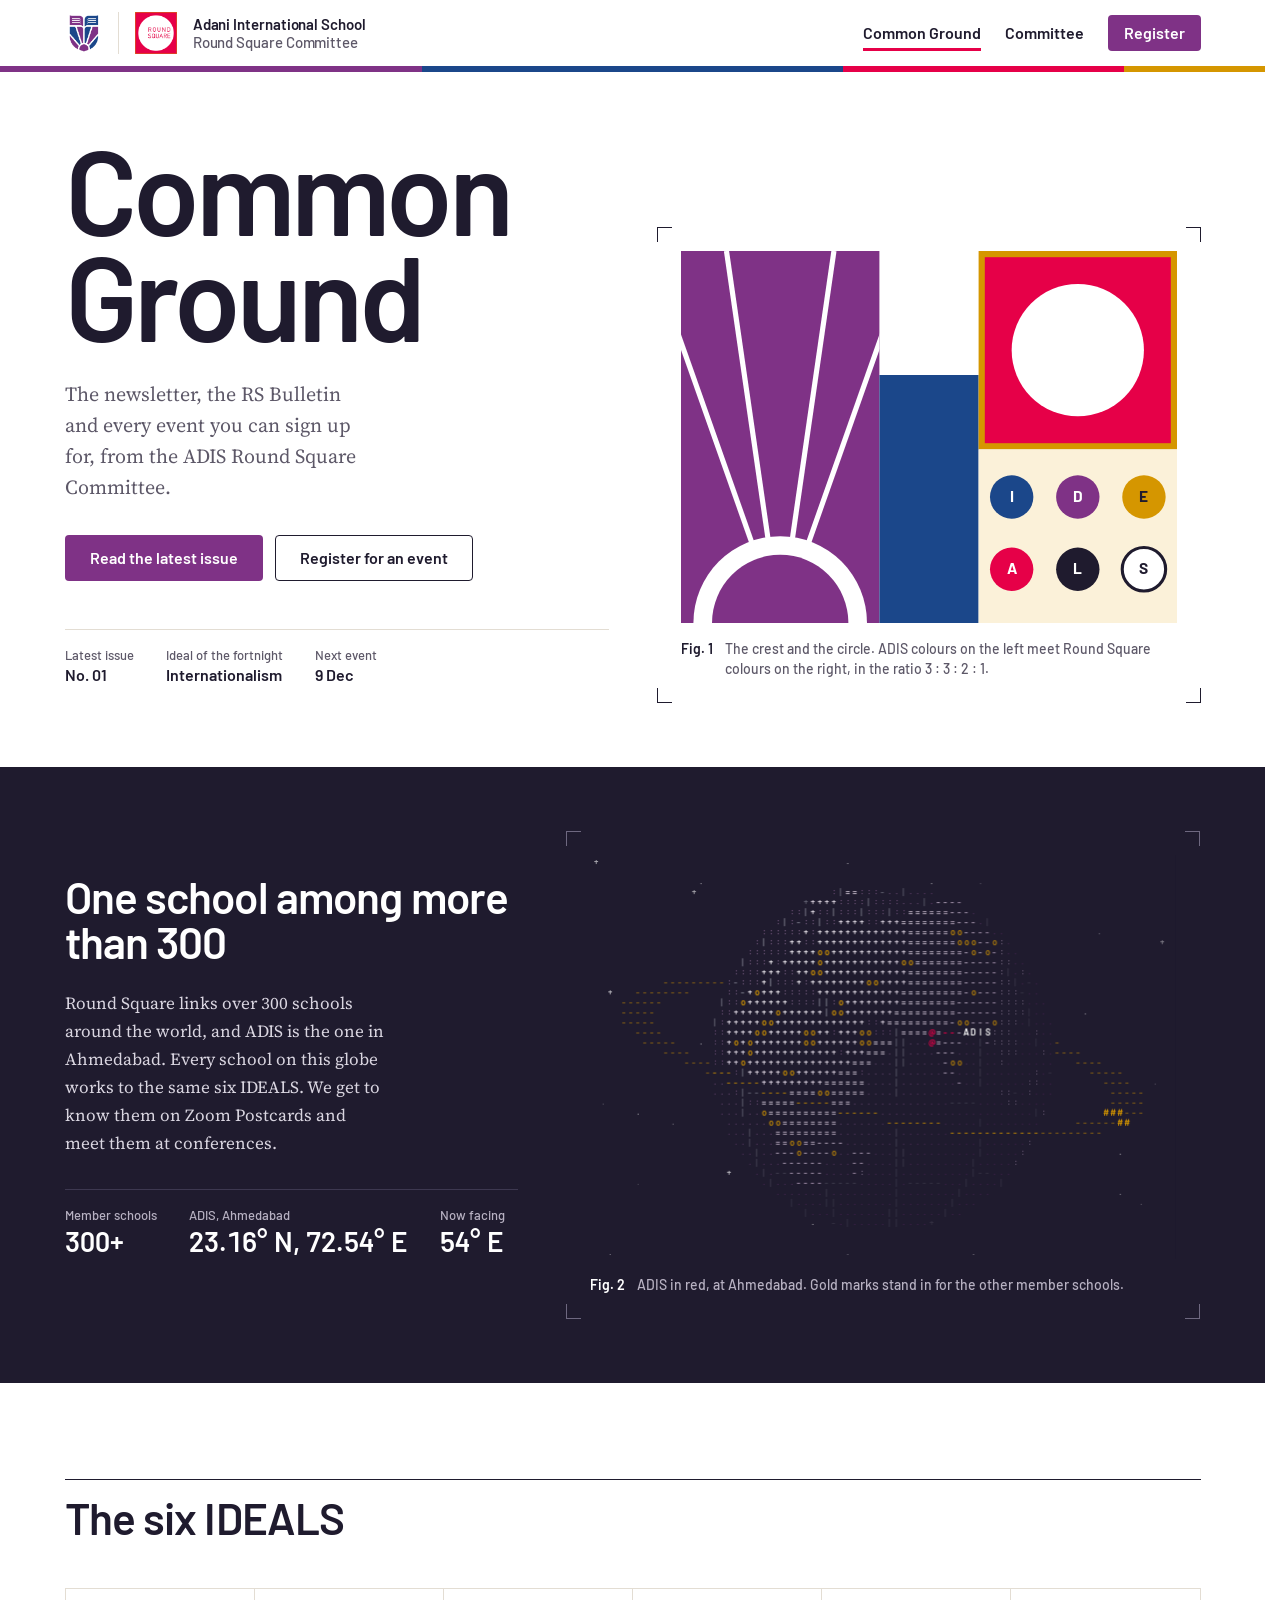
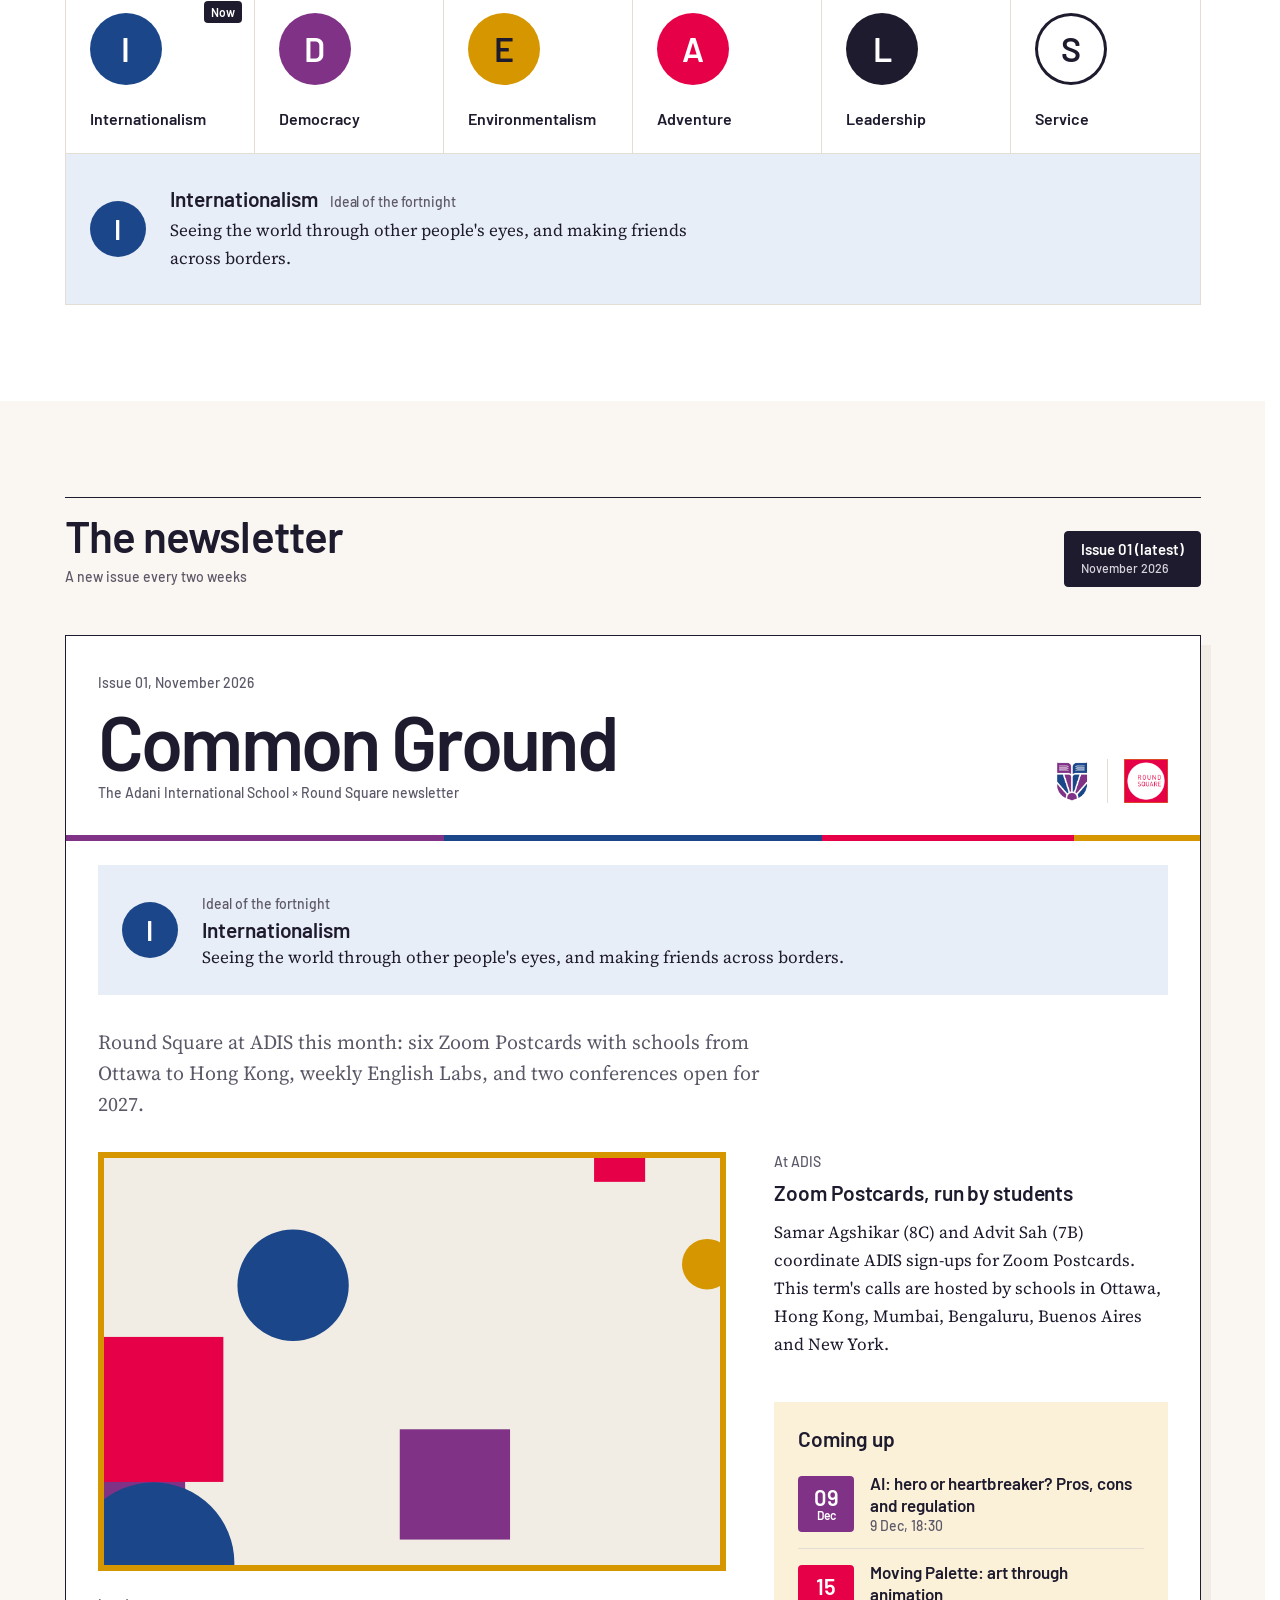
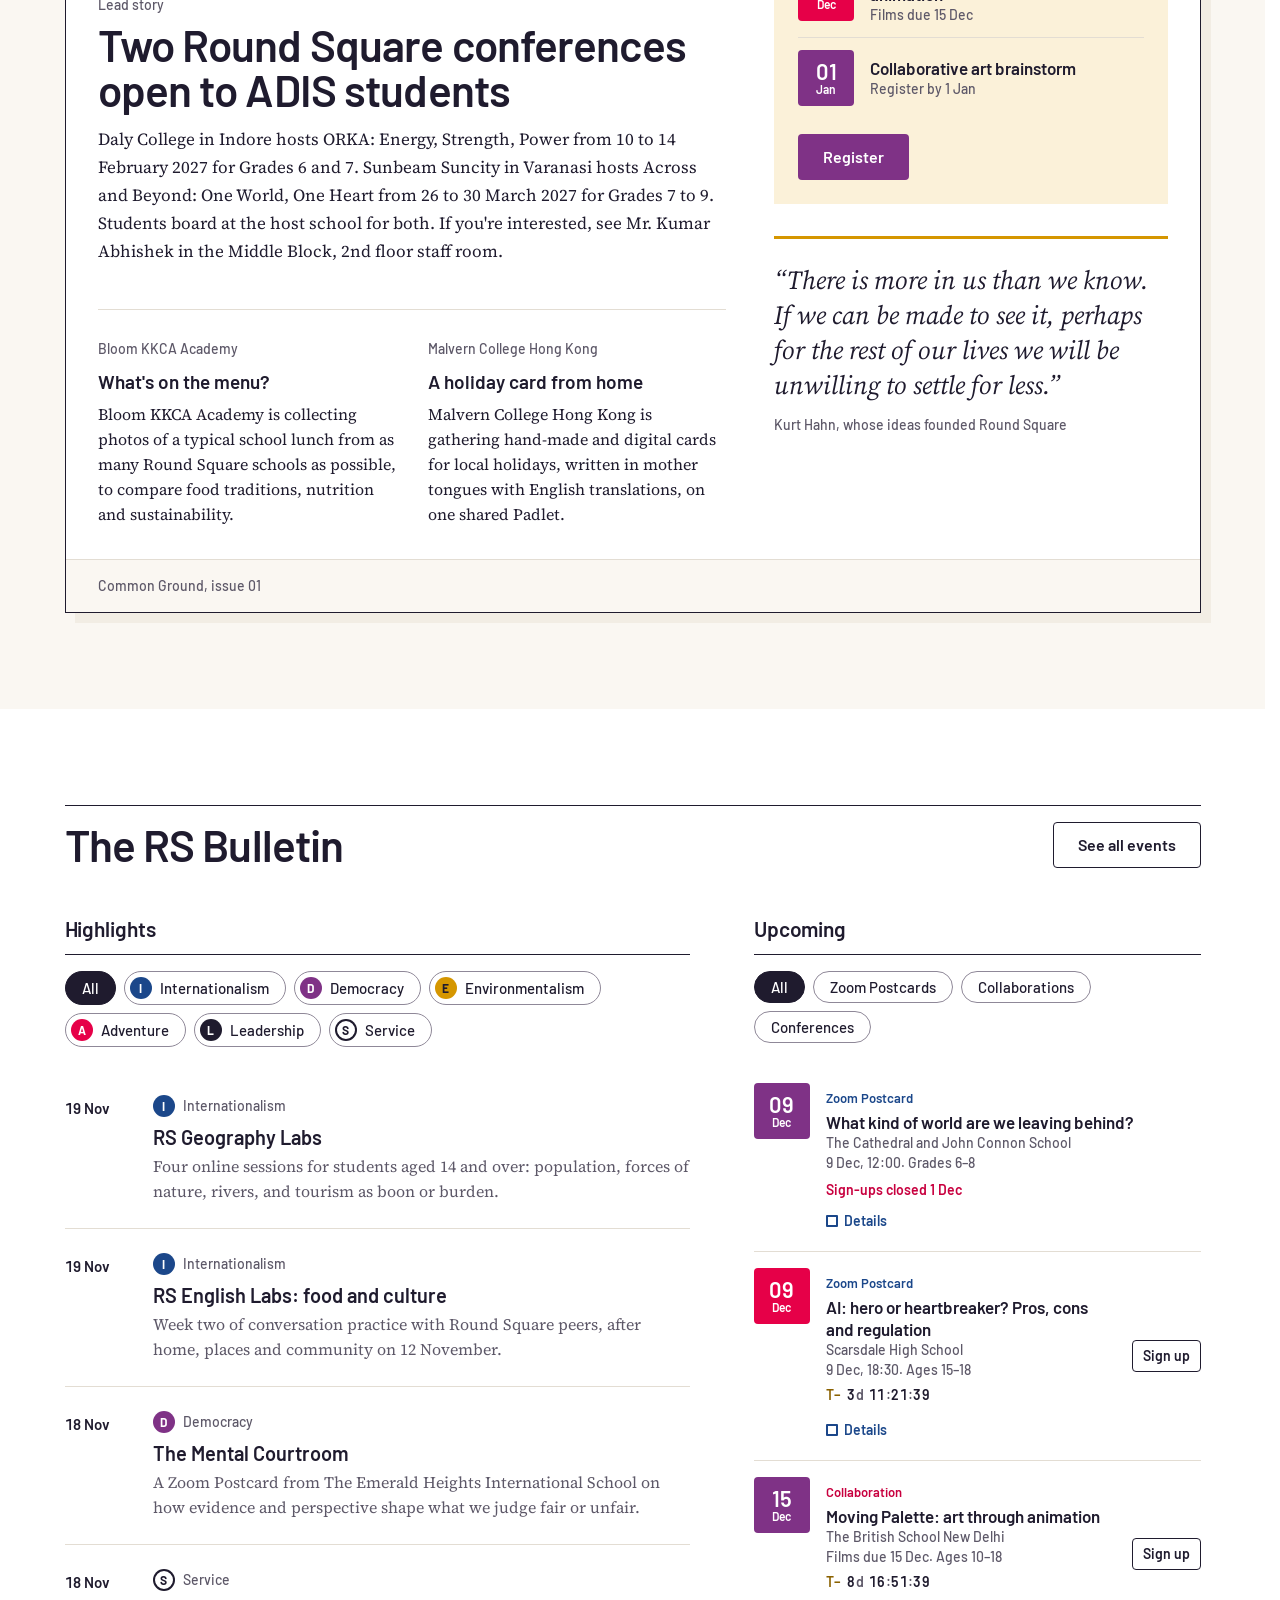
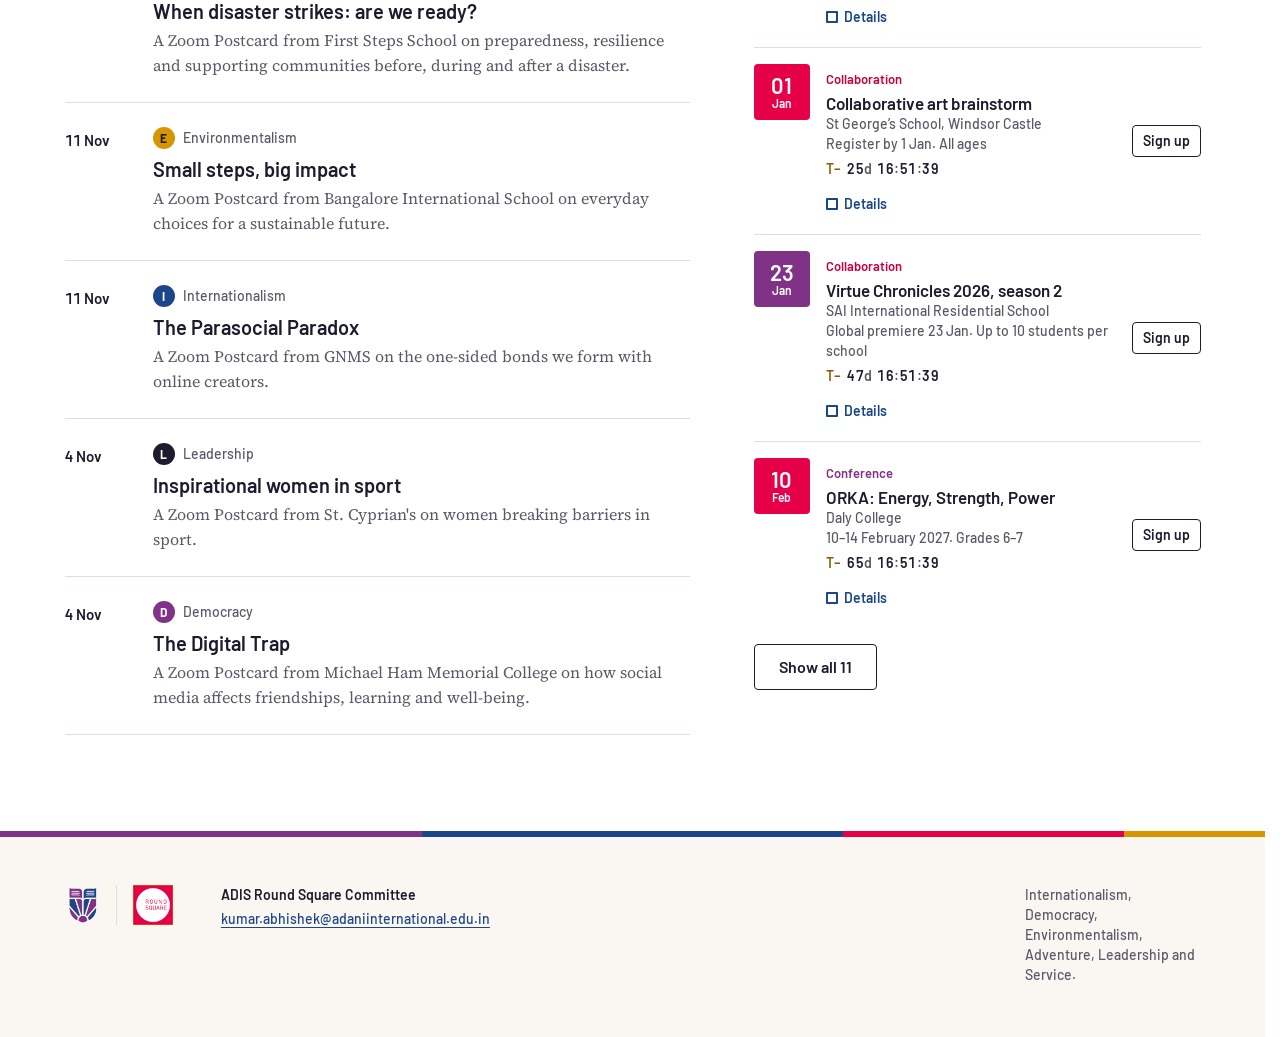
==== commit 786c94c6: "Point registrations at the committee's Apps Script web app" ====
--- a/index.html
+++ b/index.html
@@ -9,7 +9,7 @@
   <link rel="preconnect" href="https://fonts.googleapis.com">
   <link rel="preconnect" href="https://fonts.gstatic.com" crossorigin>
   <link href="https://fonts.googleapis.com/css2?family=Barlow:wght@400;500;600;700&family=Source+Serif+4:ital,opsz,wght@0,8..60,400;0,8..60,600;1,8..60,400&display=swap" rel="stylesheet">
-  <link rel="stylesheet" href="css/styles.css?v=13">
+  <link rel="stylesheet" href="css/styles.css?v=14">
   <script>
     // Opening animation: once per visit, never for people who prefer reduced motion.
     try {
@@ -149,9 +149,9 @@
 
   <footer id="site-footer"></footer>
 
-  <script src="js/data.js?v=13"></script>
-  <script src="js/main.js?v=13"></script>
-  <script src="js/ascii.js?v=13"></script>
-  <script src="js/home.js?v=13"></script>
+  <script src="js/data.js?v=14"></script>
+  <script src="js/main.js?v=14"></script>
+  <script src="js/ascii.js?v=14"></script>
+  <script src="js/home.js?v=14"></script>
 </body>
 </html>
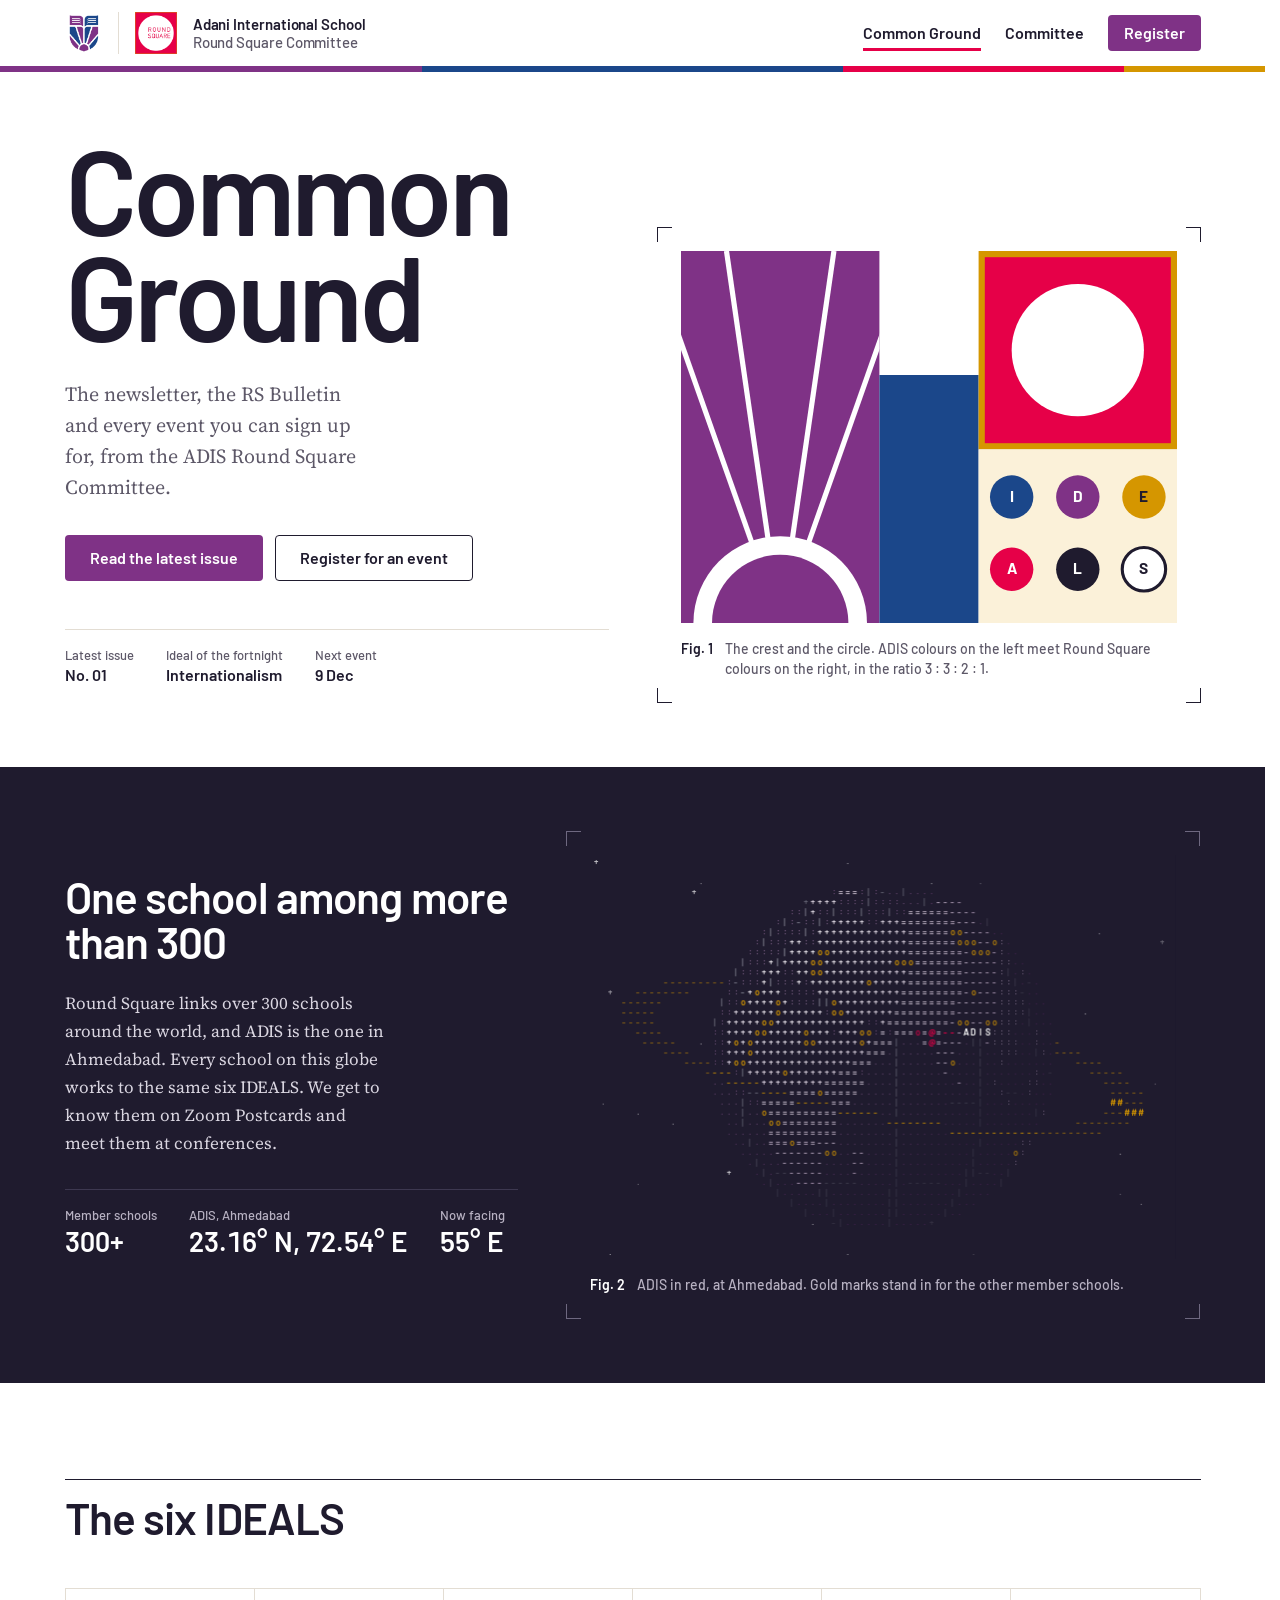
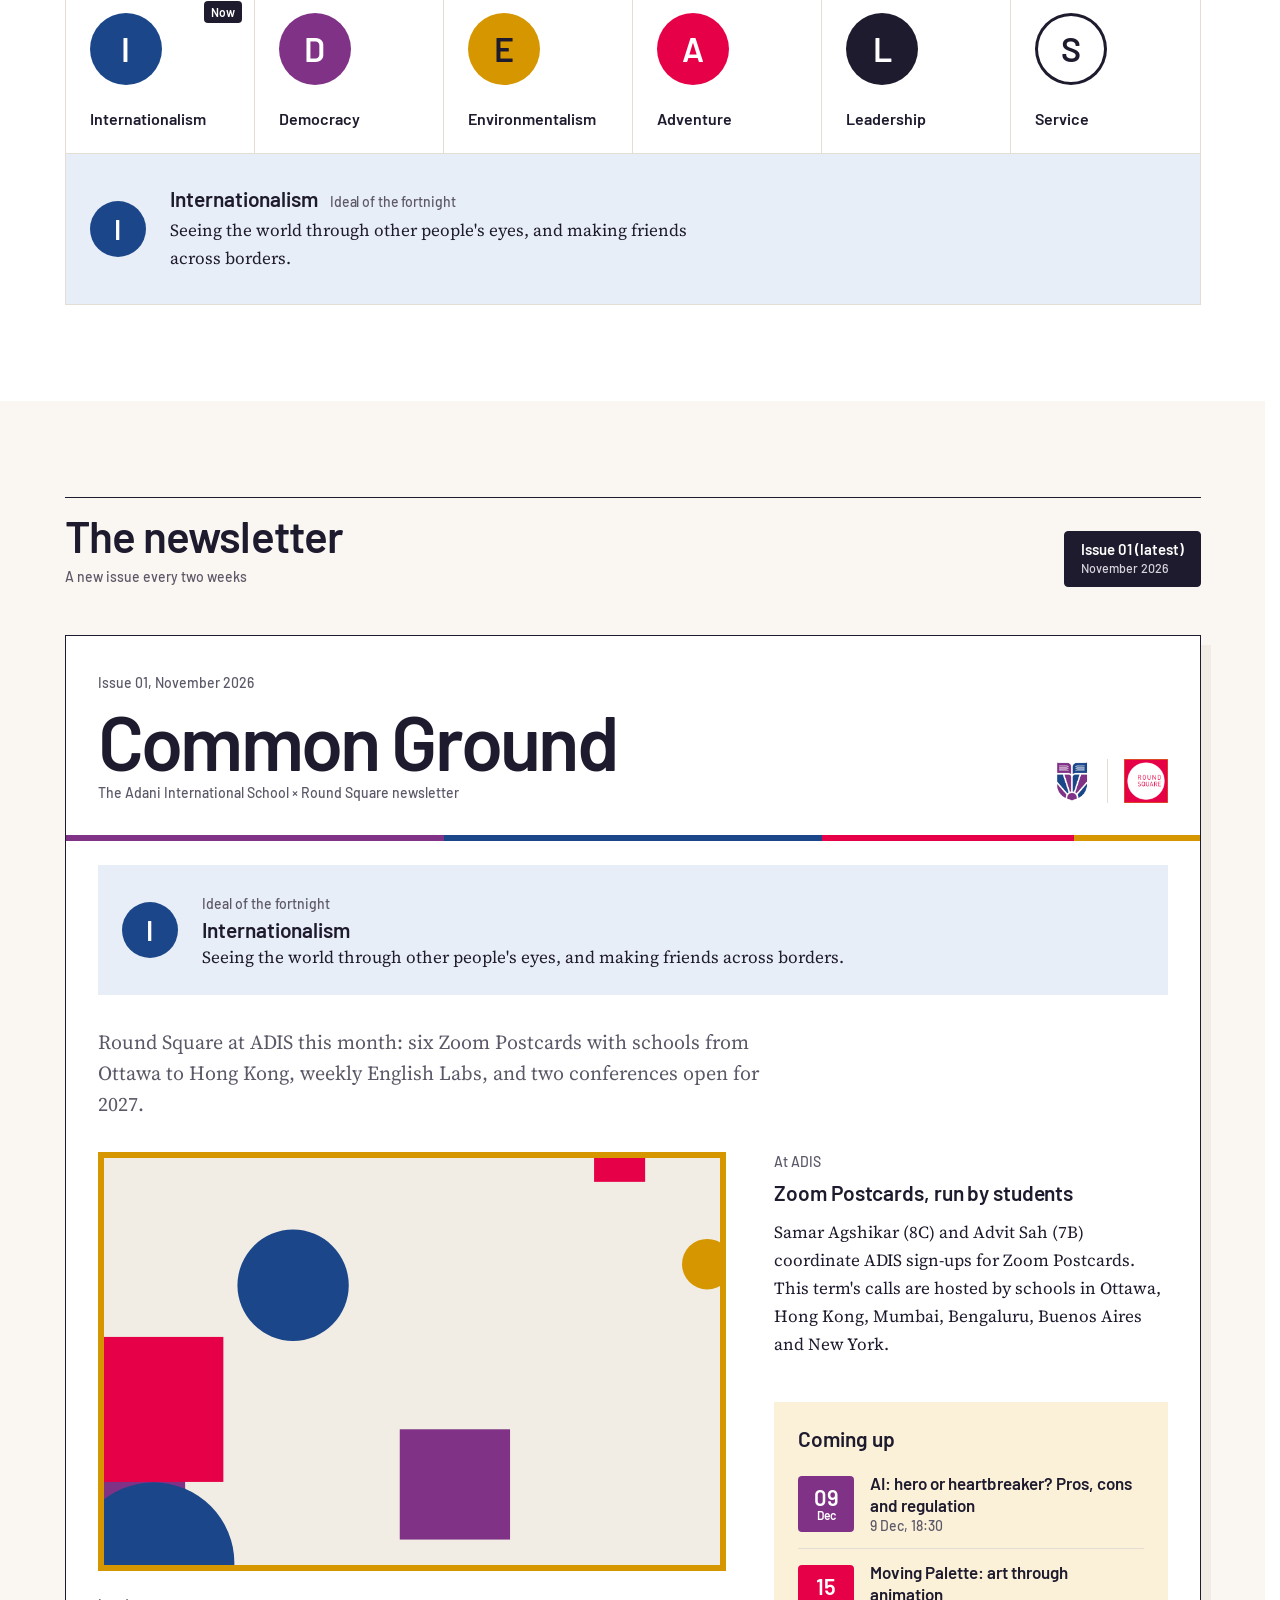
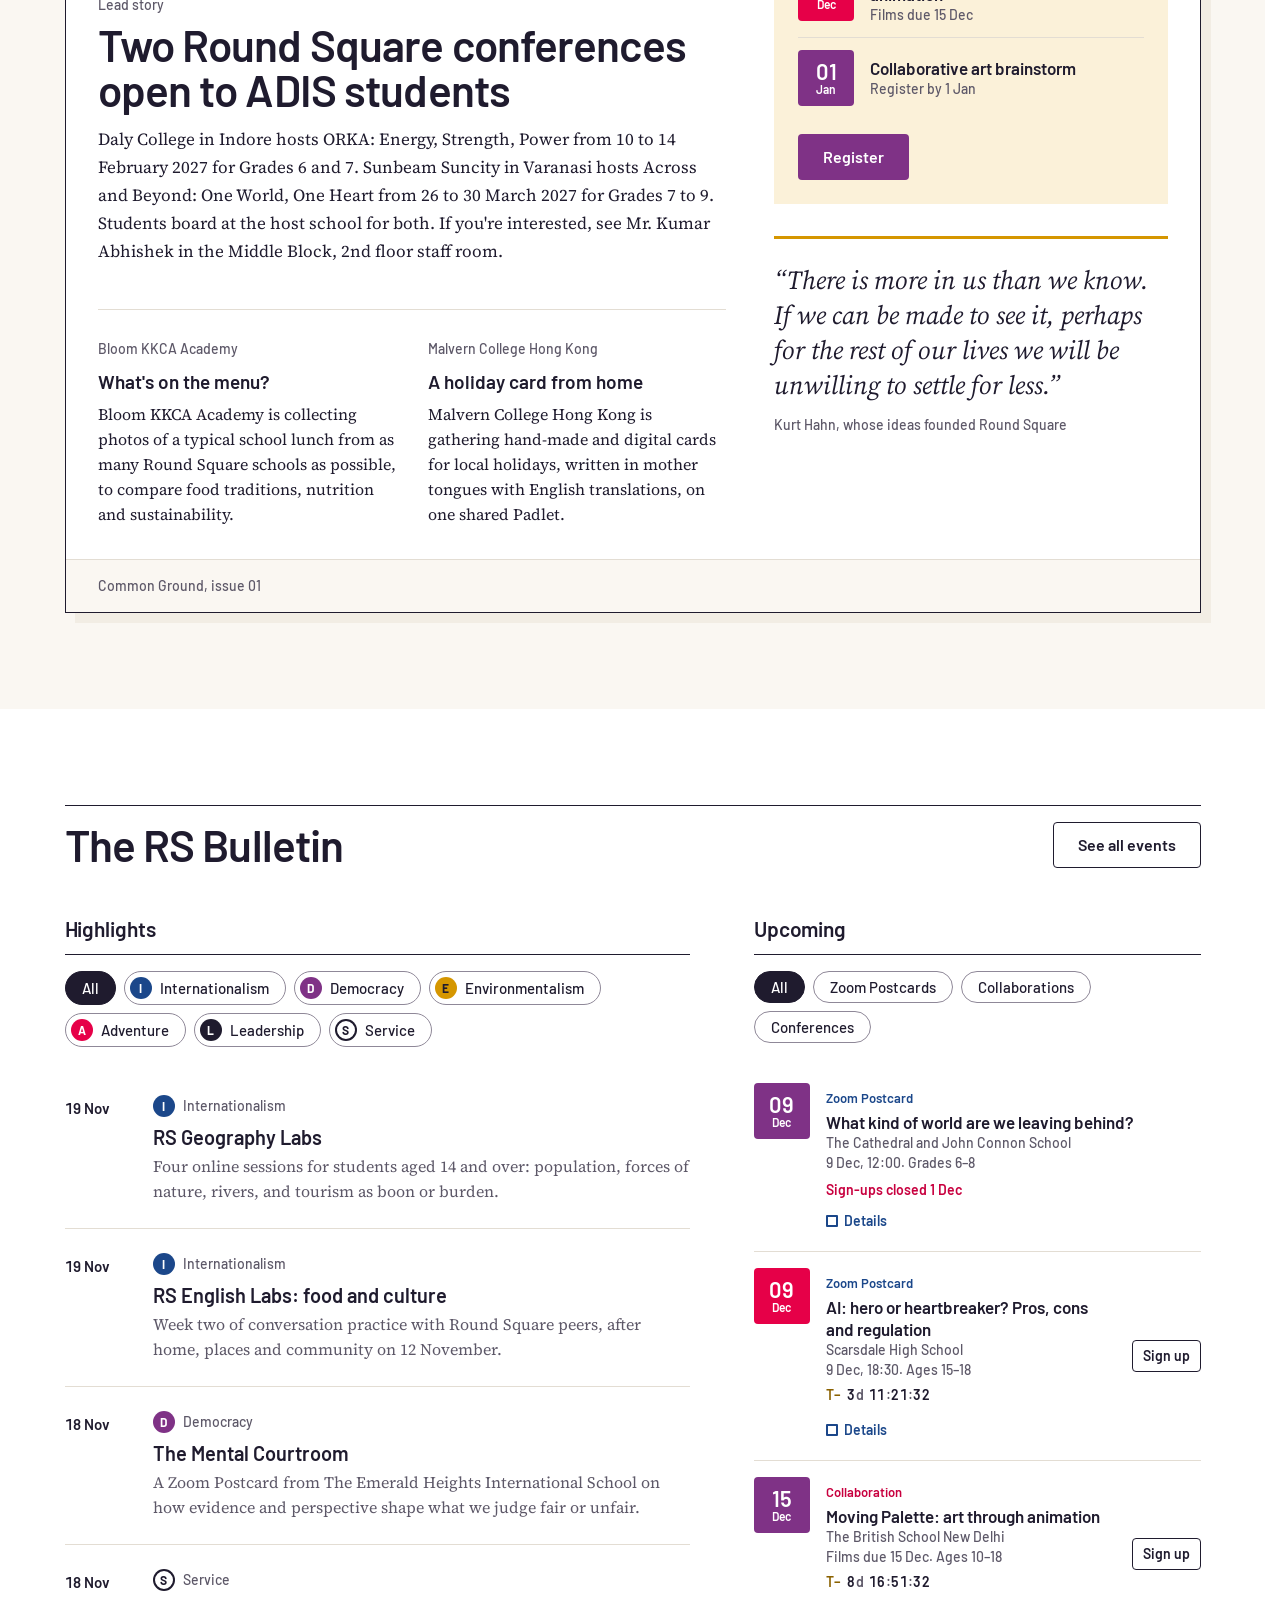
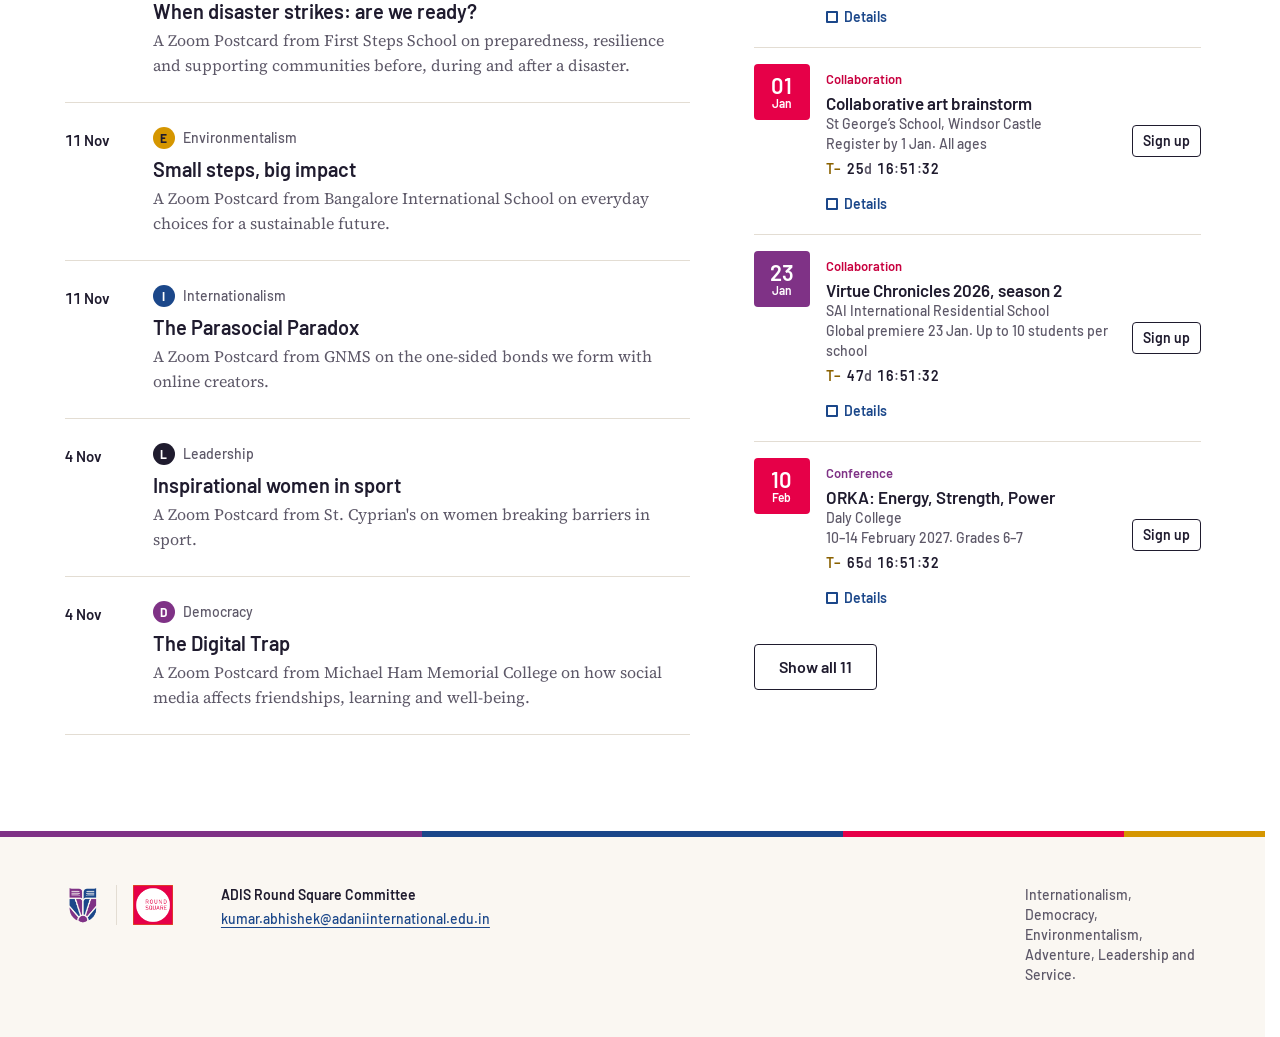
==== commit 6545c13d: "Registrations open the school-only Apps Script in a signed-in tab; confirmation page, refresh-safe, " ====
--- a/index.html
+++ b/index.html
@@ -9,7 +9,7 @@
   <link rel="preconnect" href="https://fonts.googleapis.com">
   <link rel="preconnect" href="https://fonts.gstatic.com" crossorigin>
   <link href="https://fonts.googleapis.com/css2?family=Barlow:wght@400;500;600;700&family=Source+Serif+4:ital,opsz,wght@0,8..60,400;0,8..60,600;1,8..60,400&display=swap" rel="stylesheet">
-  <link rel="stylesheet" href="css/styles.css?v=14">
+  <link rel="stylesheet" href="css/styles.css?v=15">
   <script>
     // Opening animation: once per visit, never for people who prefer reduced motion.
     try {
@@ -149,9 +149,9 @@
 
   <footer id="site-footer"></footer>
 
-  <script src="js/data.js?v=14"></script>
-  <script src="js/main.js?v=14"></script>
-  <script src="js/ascii.js?v=14"></script>
-  <script src="js/home.js?v=14"></script>
+  <script src="js/data.js?v=15"></script>
+  <script src="js/main.js?v=15"></script>
+  <script src="js/ascii.js?v=15"></script>
+  <script src="js/home.js?v=15"></script>
 </body>
 </html>
